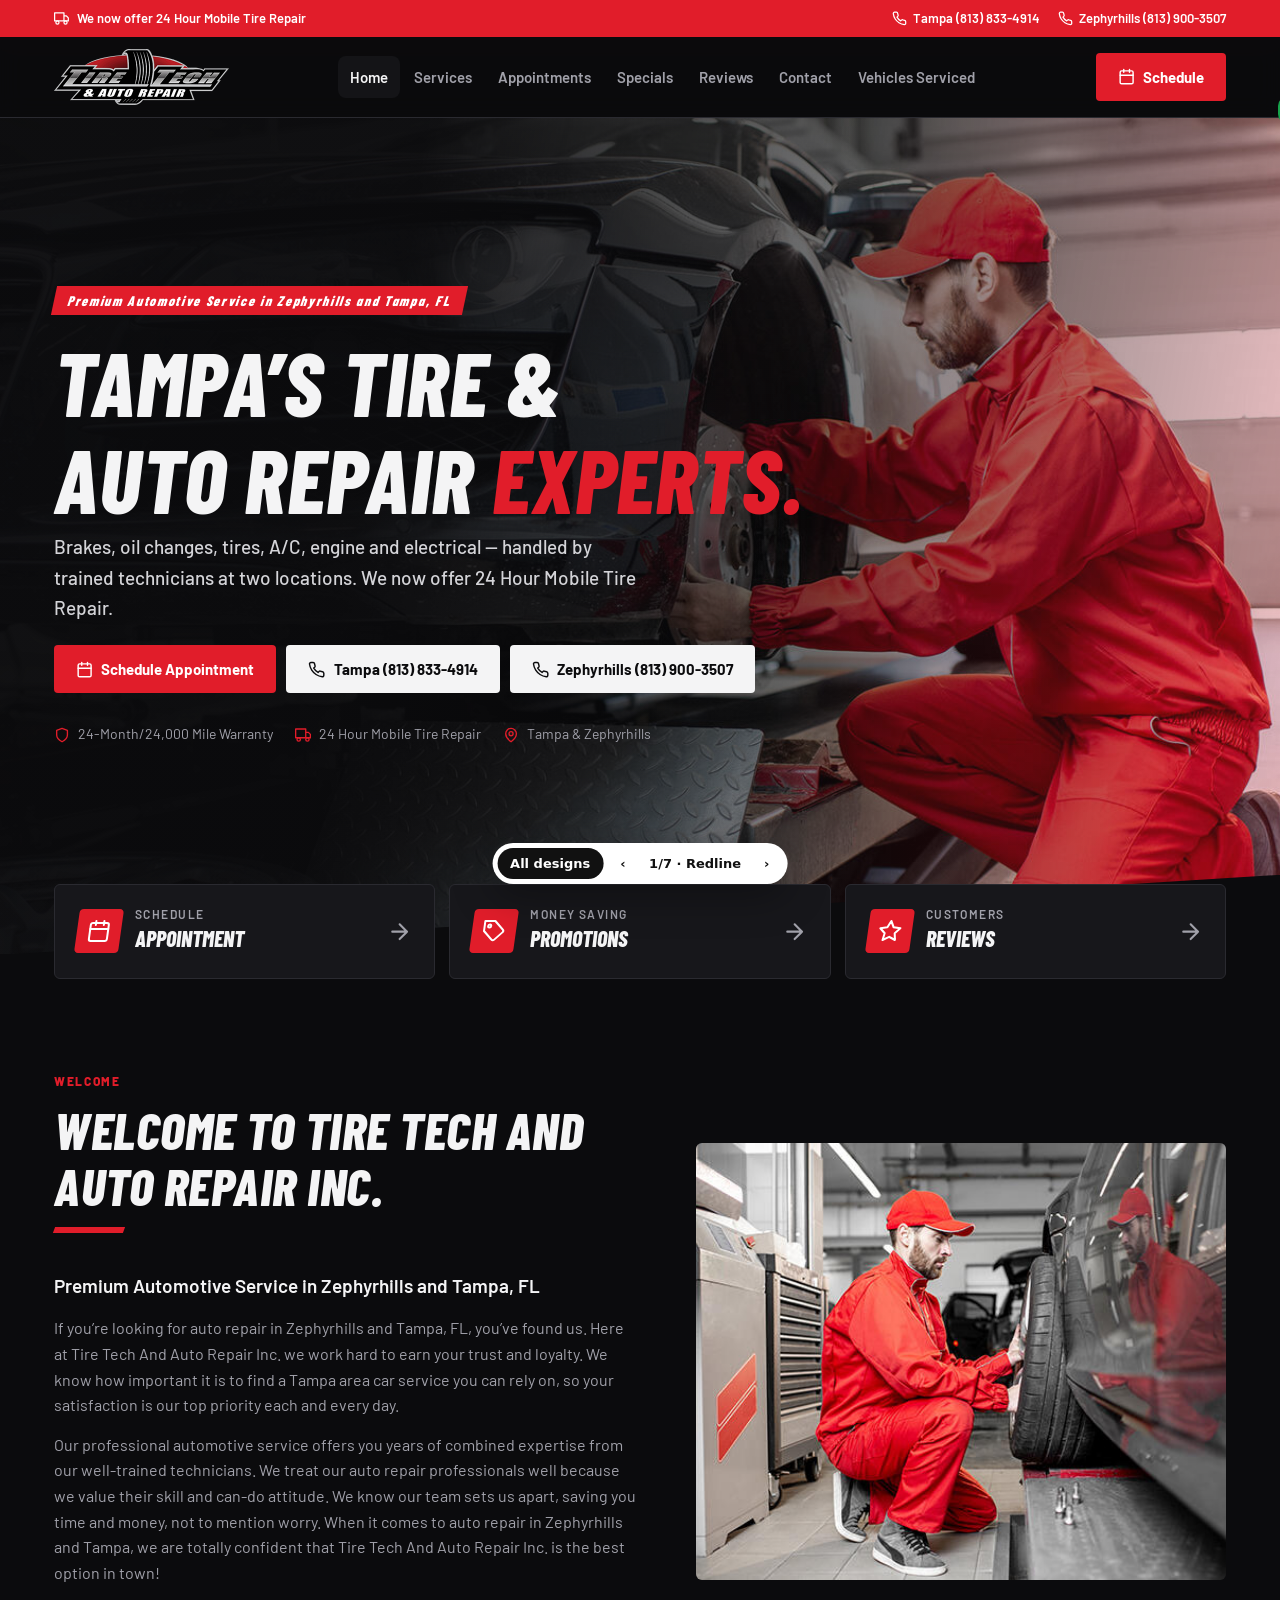
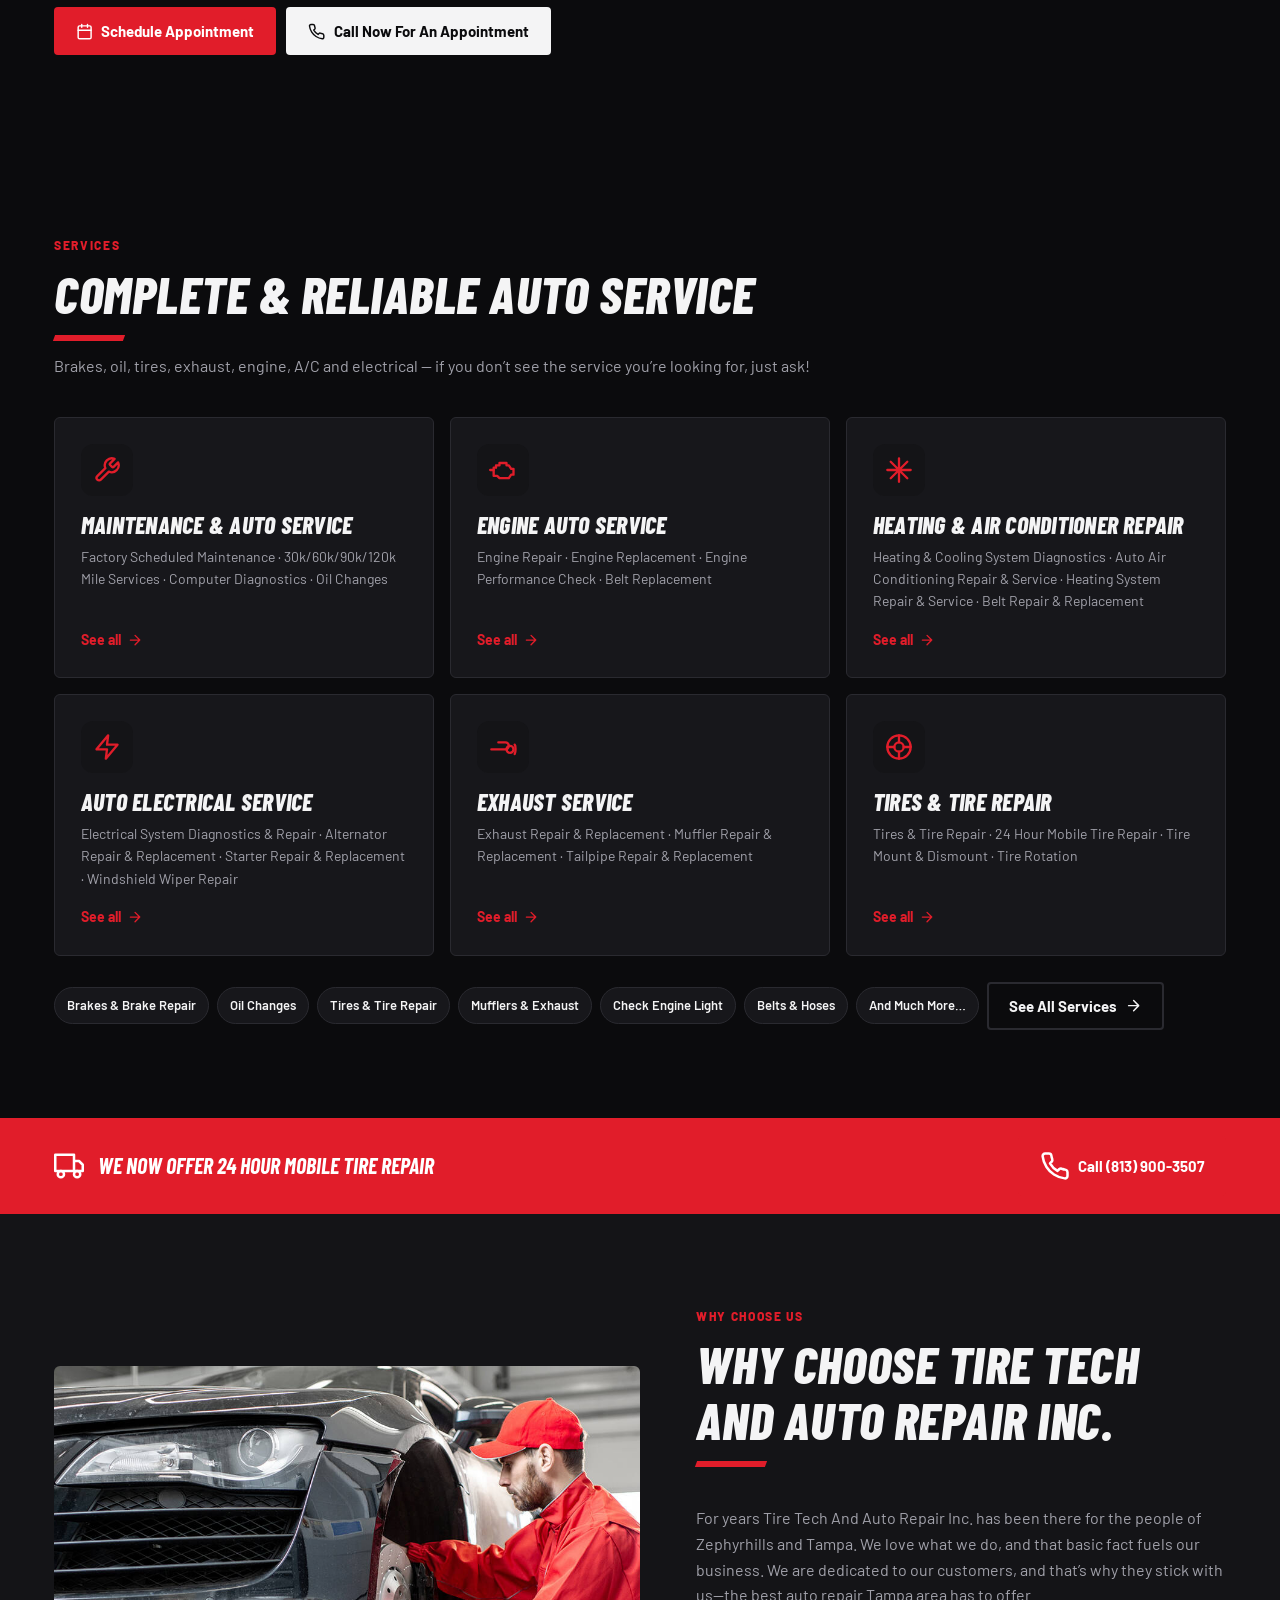
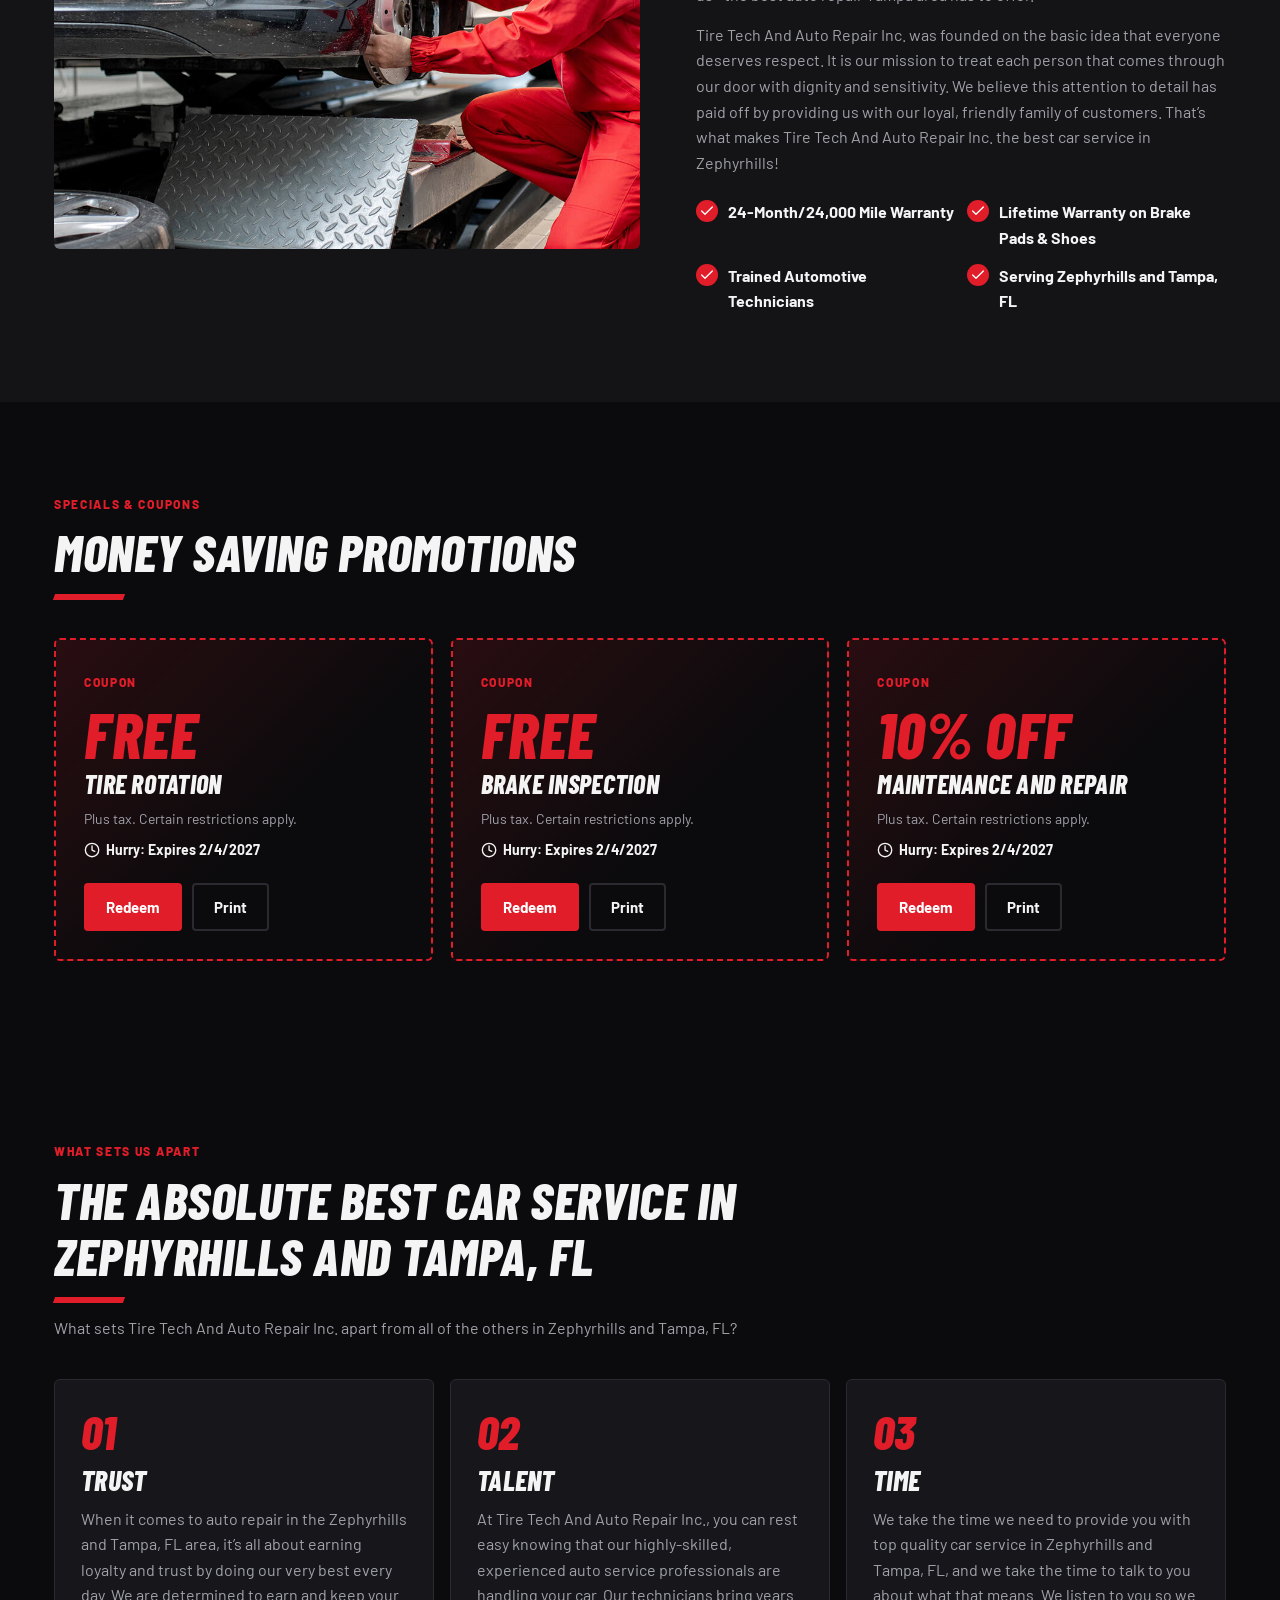
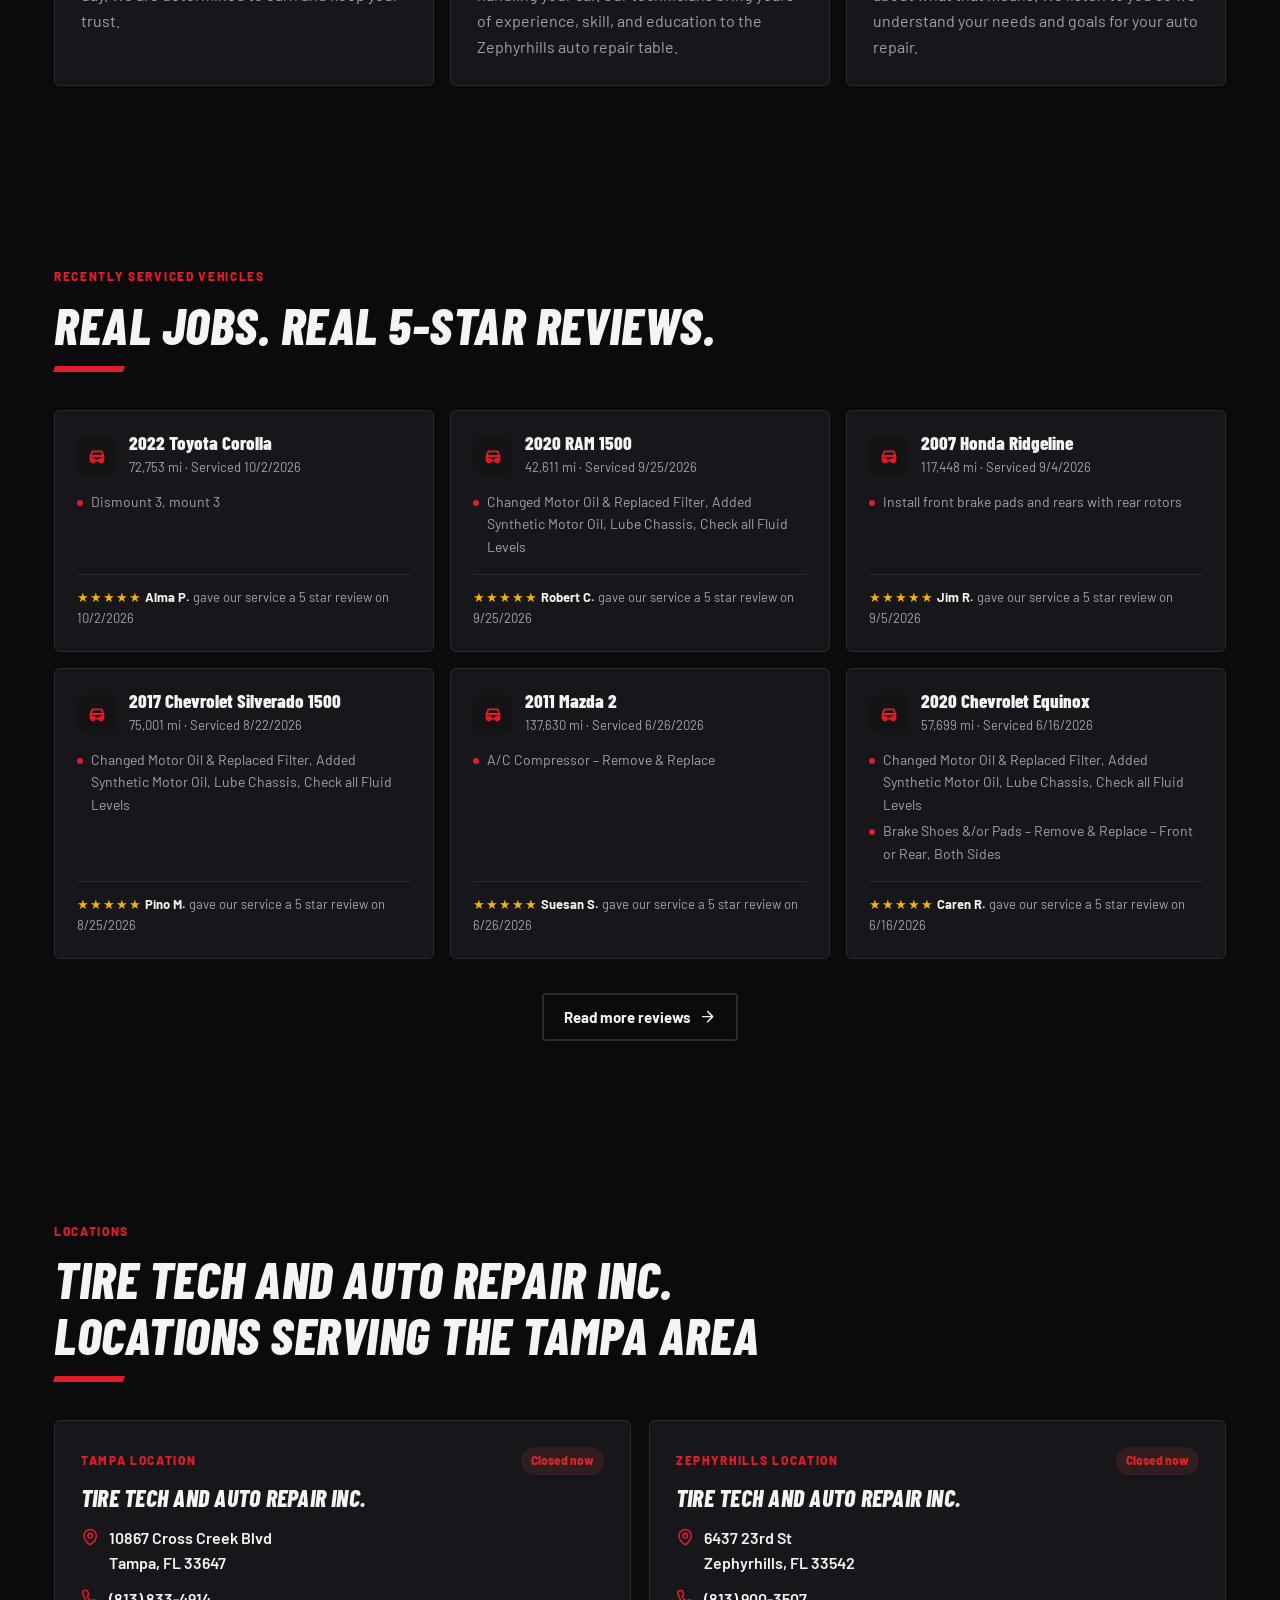
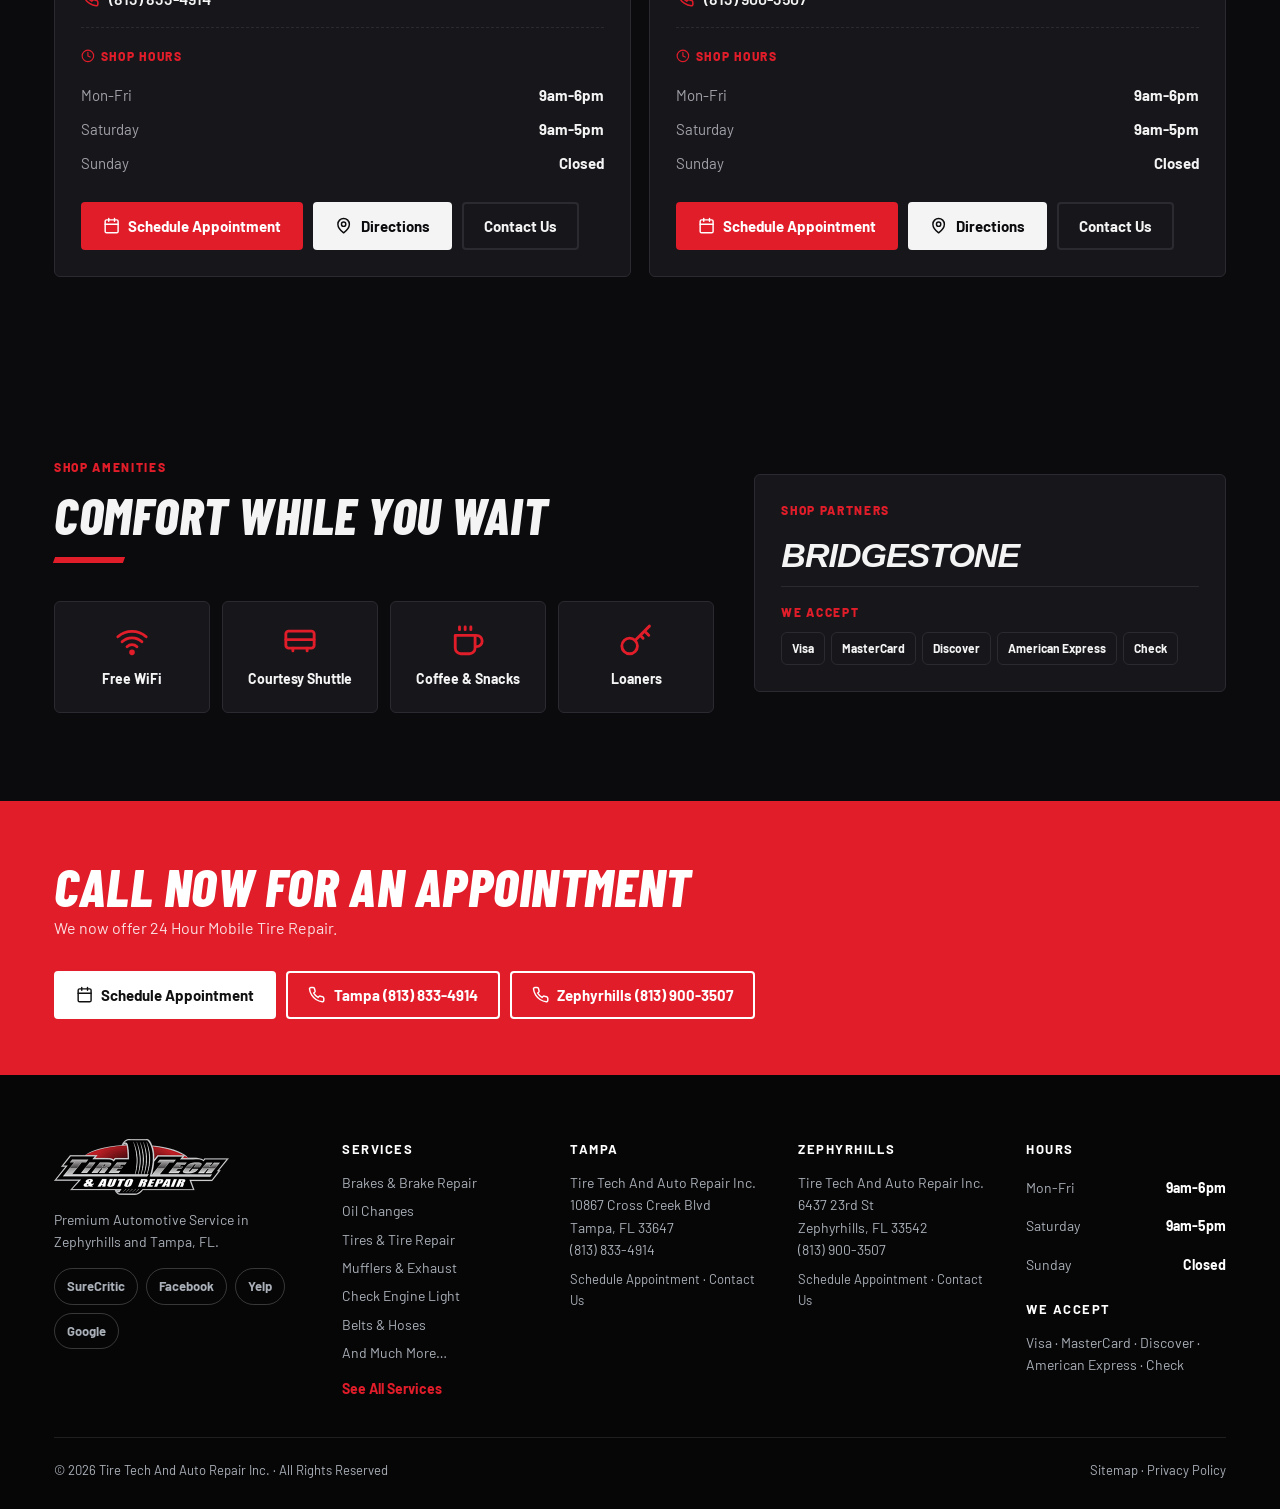
==== designs/1-redline.html @ c7bdb5bb "Tire Tech: 7 complete website designs built from the current site's content Scraped tiretechandautor" ====
<!DOCTYPE html>
<html lang="en"><head><meta charset="utf-8"><meta name="viewport" content="width=device-width,initial-scale=1">
<title>Tire Tech And Auto Repair Inc. | Auto Repair Tampa &amp; Zephyrhills, FL</title>
<meta name="description" content="Premium Automotive Service in Zephyrhills and Tampa, FL. Tires, brakes, oil changes, A/C, engine and electrical repair. 24 Hour Mobile Tire Repair. Call (813) 833-4914.">
<link rel="preconnect" href="https://fonts.googleapis.com"><link rel="preconnect" href="https://fonts.gstatic.com" crossorigin><link href="https://fonts.googleapis.com/css2?family=Barlow+Condensed:ital,wght@1,700;1,800;1,900&family=Barlow:wght@400;500;600;700&display=swap" rel="stylesheet"><style>:root{--hero-img:url([data-uri])}
*{box-sizing:border-box;margin:0;padding:0}
html{scroll-behavior:smooth;-webkit-text-size-adjust:100%}
body{background:var(--bg);color:var(--text);font-family:var(--fb);font-size:16px;line-height:1.6;-webkit-font-smoothing:antialiased;overflow-x:hidden}
img{max-width:100%;display:block}
a{color:inherit;text-decoration:none}
.i{width:1.15em;height:1.15em;flex:none;fill:none;stroke:currentColor;stroke-width:2;stroke-linecap:round;stroke-linejoin:round;vertical-align:-.2em}
h1,h2,h3,h4,.big,.num{font-family:var(--fh);font-weight:var(--hw,800);letter-spacing:var(--hls,0);text-transform:var(--htt,none);line-height:1.08;overflow-wrap:break-word}
.wrap{max-width:1220px;margin:0 auto;padding:0 24px}
section{padding:var(--sp,88px) 0}
p{color:var(--muted)}
p+p{margin-top:14px}
.kicker{display:inline-flex;align-items:center;gap:6px;font-size:12px;font-weight:800;letter-spacing:.14em;text-transform:uppercase;color:var(--accent)}
.lead{font-size:19px;color:var(--text);font-weight:600;margin:6px 0 14px}
.row{display:flex;gap:10px;flex-wrap:wrap;margin-top:22px}
.center{text-align:center;margin-top:34px}
.btn{display:inline-flex;align-items:center;justify-content:center;gap:8px;padding:13px 20px;border-radius:var(--br,10px);font:700 15px/1.2 var(--fb);border:2px solid transparent;cursor:pointer;transition:.18s;white-space:nowrap}
.btn-p{background:var(--accent);color:var(--on-accent,#fff)}
.btn-p:hover{filter:brightness(1.1);transform:translateY(-1px)}
.btn-s{background:var(--text);color:var(--bg)}
.btn-s:hover{opacity:.88}
.btn-g{background:transparent;border-color:var(--line);color:var(--text)}
.btn-g:hover{border-color:var(--accent);color:var(--accent)}
.card{background:var(--card);border:1px solid var(--line);border-radius:var(--r,16px);padding:26px;box-shadow:var(--shadow,none)}
.chip{display:inline-block;font-size:13px;font-weight:600;padding:7px 12px;border-radius:40px;background:var(--card);border:1px solid var(--line)}
.stars{color:var(--star,#f5b301);letter-spacing:1px}
.small{font-size:13px;margin-top:12px}
.small a{color:var(--accent);text-decoration:underline}

/* top bar + header */
.tb{background:var(--tb-bg,var(--accent));color:var(--tb-c,#fff);font-size:13px;font-weight:600}
.tb .wrap{display:flex;justify-content:space-between;gap:16px;padding-top:8px;padding-bottom:8px;flex-wrap:wrap}
.tb span{display:flex;align-items:center;gap:8px}
.tb-l{gap:18px!important}
.tb a{display:inline-flex;align-items:center;gap:6px}
.hd{position:sticky;top:0;z-index:60;background:var(--hd-bg,var(--bg));border-bottom:1px solid var(--line);backdrop-filter:blur(12px)}
.hd .wrap{display:flex;align-items:center;justify-content:space-between;gap:18px;height:var(--hd-h,80px)}
.logo img{height:var(--logo-h,56px);width:auto}
.nv{display:flex;align-items:center;gap:2px}
.nv a{padding:9px 12px;border-radius:8px;font-weight:600;font-size:15px;color:var(--muted)}
.nv a:hover,.nv a.on{color:var(--text);background:var(--nv-on,var(--bg2))}
.nv .nv-cta{display:none}
.hd-r{display:flex;align-items:center;gap:8px}
.burger{display:none;background:none;border:0;color:var(--text);font-size:26px;cursor:pointer;padding:6px}

/* pages */
.page{display:none}
.page.show{display:block;animation:pg .35s ease}
@keyframes pg{from{opacity:0;transform:translateY(8px)}to{opacity:1;transform:none}}
.phero{padding:64px 0 48px;background:var(--phero-bg,var(--bg2));border-bottom:1px solid var(--line)}
.phero h1{font-size:clamp(42px,6vw,72px);margin:8px 0 12px}
.phero p{max-width:760px;font-size:17px}
.crumbs{font-size:13px;color:var(--muted)}
.crumbs a:hover{color:var(--accent)}
.sh{max-width:780px;margin-bottom:38px}
.sh h2,.h2{font-size:clamp(32px,4.4vw,52px);margin:8px 0 12px}
.h2{margin-bottom:22px}

/* hero (default; themes override) */
.hero{position:relative;overflow:hidden}
.hero h1{font-size:clamp(46px,7vw,92px)}
.hero .lead{max-width:600px}
.hero-meta{display:flex;flex-wrap:wrap;gap:22px;margin-top:30px;font-size:14px;color:var(--muted)}
.hero-meta div{display:flex;align-items:center;gap:8px}
.hero-meta .i{color:var(--accent)}

/* tiles */
.tiles-wrap{position:relative;z-index:5}
.tiles{display:grid;grid-template-columns:repeat(3,1fr);gap:14px}
.tile{display:flex;align-items:center;gap:14px;padding:22px;border-radius:var(--r,16px);background:var(--card);border:1px solid var(--line);font-family:var(--fh);font-size:22px;font-weight:var(--hw,800);text-transform:var(--htt,none);transition:.2s;box-shadow:var(--shadow,none)}
.tile small{display:block;font:600 12px var(--fb);letter-spacing:.12em;text-transform:uppercase;color:var(--muted)}
.tile>.i:first-child{width:44px;height:44px;padding:10px;border-radius:12px;background:var(--accent);color:var(--on-accent,#fff)}
.tile .go{margin-left:auto;color:var(--muted);transition:.2s}
.tile:hover{border-color:var(--accent)}
.tile:hover .go{color:var(--accent);transform:translateX(4px)}

/* mobile tire band */
.mobile-tire{background:var(--mt-bg,var(--text));color:var(--mt-c,var(--bg))}
.mobile-tire .wrap{display:flex;align-items:center;gap:14px;padding-top:18px;padding-bottom:18px;flex-wrap:wrap}
.mobile-tire .i{width:30px;height:30px;color:var(--accent)}
.mobile-tire b{font-family:var(--fh);font-size:22px;text-transform:var(--htt,none);flex:1;min-width:220px}

/* splits */
.split{display:grid;grid-template-columns:1.05fr .95fr;gap:56px;align-items:center}
.split.top{align-items:start}
.split.rev>:first-child{order:0}
.media img{width:100%;border-radius:var(--r,16px);aspect-ratio:4/3.3;object-fit:cover;box-shadow:var(--shadow,none)}

/* services home */
.svc-grid{display:grid;grid-template-columns:repeat(3,1fr);gap:16px}
.svc{display:flex;flex-direction:column;transition:.2s}
.svc:hover{border-color:var(--accent);transform:translateY(-3px)}
.svc .ic,.svc-cat .ic{width:52px;height:52px;padding:12px;border-radius:12px;background:var(--ic-bg,var(--bg2));color:var(--accent);margin-bottom:16px}
.svc h3{font-size:24px;margin-bottom:8px}
.svc p{font-size:14px;flex:1}
.svc .more{display:flex;align-items:center;gap:6px;margin-top:16px;font-weight:700;font-size:14px;color:var(--accent)}
.quick{display:flex;flex-wrap:wrap;gap:8px;align-items:center;margin-top:26px}

/* locations */
.locs{display:grid;grid-template-columns:1fr 1fr;gap:18px}
.loc-h{display:flex;justify-content:space-between;align-items:center;gap:10px}
.loc h3{font-size:24px;margin:10px 0 14px}
.addr{display:flex;gap:10px;align-items:flex-start;color:var(--text);font-weight:600;margin:0 0 10px!important}
.addr .i{color:var(--accent);margin-top:3px}
.loc-hours{margin-top:16px;padding-top:16px;border-top:1px dashed var(--line)}
.hours{list-style:none;margin-top:8px}
.hours li{display:flex;justify-content:space-between;gap:12px;padding:5px 0;font-size:15px;color:var(--muted)}
.hours b{color:var(--text)}
.open-badge{font-size:12px;font-weight:800;padding:4px 10px;border-radius:20px}
.open-badge.is-open{background:rgba(34,197,94,.15);color:#16a34a}
.open-badge.is-closed{background:rgba(239,68,68,.12);color:#dc2626}
.map{margin-top:18px;border-radius:12px;overflow:hidden;border:1px solid var(--line);height:220px;background:var(--bg2)}
.map iframe{width:100%;height:100%;border:0}

/* amenities */
.amen-row{display:grid;grid-template-columns:1.4fr 1fr;gap:40px;align-items:center}
.amen{display:grid;grid-template-columns:repeat(4,1fr);gap:12px}
.am{display:flex;flex-direction:column;align-items:center;gap:10px;text-align:center;padding:22px 10px;border-radius:var(--r,16px);background:var(--card);border:1px solid var(--line);font-weight:700;font-size:14px}
.am .i{width:34px;height:34px;color:var(--accent)}
.partners{display:flex;flex-direction:column;gap:10px;padding:26px;border-radius:var(--r,16px);border:1px solid var(--line);background:var(--card)}
.partner{font:italic 900 34px/1 Arial Black,Arial,sans-serif;letter-spacing:-1px;color:var(--text);padding:8px 0 14px;border-bottom:1px solid var(--line);margin-bottom:6px}
.pay{display:flex;flex-wrap:wrap;gap:6px}
.pay span{font-size:12px;font-weight:700;padding:6px 10px;border-radius:6px;border:1px solid var(--line)}

/* why */
.ticks{list-style:none;display:grid;grid-template-columns:1fr 1fr;gap:12px;margin-top:24px}
.ticks li{display:flex;gap:10px;align-items:flex-start;font-weight:700}
.ticks .i{color:var(--on-accent,#fff);background:var(--accent);border-radius:50%;padding:3px;width:22px;height:22px;margin-top:1px}

/* ttt */
.ttt{display:grid;grid-template-columns:repeat(3,1fr);gap:16px}
.tt .num{display:block;font-size:48px;color:var(--accent);margin-bottom:8px}
.tt h3{font-size:28px;margin-bottom:10px}

/* jobs */
.jobs{display:grid;grid-template-columns:repeat(3,1fr);gap:16px}
.job{display:flex;flex-direction:column;gap:12px;padding:22px}
.job-h{display:flex;gap:12px;align-items:center}
.job-h .i{width:40px;height:40px;padding:9px;border-radius:10px;background:var(--ic-bg,var(--bg2));color:var(--accent)}
.job h4{font-size:19px;text-transform:none;letter-spacing:0}
.job small{color:var(--muted);font-size:13px}
.job-w{list-style:none;flex:1;font-size:14px;color:var(--muted)}
.job-w li{padding-left:14px;position:relative;margin-bottom:4px}
.job-w li:before{content:"";position:absolute;left:0;top:.65em;width:6px;height:6px;border-radius:50%;background:var(--accent)}
.job-r{font-size:13px;padding-top:12px;border-top:1px solid var(--line);margin:0!important}
.job-r b{color:var(--text)}

/* coupons */
.coupons{display:grid;grid-template-columns:repeat(3,1fr);gap:18px}
.coupon{border:2px dashed var(--accent);border-radius:var(--r,16px);padding:28px;background:var(--coupon-bg,var(--card));position:relative}
.coupon .big{font-size:clamp(46px,5vw,64px);color:var(--accent);margin:6px 0 2px}
.coupon h3{font-size:26px;margin-bottom:10px}
.coupon p{font-size:14px}
.exp{display:flex;align-items:center;gap:6px;font-weight:700;color:var(--text)!important;margin-top:8px!important}

/* cta */
.cta{background:var(--cta-bg,var(--accent));color:var(--cta-c,#fff);padding:56px 0}
.cta .wrap{display:flex;justify-content:space-between;align-items:center;gap:30px;flex-wrap:wrap}
.cta h2{font-size:clamp(32px,4.5vw,54px)}
.cta p{color:inherit;opacity:.85}
.cta .row{margin-top:0}
.cta .btn-p{background:var(--cta-btn,#fff);color:var(--cta-btn-c,#111)}
.cta .btn-s{background:transparent;color:inherit;border-color:currentColor}

/* services page */
.svc-jump{display:flex;flex-wrap:wrap;gap:8px;margin-bottom:28px}
.svc-jump a{display:inline-flex;align-items:center;gap:8px;padding:10px 14px;border-radius:40px;border:1px solid var(--line);background:var(--card);font-weight:700;font-size:14px}
.svc-jump a:hover{border-color:var(--accent);color:var(--accent)}
.svc-jump .i{color:var(--accent)}
.svc-cat{margin-bottom:18px;scroll-margin-top:110px}
.svc-cat-h{display:flex;align-items:center;gap:14px;margin-bottom:12px}
.svc-cat-h .ic{margin:0}
.svc-cat h3{font-size:32px}
.svc-items{list-style:none;display:grid;grid-template-columns:repeat(3,1fr);gap:8px 20px;margin-top:20px}
.svc-items li{display:flex;gap:8px;align-items:flex-start;font-weight:600;font-size:15px}
.svc-items .i{color:var(--accent);margin-top:3px}
.note{margin-top:24px}
.note h3{font-size:28px;margin-bottom:10px}

/* appointments */
.appt-grid{display:grid;grid-template-columns:1fr 340px;gap:24px;align-items:start}
.appt-side{display:grid;gap:14px;position:sticky;top:100px}
.mini-loc{display:flex;flex-direction:column;gap:4px;padding:20px}
.mini-loc a{display:flex;align-items:center;gap:8px;font-weight:800;color:var(--accent);margin-top:6px}
.fg{display:grid;grid-template-columns:1fr 1fr;gap:14px;margin:22px 0}
.fg .full{grid-column:1/-1}
label{display:flex;flex-direction:column;gap:6px;font-size:13px;font-weight:700;color:var(--text)}
label.chk{flex-direction:row;align-items:center;gap:10px;font-weight:600}
input,select,textarea{width:100%;padding:12px 14px;border-radius:var(--ir,10px);border:1.5px solid var(--line);background:var(--input-bg,var(--bg));color:var(--text);font:500 15px var(--fb)}
input[type=checkbox]{width:18px;height:18px;accent-color:var(--accent)}
input:focus,select:focus,textarea:focus{outline:none;border-color:var(--accent)}
.articles{display:grid;grid-template-columns:repeat(2,1fr);gap:22px 40px}
.articles article h3{font-size:24px;margin-bottom:10px;text-transform:none;letter-spacing:0}
.articles.two{margin-top:48px}
.tiplist{list-style:none;counter-reset:t;display:grid;gap:10px}
.tiplist li{counter-increment:t;display:flex;gap:14px;align-items:center;padding:16px 18px;border-radius:12px;background:var(--card);border:1px solid var(--line);font-weight:700}
.tiplist li:before{content:counter(t);flex:none;display:grid;place-items:center;width:32px;height:32px;border-radius:50%;background:var(--accent);color:var(--on-accent,#fff);font-weight:800}
.surecritic{display:flex;flex-direction:column;gap:12px}
.surecritic .stars{font-size:26px}
.social{display:flex;flex-wrap:wrap;gap:8px;margin-top:14px}
.social a{font-size:13px;font-weight:700;padding:7px 12px;border-radius:30px;border:1px solid var(--line)}
.social a:hover{border-color:var(--accent);color:var(--accent)}
.rev-page .jobs{margin-top:36px}

/* contact */
.contact-grid{display:grid;grid-template-columns:1fr 1fr;gap:22px;align-items:start}
.stack{display:grid;gap:18px}

/* vehicles */
.make-search{max-width:420px;margin-bottom:22px}
.makes{display:grid;grid-template-columns:repeat(4,1fr);gap:12px}
.make{padding:18px;display:flex;flex-direction:column;gap:4px}
.make b{font-family:var(--fh);font-size:22px;text-transform:var(--htt,none)}
.make small{color:var(--muted);font-size:13px}

/* footer */
.ft{background:var(--ft-bg,#0b0c0e);color:var(--ft-c,#aab0b8);padding:64px 0 28px;font-size:14px}
.ft p{color:inherit}
.ft-cols{display:grid;grid-template-columns:1.3fr 1fr 1fr 1fr 1fr;gap:28px;margin-bottom:36px}
.ft-logo{height:56px;width:auto;margin-bottom:14px}
.ft h5{color:var(--ft-h,#fff);font-size:13px;letter-spacing:.12em;text-transform:uppercase;margin-bottom:12px}
.ft h5.mt{margin-top:18px}
.ft ul{list-style:none}
.ft li{margin-bottom:6px}
.ft a:hover{color:var(--accent)}
.ft .hours li{color:inherit;font-size:14px}.ft .hours b{color:var(--ft-h,#fff)}
.ft .social a{border-color:rgba(255,255,255,.2)}
.ft-more{display:inline-block;margin-top:8px;font-weight:700;color:var(--accent)}
.ft-links{margin-top:8px!important;font-size:13px}
.ft-b{display:flex;justify-content:space-between;flex-wrap:wrap;gap:10px;padding-top:22px;border-top:1px solid rgba(255,255,255,.1);font-size:13px}

/* switcher + toast */
.ds-bar{position:fixed;left:50%;bottom:16px;transform:translateX(-50%);z-index:200;display:flex;align-items:center;gap:4px;background:#fff;color:#111;border-radius:40px;padding:5px;font:700 13px/1 system-ui,sans-serif;box-shadow:0 10px 40px rgba(0,0,0,.35);white-space:nowrap;max-width:calc(100vw - 24px)}
.ds-bar a{padding:9px 13px;border-radius:30px}
.ds-bar a:first-child{background:#111;color:#fff}
.ds-bar a:hover{background:#eee}.ds-bar a:first-child:hover{background:#333}
.ds-bar span{padding:0 6px;overflow:hidden;text-overflow:ellipsis}
.toast{position:fixed;top:96px;right:20px;z-index:220;background:#16a34a;color:#fff;font-weight:700;padding:14px 18px;border-radius:10px;transform:translateX(150%);transition:.3s;max-width:calc(100vw - 40px)}
.toast.show{transform:none}

@media(max-width:1080px){
  .nv{display:none;position:absolute;top:100%;left:0;right:0;flex-direction:column;align-items:stretch;gap:0;background:var(--bg);border-bottom:1px solid var(--line);padding:10px 16px 16px;box-shadow:0 20px 30px rgba(0,0,0,.2)}
  .nv.open{display:flex}
  .nv a{padding:13px 10px;font-size:16px}
  .nv .nv-cta{display:flex;margin-top:8px}
  .burger{display:block}
  .ft-cols{grid-template-columns:1fr 1fr 1fr}
}
@media(max-width:900px){
  .split,.amen-row,.appt-grid,.contact-grid,.locs{grid-template-columns:1fr}
  .split{gap:32px}
  .svc-grid,.jobs,.coupons,.ttt{grid-template-columns:1fr 1fr}
  .makes{grid-template-columns:repeat(3,1fr)}
  .svc-items{grid-template-columns:1fr 1fr}
  .appt-side{position:static}
  .articles{grid-template-columns:1fr}
}
@media(max-width:640px){
  section{padding:56px 0}
  .wrap{padding:0 16px}
  .tb-m{display:none!important}
  .tb .wrap{justify-content:center}
  .hd-r .btn span{display:none}
  .logo img{height:44px}
  .tiles,.svc-grid,.jobs,.coupons,.ttt,.svc-items,.fg,.ticks{grid-template-columns:1fr}
  .amen{grid-template-columns:1fr 1fr}
  .makes{grid-template-columns:1fr 1fr}
  .ft-cols{grid-template-columns:1fr}
  .row .btn{flex:1 1 auto}
  .ds-bar span{max-width:120px}
  body{padding-bottom:70px}
}
@media print{.hd,.tb,.ft,.ds-bar,.mobile-tire,.phero{display:none}.page{display:none!important}#p-specials{display:block!important}}

/* ===== Redline ===== */
:root{--bg:#0b0b0d;--bg2:#141417;--card:#17171b;--text:#f4f4f5;--muted:#a1a1aa;--line:#2a2a30;--accent:#e11d2a;--fh:'Barlow Condensed',sans-serif;--fb:Barlow,sans-serif;--hw:800;--htt:uppercase;--hls:.01em;--r:6px;--br:4px;--tb-bg:#e11d2a;--hd-bg:rgba(11,11,13,.92);--mt-bg:#e11d2a;--mt-c:#fff;--cta-bg:#e11d2a;--ft-bg:#060607}
    h1,h2,h3,.big,.num,.tile,.mobile-tire b,.make b{font-style:italic}
    .mobile-tire .i{color:#fff}
    .hero{min-height:640px;display:flex;align-items:center;background:linear-gradient(100deg,rgba(11,11,13,.97) 30%,rgba(11,11,13,.55) 62%,rgba(225,29,42,.25)),var(--hero-img) center/cover}
    .hero:after{content:"";position:absolute;left:0;right:0;bottom:-1px;height:80px;background:var(--bg);clip-path:polygon(0 100%,100% 0,100% 100%)}
    .hero .wrap{position:relative;z-index:2;padding-top:80px;padding-bottom:120px;width:100%}
    .hero h1 em{color:var(--accent);font-style:italic}
    .hero .lead{color:#d4d4d8;font-weight:500}
    .slash{display:inline-block;background:var(--accent);color:#fff;font:italic 800 14px Barlow Condensed;letter-spacing:.12em;padding:6px 14px;transform:skewX(-12deg);margin-bottom:18px}
    .tiles-wrap{margin-top:-70px}
    .tile>.i:first-child{border-radius:4px;transform:skewX(-8deg)}
    .phero{background:linear-gradient(100deg,#0b0b0d 40%,rgba(225,29,42,.35)),var(--hero-img) center/cover}
    .sh h2:after,.h2:after{content:"";display:block;width:70px;height:6px;background:var(--accent);margin-top:14px;transform:skewX(-20deg)}
    .coupon{background:linear-gradient(135deg,rgba(225,29,42,.14),transparent 60%)}
    .why{background:var(--bg2)}</style></head>
<body class="d-redline">

  <div class="tb"><div class="wrap">
    <span class="tb-m"><svg class="i " viewBox="0 0 24 24" aria-hidden="true"><path d="M1 3h15v13H1zM16 8h4l3 3v5h-7z"/><circle cx="5.5" cy="18.5" r="2.5"/><circle cx="18.5" cy="18.5" r="2.5"/></svg>We now offer 24 Hour Mobile Tire Repair</span>
    <span class="tb-l"><a href="tel:8138334914"><svg class="i " viewBox="0 0 24 24" aria-hidden="true"><path d="M22 16.9v3a2 2 0 0 1-2.2 2 19.8 19.8 0 0 1-8.6-3.1 19.5 19.5 0 0 1-6-6A19.8 19.8 0 0 1 2.1 4.2 2 2 0 0 1 4.1 2h3a2 2 0 0 1 2 1.7c.1 1 .4 1.9.7 2.8a2 2 0 0 1-.5 2.1L8 9.9a16 16 0 0 0 6 6l1.3-1.3a2 2 0 0 1 2.1-.4c.9.3 1.8.6 2.8.7a2 2 0 0 1 1.7 2z"/></svg>Tampa (813) 833-4914</a><a href="tel:8139003507"><svg class="i " viewBox="0 0 24 24" aria-hidden="true"><path d="M22 16.9v3a2 2 0 0 1-2.2 2 19.8 19.8 0 0 1-8.6-3.1 19.5 19.5 0 0 1-6-6A19.8 19.8 0 0 1 2.1 4.2 2 2 0 0 1 4.1 2h3a2 2 0 0 1 2 1.7c.1 1 .4 1.9.7 2.8a2 2 0 0 1-.5 2.1L8 9.9a16 16 0 0 0 6 6l1.3-1.3a2 2 0 0 1 2.1-.4c.9.3 1.8.6 2.8.7a2 2 0 0 1 1.7 2z"/></svg>Zephyrhills (813) 900-3507</a></span>
  </div></div>
  <header class="hd"><div class="wrap">
    <a class="logo" href="#home"><img src="[data-uri]" alt="Tire Tech & Auto Repair"></a>
    <nav class="nv" id="nv"><a href="#home" data-p="home">Home</a><a href="#services" data-p="services">Services</a><a href="#appointments" data-p="appointments">Appointments</a><a href="#specials" data-p="specials">Specials</a><a href="#reviews" data-p="reviews">Reviews</a><a href="#contact" data-p="contact">Contact</a><a href="#vehicles" data-p="vehicles">Vehicles Serviced</a><a class="btn btn-p nv-cta" href="#appointments">Book Now</a></nav>
    <div class="hd-r"><a class="btn btn-p" href="#appointments"><svg class="i " viewBox="0 0 24 24" aria-hidden="true"><rect x="3" y="4" width="18" height="18" rx="2"/><path d="M16 2v4M8 2v4M3 10h18"/></svg><span>Schedule</span></a><button class="burger" aria-label="Menu" onclick="document.getElementById('nv').classList.toggle('open')"><svg class="i " viewBox="0 0 24 24" aria-hidden="true"><path d="M3 6h18M3 12h18M3 18h18"/></svg></button></div>
  </div></header>
<main class="page" id="p-home"><section class="hero"><div class="wrap"><span class="slash">Premium Automotive Service in Zephyrhills and Tampa, FL</span>
      <h1>Tampa’s tire &amp;<br>auto repair <em>experts.</em></h1>
      <p class="lead">Brakes, oil changes, tires, A/C, engine and electrical — handled by trained technicians at two locations. We now offer 24 Hour Mobile Tire Repair.</p>
      <div class="row"><a class="btn btn-p" href="#appointments"><svg class="i " viewBox="0 0 24 24" aria-hidden="true"><rect x="3" y="4" width="18" height="18" rx="2"/><path d="M16 2v4M8 2v4M3 10h18"/></svg>Schedule Appointment</a><a class="btn btn-s" href="tel:8138334914"><svg class="i " viewBox="0 0 24 24" aria-hidden="true"><path d="M22 16.9v3a2 2 0 0 1-2.2 2 19.8 19.8 0 0 1-8.6-3.1 19.5 19.5 0 0 1-6-6A19.8 19.8 0 0 1 2.1 4.2 2 2 0 0 1 4.1 2h3a2 2 0 0 1 2 1.7c.1 1 .4 1.9.7 2.8a2 2 0 0 1-.5 2.1L8 9.9a16 16 0 0 0 6 6l1.3-1.3a2 2 0 0 1 2.1-.4c.9.3 1.8.6 2.8.7a2 2 0 0 1 1.7 2z"/></svg>Tampa (813) 833-4914</a><a class="btn btn-s" href="tel:8139003507"><svg class="i " viewBox="0 0 24 24" aria-hidden="true"><path d="M22 16.9v3a2 2 0 0 1-2.2 2 19.8 19.8 0 0 1-8.6-3.1 19.5 19.5 0 0 1-6-6A19.8 19.8 0 0 1 2.1 4.2 2 2 0 0 1 4.1 2h3a2 2 0 0 1 2 1.7c.1 1 .4 1.9.7 2.8a2 2 0 0 1-.5 2.1L8 9.9a16 16 0 0 0 6 6l1.3-1.3a2 2 0 0 1 2.1-.4c.9.3 1.8.6 2.8.7a2 2 0 0 1 1.7 2z"/></svg>Zephyrhills (813) 900-3507</a></div><div class="hero-meta"><div><svg class="i " viewBox="0 0 24 24" aria-hidden="true"><path d="M12 22s8-4 8-10V5l-8-3-8 3v7c0 6 8 10 8 10z"/></svg>24-Month/24,000 Mile Warranty</div><div><svg class="i " viewBox="0 0 24 24" aria-hidden="true"><path d="M1 3h15v13H1zM16 8h4l3 3v5h-7z"/><circle cx="5.5" cy="18.5" r="2.5"/><circle cx="18.5" cy="18.5" r="2.5"/></svg>24 Hour Mobile Tire Repair</div><div><svg class="i " viewBox="0 0 24 24" aria-hidden="true"><path d="M20 10c0 6-8 12-8 12s-8-6-8-12a8 8 0 0 1 16 0z"/><circle cx="12" cy="10" r="3"/></svg>Tampa & Zephyrhills</div></div></div></section><div class="wrap tiles-wrap">
  <div class="tiles">
    <a class="tile" href="#appointments"><svg class="i " viewBox="0 0 24 24" aria-hidden="true"><rect x="3" y="4" width="18" height="18" rx="2"/><path d="M16 2v4M8 2v4M3 10h18"/></svg><span><small>Schedule</small>Appointment</span><svg class="i go" viewBox="0 0 24 24" aria-hidden="true"><path d="M5 12h14M12 5l7 7-7 7"/></svg></a>
    <a class="tile" href="#specials"><svg class="i " viewBox="0 0 24 24" aria-hidden="true"><path d="M20.6 13.4 13.4 20.6a2 2 0 0 1-2.8 0L2 12V2h10l8.6 8.6a2 2 0 0 1 0 2.8z"/><circle cx="7" cy="7" r="1.5"/></svg><span><small>Money Saving</small>Promotions</span><svg class="i go" viewBox="0 0 24 24" aria-hidden="true"><path d="M5 12h14M12 5l7 7-7 7"/></svg></a>
    <a class="tile" href="#reviews"><svg class="i " viewBox="0 0 24 24" aria-hidden="true"><path d="m12 2 3.1 6.3 6.9 1-5 4.9 1.2 6.8L12 17.8 5.8 21l1.2-6.8-5-4.9 6.9-1z"/></svg><span><small>Customers</small>Reviews</span><svg class="i go" viewBox="0 0 24 24" aria-hidden="true"><path d="M5 12h14M12 5l7 7-7 7"/></svg></a>
  </div></div><section class="welcome"><div class="wrap">
    <div class="split">
      <div><div class="sh"><span class="kicker">Welcome</span><h2>Welcome to Tire Tech And Auto Repair Inc.</h2></div><p class="lead">Premium Automotive Service in Zephyrhills and Tampa, FL</p><p>If you’re looking for auto repair in Zephyrhills and Tampa, FL, you’ve found us. Here at Tire Tech And Auto Repair Inc. we work hard to earn your trust and loyalty. We know how important it is to find a Tampa area car service you can rely on, so your satisfaction is our top priority each and every day.</p><p>Our professional automotive service offers you years of combined expertise from our well-trained technicians. We treat our auto repair professionals well because we value their skill and can-do attitude. We know our team sets us apart, saving you time and money, not to mention worry. When it comes to auto repair in Zephyrhills and Tampa, we are totally confident that Tire Tech And Auto Repair Inc. is the best option in town!</p>
        <div class="row"><a class="btn btn-p" href="#appointments"><svg class="i " viewBox="0 0 24 24" aria-hidden="true"><rect x="3" y="4" width="18" height="18" rx="2"/><path d="M16 2v4M8 2v4M3 10h18"/></svg>Schedule Appointment</a><a class="btn btn-s" href="tel:8139003507"><svg class="i " viewBox="0 0 24 24" aria-hidden="true"><path d="M22 16.9v3a2 2 0 0 1-2.2 2 19.8 19.8 0 0 1-8.6-3.1 19.5 19.5 0 0 1-6-6A19.8 19.8 0 0 1 2.1 4.2 2 2 0 0 1 4.1 2h3a2 2 0 0 1 2 1.7c.1 1 .4 1.9.7 2.8a2 2 0 0 1-.5 2.1L8 9.9a16 16 0 0 0 6 6l1.3-1.3a2 2 0 0 1 2.1-.4c.9.3 1.8.6 2.8.7a2 2 0 0 1 1.7 2z"/></svg>Call Now For An Appointment</a></div></div>
      <div class="media"><img src="[data-uri]" alt="Tire Tech technician mounting a tire"></div>
    </div></div></section><section class="svc-home"><div class="wrap">
    <div class="sh"><span class="kicker">Services</span><h2>Complete & Reliable Auto Service</h2><p>Brakes, oil, tires, exhaust, engine, A/C and electrical — if you don’t see the service you’re looking for, just ask!</p></div>
    <div class="svc-grid"><a class="svc card" href="#services"><svg class="i ic" viewBox="0 0 24 24" aria-hidden="true"><path d="M14.7 6.3a1 1 0 0 0 0 1.4l1.6 1.6a1 1 0 0 0 1.4 0l3.8-3.8a6 6 0 0 1-7.9 7.9l-6.9 6.9a2.1 2.1 0 0 1-3-3l6.9-6.9a6 6 0 0 1 7.9-7.9z"/></svg><h3>Maintenance & Auto Service</h3><p>Factory Scheduled Maintenance · 30k/60k/90k/120k Mile Services · Computer Diagnostics · Oil Changes</p><span class="more">See all <svg class="i " viewBox="0 0 24 24" aria-hidden="true"><path d="M5 12h14M12 5l7 7-7 7"/></svg></span></a><a class="svc card" href="#services"><svg class="i ic" viewBox="0 0 24 24" aria-hidden="true"><path d="M4 10h2V8h3V6h6v2h2l2 3h2v5h-2l-2 3H9l-2-2H4z"/><path d="M1 12h3"/></svg><h3>Engine Auto Service</h3><p>Engine Repair · Engine Replacement · Engine Performance Check · Belt Replacement</p><span class="more">See all <svg class="i " viewBox="0 0 24 24" aria-hidden="true"><path d="M5 12h14M12 5l7 7-7 7"/></svg></span></a><a class="svc card" href="#services"><svg class="i ic" viewBox="0 0 24 24" aria-hidden="true"><path d="M12 2v20M4.9 4.9l14.2 14.2M2 12h20M4.9 19.1 19.1 4.9"/></svg><h3>Heating & Air Conditioner Repair</h3><p>Heating & Cooling System Diagnostics · Auto Air Conditioning Repair & Service · Heating System Repair & Service · Belt Repair & Replacement</p><span class="more">See all <svg class="i " viewBox="0 0 24 24" aria-hidden="true"><path d="M5 12h14M12 5l7 7-7 7"/></svg></span></a><a class="svc card" href="#services"><svg class="i ic" viewBox="0 0 24 24" aria-hidden="true"><path d="M13 2 3 14h9l-1 8 10-12h-9z"/></svg><h3>Auto Electrical Service</h3><p>Electrical System Diagnostics & Repair · Alternator Repair & Replacement · Starter Repair & Replacement · Windshield Wiper Repair</p><span class="more">See all <svg class="i " viewBox="0 0 24 24" aria-hidden="true"><path d="M5 12h14M12 5l7 7-7 7"/></svg></span></a><a class="svc card" href="#services"><svg class="i ic" viewBox="0 0 24 24" aria-hidden="true"><path d="M2 14h12a3 3 0 0 0 0-6H8"/><circle cx="18" cy="14" r="3"/><path d="M22 10c1 1 1 6 0 8"/></svg><h3>Exhaust Service</h3><p>Exhaust Repair & Replacement · Muffler Repair & Replacement · Tailpipe Repair & Replacement</p><span class="more">See all <svg class="i " viewBox="0 0 24 24" aria-hidden="true"><path d="M5 12h14M12 5l7 7-7 7"/></svg></span></a><a class="svc card" href="#services"><svg class="i ic" viewBox="0 0 24 24" aria-hidden="true"><circle cx="12" cy="12" r="10"/><circle cx="12" cy="12" r="4"/><path d="M12 2v6M12 16v6M2 12h6M16 12h6"/></svg><h3>Tires & Tire Repair</h3><p>Tires & Tire Repair · 24 Hour Mobile Tire Repair · Tire Mount & Dismount · Tire Rotation</p><span class="more">See all <svg class="i " viewBox="0 0 24 24" aria-hidden="true"><path d="M5 12h14M12 5l7 7-7 7"/></svg></span></a></div>
    <div class="quick"><span class="chip">Brakes & Brake Repair</span><span class="chip">Oil Changes</span><span class="chip">Tires & Tire Repair</span><span class="chip">Mufflers & Exhaust</span><span class="chip">Check Engine Light</span><span class="chip">Belts & Hoses</span><span class="chip">And Much More…</span><a class="btn btn-g" href="#services">See All Services <svg class="i " viewBox="0 0 24 24" aria-hidden="true"><path d="M5 12h14M12 5l7 7-7 7"/></svg></a></div></div></section><div class="mobile-tire"><div class="wrap"><svg class="i " viewBox="0 0 24 24" aria-hidden="true"><path d="M1 3h15v13H1zM16 8h4l3 3v5h-7z"/><circle cx="5.5" cy="18.5" r="2.5"/><circle cx="18.5" cy="18.5" r="2.5"/></svg><b>We now offer 24 Hour Mobile Tire Repair</b><a class="btn btn-p" href="tel:8139003507"><svg class="i " viewBox="0 0 24 24" aria-hidden="true"><path d="M22 16.9v3a2 2 0 0 1-2.2 2 19.8 19.8 0 0 1-8.6-3.1 19.5 19.5 0 0 1-6-6A19.8 19.8 0 0 1 2.1 4.2 2 2 0 0 1 4.1 2h3a2 2 0 0 1 2 1.7c.1 1 .4 1.9.7 2.8a2 2 0 0 1-.5 2.1L8 9.9a16 16 0 0 0 6 6l1.3-1.3a2 2 0 0 1 2.1-.4c.9.3 1.8.6 2.8.7a2 2 0 0 1 1.7 2z"/></svg>Call (813) 900-3507</a></div></div><section class="why"><div class="wrap">
    <div class="split rev">
      <div class="media"><img src="[data-uri]" alt="Technician servicing brakes on a lifted car"></div>
      <div><div class="sh"><span class="kicker">Why Choose Us</span><h2>Why Choose Tire Tech And Auto Repair Inc.</h2></div><p>For years Tire Tech And Auto Repair Inc. has been there for the people of Zephyrhills and Tampa. We love what we do, and that basic fact fuels our business. We are dedicated to our customers, and that’s why they stick with us—the best auto repair Tampa area has to offer.</p><p>Tire Tech And Auto Repair Inc. was founded on the basic idea that everyone deserves respect. It is our mission to treat each person that comes through our door with dignity and sensitivity. We believe this attention to detail has paid off by providing us with our loyal, friendly family of customers. That’s what makes Tire Tech And Auto Repair Inc. the best car service in Zephyrhills!</p>
        <ul class="ticks"><li><svg class="i " viewBox="0 0 24 24" aria-hidden="true"><path d="M20 6 9 17l-5-5"/></svg>24-Month/24,000 Mile Warranty</li><li><svg class="i " viewBox="0 0 24 24" aria-hidden="true"><path d="M20 6 9 17l-5-5"/></svg>Lifetime Warranty on Brake Pads & Shoes</li><li><svg class="i " viewBox="0 0 24 24" aria-hidden="true"><path d="M20 6 9 17l-5-5"/></svg>Trained Automotive Technicians</li><li><svg class="i " viewBox="0 0 24 24" aria-hidden="true"><path d="M20 6 9 17l-5-5"/></svg>Serving Zephyrhills and Tampa, FL</li></ul></div>
    </div></div></section><section class="spec-home"><div class="wrap"><div class="sh"><span class="kicker">Specials & Coupons</span><h2>Money Saving Promotions</h2></div><div class="coupons">
  <div class="coupon"><span class="kicker">Coupon</span><div class="big">FREE</div><h3>Tire Rotation</h3><p>Plus tax. Certain restrictions apply.</p><p class="exp"><svg class="i " viewBox="0 0 24 24" aria-hidden="true"><circle cx="12" cy="12" r="10"/><path d="M12 6v6l4 2"/></svg>Hurry: Expires 2/4/2027</p>
  <div class="row"><a class="btn btn-p" href="#appointments">Redeem</a><button class="btn btn-g" onclick="window.print()">Print</button></div></div>
  <div class="coupon"><span class="kicker">Coupon</span><div class="big">FREE</div><h3>Brake Inspection</h3><p>Plus tax. Certain restrictions apply.</p><p class="exp"><svg class="i " viewBox="0 0 24 24" aria-hidden="true"><circle cx="12" cy="12" r="10"/><path d="M12 6v6l4 2"/></svg>Hurry: Expires 2/4/2027</p>
  <div class="row"><a class="btn btn-p" href="#appointments">Redeem</a><button class="btn btn-g" onclick="window.print()">Print</button></div></div>
  <div class="coupon"><span class="kicker">Coupon</span><div class="big">10% OFF</div><h3>Maintenance and Repair</h3><p>Plus tax. Certain restrictions apply.</p><p class="exp"><svg class="i " viewBox="0 0 24 24" aria-hidden="true"><circle cx="12" cy="12" r="10"/><path d="M12 6v6l4 2"/></svg>Hurry: Expires 2/4/2027</p>
  <div class="row"><a class="btn btn-p" href="#appointments">Redeem</a><button class="btn btn-g" onclick="window.print()">Print</button></div></div></div></div></section><section class="ttt-sec"><div class="wrap"><div class="sh"><span class="kicker">What sets us apart</span><h2>The Absolute Best Car Service in Zephyrhills and Tampa, FL</h2><p>What sets Tire Tech And Auto Repair Inc. apart from all of the others in Zephyrhills and Tampa, FL?</p></div><div class="ttt"><div class="tt card"><span class="num">01</span><h3>Trust</h3><p>When it comes to auto repair in the Zephyrhills and Tampa, FL area, it’s all about earning loyalty and trust by doing our very best every day. We are determined to earn and keep your trust.</p></div><div class="tt card"><span class="num">02</span><h3>Talent</h3><p>At Tire Tech And Auto Repair Inc., you can rest easy knowing that our highly-skilled, experienced auto service professionals are handling your car. Our technicians bring years of experience, skill, and education to the Zephyrhills auto repair table.</p></div><div class="tt card"><span class="num">03</span><h3>Time</h3><p>We take the time we need to provide you with top quality car service in Zephyrhills and Tampa, FL, and we take the time to talk to you about what that means. We listen to you so we understand your needs and goals for your auto repair.</p></div></div></div></section><section class="recent-sec"><div class="wrap"><div class="sh"><span class="kicker">Recently Serviced Vehicles</span><h2>Real jobs. Real 5-star reviews.</h2></div><div class="jobs">
  <article class="job card">
    <div class="job-h"><svg class="i " viewBox="0 0 24 24" aria-hidden="true"><path d="M5 17h14v-5l-2-5H7l-2 5z"/><circle cx="7.5" cy="17" r="2"/><circle cx="16.5" cy="17" r="2"/><path d="M5 12h14"/></svg><div><h4>2022 Toyota Corolla</h4><small>72,753 mi · Serviced 10/2/2026</small></div></div>
    <ul class="job-w"><li>Dismount 3, mount 3</li></ul>
    <p class="job-r"><span class="stars" aria-label="5 stars">★★★★★</span> <b>Alma P.</b> gave our service a 5 star review on 10/2/2026</p>
  </article>
  <article class="job card">
    <div class="job-h"><svg class="i " viewBox="0 0 24 24" aria-hidden="true"><path d="M5 17h14v-5l-2-5H7l-2 5z"/><circle cx="7.5" cy="17" r="2"/><circle cx="16.5" cy="17" r="2"/><path d="M5 12h14"/></svg><div><h4>2020 RAM 1500</h4><small>42,611 mi · Serviced 9/25/2026</small></div></div>
    <ul class="job-w"><li>Changed Motor Oil & Replaced Filter, Added Synthetic Motor Oil, Lube Chassis, Check all Fluid Levels</li></ul>
    <p class="job-r"><span class="stars" aria-label="5 stars">★★★★★</span> <b>Robert C.</b> gave our service a 5 star review on 9/25/2026</p>
  </article>
  <article class="job card">
    <div class="job-h"><svg class="i " viewBox="0 0 24 24" aria-hidden="true"><path d="M5 17h14v-5l-2-5H7l-2 5z"/><circle cx="7.5" cy="17" r="2"/><circle cx="16.5" cy="17" r="2"/><path d="M5 12h14"/></svg><div><h4>2007 Honda Ridgeline</h4><small>117,448 mi · Serviced 9/4/2026</small></div></div>
    <ul class="job-w"><li>Install front brake pads and rears with rear rotors</li></ul>
    <p class="job-r"><span class="stars" aria-label="5 stars">★★★★★</span> <b>Jim R.</b> gave our service a 5 star review on 9/5/2026</p>
  </article>
  <article class="job card">
    <div class="job-h"><svg class="i " viewBox="0 0 24 24" aria-hidden="true"><path d="M5 17h14v-5l-2-5H7l-2 5z"/><circle cx="7.5" cy="17" r="2"/><circle cx="16.5" cy="17" r="2"/><path d="M5 12h14"/></svg><div><h4>2017 Chevrolet Silverado 1500</h4><small>75,001 mi · Serviced 8/22/2026</small></div></div>
    <ul class="job-w"><li>Changed Motor Oil & Replaced Filter, Added Synthetic Motor Oil, Lube Chassis, Check all Fluid Levels</li></ul>
    <p class="job-r"><span class="stars" aria-label="5 stars">★★★★★</span> <b>Pino M.</b> gave our service a 5 star review on 8/25/2026</p>
  </article>
  <article class="job card">
    <div class="job-h"><svg class="i " viewBox="0 0 24 24" aria-hidden="true"><path d="M5 17h14v-5l-2-5H7l-2 5z"/><circle cx="7.5" cy="17" r="2"/><circle cx="16.5" cy="17" r="2"/><path d="M5 12h14"/></svg><div><h4>2011 Mazda 2</h4><small>137,630 mi · Serviced 6/26/2026</small></div></div>
    <ul class="job-w"><li>A/C Compressor – Remove & Replace</li></ul>
    <p class="job-r"><span class="stars" aria-label="5 stars">★★★★★</span> <b>Suesan S.</b> gave our service a 5 star review on 6/26/2026</p>
  </article>
  <article class="job card">
    <div class="job-h"><svg class="i " viewBox="0 0 24 24" aria-hidden="true"><path d="M5 17h14v-5l-2-5H7l-2 5z"/><circle cx="7.5" cy="17" r="2"/><circle cx="16.5" cy="17" r="2"/><path d="M5 12h14"/></svg><div><h4>2020 Chevrolet Equinox</h4><small>57,699 mi · Serviced 6/16/2026</small></div></div>
    <ul class="job-w"><li>Changed Motor Oil & Replaced Filter, Added Synthetic Motor Oil, Lube Chassis, Check all Fluid Levels</li><li>Brake Shoes &/or Pads – Remove & Replace – Front or Rear, Both Sides</li></ul>
    <p class="job-r"><span class="stars" aria-label="5 stars">★★★★★</span> <b>Caren R.</b> gave our service a 5 star review on 6/16/2026</p>
  </article></div><div class="center"><a class="btn btn-g" href="#reviews">Read more reviews <svg class="i " viewBox="0 0 24 24" aria-hidden="true"><path d="M5 12h14M12 5l7 7-7 7"/></svg></a></div></div></section><section class="locs-sec"><div class="wrap"><div class="sh"><span class="kicker">Locations</span><h2>Tire Tech and Auto Repair Inc. Locations Serving the Tampa Area</h2></div><div class="locs">
  <div class="loc card">
    <div class="loc-h"><span class="kicker">Tampa Location</span><span class="open-badge" data-open></span></div>
    <h3>Tire Tech And Auto Repair Inc.</h3>
    <p class="addr"><svg class="i " viewBox="0 0 24 24" aria-hidden="true"><path d="M20 10c0 6-8 12-8 12s-8-6-8-12a8 8 0 0 1 16 0z"/><circle cx="12" cy="10" r="3"/></svg><span>10867 Cross Creek Blvd<br>Tampa, FL 33647</span></p>
    <p class="addr"><svg class="i " viewBox="0 0 24 24" aria-hidden="true"><path d="M22 16.9v3a2 2 0 0 1-2.2 2 19.8 19.8 0 0 1-8.6-3.1 19.5 19.5 0 0 1-6-6A19.8 19.8 0 0 1 2.1 4.2 2 2 0 0 1 4.1 2h3a2 2 0 0 1 2 1.7c.1 1 .4 1.9.7 2.8a2 2 0 0 1-.5 2.1L8 9.9a16 16 0 0 0 6 6l1.3-1.3a2 2 0 0 1 2.1-.4c.9.3 1.8.6 2.8.7a2 2 0 0 1 1.7 2z"/></svg><a href="tel:8138334914">(813) 833-4914</a></p>
    <div class="loc-hours"><span class="kicker"><svg class="i " viewBox="0 0 24 24" aria-hidden="true"><circle cx="12" cy="12" r="10"/><path d="M12 6v6l4 2"/></svg>Shop Hours</span><ul class="hours"><li><span>Mon-Fri</span><b>9am-6pm</b></li><li><span>Saturday</span><b>9am-5pm</b></li><li><span>Sunday</span><b>Closed</b></li></ul></div>
    
    <div class="row"><a class="btn btn-p" href="#appointments"><svg class="i " viewBox="0 0 24 24" aria-hidden="true"><rect x="3" y="4" width="18" height="18" rx="2"/><path d="M16 2v4M8 2v4M3 10h18"/></svg>Schedule Appointment</a><a class="btn btn-s" href="https://www.google.com/maps/search/?api=1&query=Tire+Tech+and+Auto+Repair+10867+Cross+Creek+Blvd+Tampa+FL+33647" target="_blank" rel="noopener"><svg class="i " viewBox="0 0 24 24" aria-hidden="true"><path d="M20 10c0 6-8 12-8 12s-8-6-8-12a8 8 0 0 1 16 0z"/><circle cx="12" cy="10" r="3"/></svg>Directions</a><a class="btn btn-g" href="#contact">Contact Us</a></div>
  </div>
  <div class="loc card">
    <div class="loc-h"><span class="kicker">Zephyrhills Location</span><span class="open-badge" data-open></span></div>
    <h3>Tire Tech And Auto Repair Inc.</h3>
    <p class="addr"><svg class="i " viewBox="0 0 24 24" aria-hidden="true"><path d="M20 10c0 6-8 12-8 12s-8-6-8-12a8 8 0 0 1 16 0z"/><circle cx="12" cy="10" r="3"/></svg><span>6437 23rd St<br>Zephyrhills, FL 33542</span></p>
    <p class="addr"><svg class="i " viewBox="0 0 24 24" aria-hidden="true"><path d="M22 16.9v3a2 2 0 0 1-2.2 2 19.8 19.8 0 0 1-8.6-3.1 19.5 19.5 0 0 1-6-6A19.8 19.8 0 0 1 2.1 4.2 2 2 0 0 1 4.1 2h3a2 2 0 0 1 2 1.7c.1 1 .4 1.9.7 2.8a2 2 0 0 1-.5 2.1L8 9.9a16 16 0 0 0 6 6l1.3-1.3a2 2 0 0 1 2.1-.4c.9.3 1.8.6 2.8.7a2 2 0 0 1 1.7 2z"/></svg><a href="tel:8139003507">(813) 900-3507</a></p>
    <div class="loc-hours"><span class="kicker"><svg class="i " viewBox="0 0 24 24" aria-hidden="true"><circle cx="12" cy="12" r="10"/><path d="M12 6v6l4 2"/></svg>Shop Hours</span><ul class="hours"><li><span>Mon-Fri</span><b>9am-6pm</b></li><li><span>Saturday</span><b>9am-5pm</b></li><li><span>Sunday</span><b>Closed</b></li></ul></div>
    
    <div class="row"><a class="btn btn-p" href="#appointments"><svg class="i " viewBox="0 0 24 24" aria-hidden="true"><rect x="3" y="4" width="18" height="18" rx="2"/><path d="M16 2v4M8 2v4M3 10h18"/></svg>Schedule Appointment</a><a class="btn btn-s" href="https://www.google.com/maps/search/?api=1&query=Tire+Tech+and+Auto+Repair+6437+23rd+St+Zephyrhills+FL+33542" target="_blank" rel="noopener"><svg class="i " viewBox="0 0 24 24" aria-hidden="true"><path d="M20 10c0 6-8 12-8 12s-8-6-8-12a8 8 0 0 1 16 0z"/><circle cx="12" cy="10" r="3"/></svg>Directions</a><a class="btn btn-g" href="#contact">Contact Us</a></div>
  </div></div></div></section><section class="amen-sec"><div class="wrap">
    <div class="amen-row">
      <div><div class="sh"><span class="kicker">Shop Amenities</span><h2>Comfort while you wait</h2></div><div class="amen"><div class="am"><svg class="i " viewBox="0 0 24 24" aria-hidden="true"><path d="M5 12.6a10 10 0 0 1 14 0M8.5 16a5 5 0 0 1 7 0M2 9a15 15 0 0 1 20 0"/><circle cx="12" cy="20" r="1"/></svg><span>Free WiFi</span></div><div class="am"><svg class="i " viewBox="0 0 24 24" aria-hidden="true"><rect x="2" y="5" width="20" height="12" rx="2"/><path d="M2 11h20M7 17v2M17 17v2"/></svg><span>Courtesy Shuttle</span></div><div class="am"><svg class="i " viewBox="0 0 24 24" aria-hidden="true"><path d="M17 8h1a4 4 0 0 1 0 8h-1M3 8h14v9a4 4 0 0 1-4 4H7a4 4 0 0 1-4-4z"/><path d="M6 2v2M10 2v2M14 2v2"/></svg><span>Coffee & Snacks</span></div><div class="am"><svg class="i " viewBox="0 0 24 24" aria-hidden="true"><circle cx="7.5" cy="15.5" r="5.5"/><path d="m11.5 11.5 10-10M18 5l3 3M15 8l2 2"/></svg><span>Loaners</span></div></div></div>
      <div class="partners"><span class="kicker">Shop Partners</span><div class="partner">BRIDGESTONE</div><span class="kicker">We accept</span><div class="pay"><span>Visa</span><span>MasterCard</span><span>Discover</span><span>American Express</span><span>Check</span></div></div>
    </div></div></section><section class="cta"><div class="wrap"><div><h2>Call Now For An Appointment</h2><p>We now offer 24 Hour Mobile Tire Repair.</p></div><div class="row"><a class="btn btn-p" href="#appointments"><svg class="i " viewBox="0 0 24 24" aria-hidden="true"><rect x="3" y="4" width="18" height="18" rx="2"/><path d="M16 2v4M8 2v4M3 10h18"/></svg>Schedule Appointment</a><a class="btn btn-s" href="tel:8138334914"><svg class="i " viewBox="0 0 24 24" aria-hidden="true"><path d="M22 16.9v3a2 2 0 0 1-2.2 2 19.8 19.8 0 0 1-8.6-3.1 19.5 19.5 0 0 1-6-6A19.8 19.8 0 0 1 2.1 4.2 2 2 0 0 1 4.1 2h3a2 2 0 0 1 2 1.7c.1 1 .4 1.9.7 2.8a2 2 0 0 1-.5 2.1L8 9.9a16 16 0 0 0 6 6l1.3-1.3a2 2 0 0 1 2.1-.4c.9.3 1.8.6 2.8.7a2 2 0 0 1 1.7 2z"/></svg>Tampa (813) 833-4914</a><a class="btn btn-s" href="tel:8139003507"><svg class="i " viewBox="0 0 24 24" aria-hidden="true"><path d="M22 16.9v3a2 2 0 0 1-2.2 2 19.8 19.8 0 0 1-8.6-3.1 19.5 19.5 0 0 1-6-6A19.8 19.8 0 0 1 2.1 4.2 2 2 0 0 1 4.1 2h3a2 2 0 0 1 2 1.7c.1 1 .4 1.9.7 2.8a2 2 0 0 1-.5 2.1L8 9.9a16 16 0 0 0 6 6l1.3-1.3a2 2 0 0 1 2.1-.4c.9.3 1.8.6 2.8.7a2 2 0 0 1 1.7 2z"/></svg>Zephyrhills (813) 900-3507</a></div></div></section></main>
<main class="page" id="p-services"><div class="phero"><div class="wrap"><div class="crumbs"><a href="#home">Home</a> / Services</div><h1>Services</h1><p>At Tire Tech And Auto Repair Inc., you and your confidence are the most important piece of the puzzle. We provide a wide range of automotive repair services for your convenience. And remember, we want to keep you in our loyal customer family. If you don’t see the service you’re looking for, just ask!</p></div></div>
    <div class="mobile-tire"><div class="wrap"><svg class="i " viewBox="0 0 24 24" aria-hidden="true"><path d="M1 3h15v13H1zM16 8h4l3 3v5h-7z"/><circle cx="5.5" cy="18.5" r="2.5"/><circle cx="18.5" cy="18.5" r="2.5"/></svg><b>We now offer 24 Hour Mobile Tire Repair</b><a class="btn btn-p" href="tel:8139003507"><svg class="i " viewBox="0 0 24 24" aria-hidden="true"><path d="M22 16.9v3a2 2 0 0 1-2.2 2 19.8 19.8 0 0 1-8.6-3.1 19.5 19.5 0 0 1-6-6A19.8 19.8 0 0 1 2.1 4.2 2 2 0 0 1 4.1 2h3a2 2 0 0 1 2 1.7c.1 1 .4 1.9.7 2.8a2 2 0 0 1-.5 2.1L8 9.9a16 16 0 0 0 6 6l1.3-1.3a2 2 0 0 1 2.1-.4c.9.3 1.8.6 2.8.7a2 2 0 0 1 1.7 2z"/></svg>Call (813) 900-3507</a></div></div>
    <section class="svc-page"><div class="wrap"><h2 class="h2">Complete & Reliable Automotive Service & Repair</h2>
      <nav class="svc-jump"><a href="#services" data-jump="svc-0"><svg class="i " viewBox="0 0 24 24" aria-hidden="true"><path d="M14.7 6.3a1 1 0 0 0 0 1.4l1.6 1.6a1 1 0 0 0 1.4 0l3.8-3.8a6 6 0 0 1-7.9 7.9l-6.9 6.9a2.1 2.1 0 0 1-3-3l6.9-6.9a6 6 0 0 1 7.9-7.9z"/></svg>Maintenance & Auto Service</a><a href="#services" data-jump="svc-1"><svg class="i " viewBox="0 0 24 24" aria-hidden="true"><path d="M4 10h2V8h3V6h6v2h2l2 3h2v5h-2l-2 3H9l-2-2H4z"/><path d="M1 12h3"/></svg>Engine Auto Service</a><a href="#services" data-jump="svc-2"><svg class="i " viewBox="0 0 24 24" aria-hidden="true"><path d="M12 2v20M4.9 4.9l14.2 14.2M2 12h20M4.9 19.1 19.1 4.9"/></svg>Heating & Air Conditioner Repair</a><a href="#services" data-jump="svc-3"><svg class="i " viewBox="0 0 24 24" aria-hidden="true"><path d="M13 2 3 14h9l-1 8 10-12h-9z"/></svg>Auto Electrical Service</a><a href="#services" data-jump="svc-4"><svg class="i " viewBox="0 0 24 24" aria-hidden="true"><path d="M2 14h12a3 3 0 0 0 0-6H8"/><circle cx="18" cy="14" r="3"/><path d="M22 10c1 1 1 6 0 8"/></svg>Exhaust Service</a><a href="#services" data-jump="svc-5"><svg class="i " viewBox="0 0 24 24" aria-hidden="true"><circle cx="12" cy="12" r="10"/><circle cx="12" cy="12" r="4"/><path d="M12 2v6M12 16v6M2 12h6M16 12h6"/></svg>Tires & Tire Repair</a></nav>
      <article class="svc-cat card" id="svc-0"><div class="svc-cat-h"><svg class="i ic" viewBox="0 0 24 24" aria-hidden="true"><path d="M14.7 6.3a1 1 0 0 0 0 1.4l1.6 1.6a1 1 0 0 0 1.4 0l3.8-3.8a6 6 0 0 1-7.9 7.9l-6.9 6.9a2.1 2.1 0 0 1-3-3l6.9-6.9a6 6 0 0 1 7.9-7.9z"/></svg><h3>Maintenance & Auto Service</h3></div><p>It’s a fact: regular, quality maintenance extends the life of your vehicle. It also gives you the peace of mind you need. Whether you’re looking for the basics like factory scheduled maintenance or 30k/60k/90k/120k mile services, or something more specific like computer diagnostics or safety and emissions inspections, we’ve got you covered. Brake repair, shocks, struts, suspension and steering are all part of our standard maintenance auto service. When it comes to maintenance and auto service in Zephyrhills and Tampa, we want to be your number one choice.</p><ul class="svc-items"><li><svg class="i " viewBox="0 0 24 24" aria-hidden="true"><path d="M20 6 9 17l-5-5"/></svg>Factory Scheduled Maintenance</li><li><svg class="i " viewBox="0 0 24 24" aria-hidden="true"><path d="M20 6 9 17l-5-5"/></svg>30k/60k/90k/120k Mile Services</li><li><svg class="i " viewBox="0 0 24 24" aria-hidden="true"><path d="M20 6 9 17l-5-5"/></svg>Computer Diagnostics</li><li><svg class="i " viewBox="0 0 24 24" aria-hidden="true"><path d="M20 6 9 17l-5-5"/></svg>Oil Changes</li><li><svg class="i " viewBox="0 0 24 24" aria-hidden="true"><path d="M20 6 9 17l-5-5"/></svg>Tune Ups</li><li><svg class="i " viewBox="0 0 24 24" aria-hidden="true"><path d="M20 6 9 17l-5-5"/></svg>Filter Replacements</li><li><svg class="i " viewBox="0 0 24 24" aria-hidden="true"><path d="M20 6 9 17l-5-5"/></svg>Safety & Emissions Inspections</li><li><svg class="i " viewBox="0 0 24 24" aria-hidden="true"><path d="M20 6 9 17l-5-5"/></svg>Windshield Wiper Blades</li><li><svg class="i " viewBox="0 0 24 24" aria-hidden="true"><path d="M20 6 9 17l-5-5"/></svg>Fluid Services</li><li><svg class="i " viewBox="0 0 24 24" aria-hidden="true"><path d="M20 6 9 17l-5-5"/></svg>Trip Inspections</li><li><svg class="i " viewBox="0 0 24 24" aria-hidden="true"><path d="M20 6 9 17l-5-5"/></svg>Maintenance Inspections</li><li><svg class="i " viewBox="0 0 24 24" aria-hidden="true"><path d="M20 6 9 17l-5-5"/></svg>Check Engine Light Diagnostics & Repair</li><li><svg class="i " viewBox="0 0 24 24" aria-hidden="true"><path d="M20 6 9 17l-5-5"/></svg>Brake Service</li><li><svg class="i " viewBox="0 0 24 24" aria-hidden="true"><path d="M20 6 9 17l-5-5"/></svg>Shocks & Struts Repair</li><li><svg class="i " viewBox="0 0 24 24" aria-hidden="true"><path d="M20 6 9 17l-5-5"/></svg>Chassis & Suspension Repair</li><li><svg class="i " viewBox="0 0 24 24" aria-hidden="true"><path d="M20 6 9 17l-5-5"/></svg>Suspension & Steering Repair</li></ul><div class="row"><a class="btn btn-p" href="#appointments"><svg class="i " viewBox="0 0 24 24" aria-hidden="true"><rect x="3" y="4" width="18" height="18" rx="2"/><path d="M16 2v4M8 2v4M3 10h18"/></svg>Book Maintenance & Auto Service</a></div></article><article class="svc-cat card" id="svc-1"><div class="svc-cat-h"><svg class="i ic" viewBox="0 0 24 24" aria-hidden="true"><path d="M4 10h2V8h3V6h6v2h2l2 3h2v5h-2l-2 3H9l-2-2H4z"/><path d="M1 12h3"/></svg><h3>Engine Auto Service</h3></div><p>When that check engine light comes on, it’s hard not to feel annoyed or even worried. We know how you feel, and we are here to help! At Tire Tech And Auto Repair Inc. we offer a thorough engine performance check, as well as engine repair and engine replacement services. We do our best to save you money and time with Zephyrhills and Tampa automotive repair services like drivability diagnostics and fuel injection repair and service. Our skilled professionals got into this business because they love vehicles: they want your car to be running like new and our engine auto services will make it happen.</p><ul class="svc-items"><li><svg class="i " viewBox="0 0 24 24" aria-hidden="true"><path d="M20 6 9 17l-5-5"/></svg>Engine Repair</li><li><svg class="i " viewBox="0 0 24 24" aria-hidden="true"><path d="M20 6 9 17l-5-5"/></svg>Engine Replacement</li><li><svg class="i " viewBox="0 0 24 24" aria-hidden="true"><path d="M20 6 9 17l-5-5"/></svg>Engine Performance Check</li><li><svg class="i " viewBox="0 0 24 24" aria-hidden="true"><path d="M20 6 9 17l-5-5"/></svg>Belt Replacement</li><li><svg class="i " viewBox="0 0 24 24" aria-hidden="true"><path d="M20 6 9 17l-5-5"/></svg>Hose Replacement</li><li><svg class="i " viewBox="0 0 24 24" aria-hidden="true"><path d="M20 6 9 17l-5-5"/></svg>Cooling System Repair</li><li><svg class="i " viewBox="0 0 24 24" aria-hidden="true"><path d="M20 6 9 17l-5-5"/></svg>Radiator Repair & Replacement</li><li><svg class="i " viewBox="0 0 24 24" aria-hidden="true"><path d="M20 6 9 17l-5-5"/></svg>Water Pump Repair & Replacement</li><li><svg class="i " viewBox="0 0 24 24" aria-hidden="true"><path d="M20 6 9 17l-5-5"/></svg>Drivability Diagnostics & Repair</li><li><svg class="i " viewBox="0 0 24 24" aria-hidden="true"><path d="M20 6 9 17l-5-5"/></svg>Fuel Injection Repair & Service</li><li><svg class="i " viewBox="0 0 24 24" aria-hidden="true"><path d="M20 6 9 17l-5-5"/></svg>Fuel System Repair & Maintenance</li><li><svg class="i " viewBox="0 0 24 24" aria-hidden="true"><path d="M20 6 9 17l-5-5"/></svg>Ignition System Repair & Maintenance</li></ul><div class="row"><a class="btn btn-p" href="#appointments"><svg class="i " viewBox="0 0 24 24" aria-hidden="true"><rect x="3" y="4" width="18" height="18" rx="2"/><path d="M16 2v4M8 2v4M3 10h18"/></svg>Book Engine Auto Service</a></div></article><article class="svc-cat card" id="svc-2"><div class="svc-cat-h"><svg class="i ic" viewBox="0 0 24 24" aria-hidden="true"><path d="M12 2v20M4.9 4.9l14.2 14.2M2 12h20M4.9 19.1 19.1 4.9"/></svg><h3>Heating & Air Conditioner Repair</h3></div><p>For the best cooling and heating auto repair service in Zephyrhills and Tampa, trust Tire Tech And Auto Repair Inc. We offer a full range of heating and cooling system diagnostics, as well as heating system and air conditioning repair and service. Our trained technicians are also masters of belt, compressor, and evaporator repair and replacement.</p><ul class="svc-items"><li><svg class="i " viewBox="0 0 24 24" aria-hidden="true"><path d="M20 6 9 17l-5-5"/></svg>Heating & Cooling System Diagnostics</li><li><svg class="i " viewBox="0 0 24 24" aria-hidden="true"><path d="M20 6 9 17l-5-5"/></svg>Auto Air Conditioning Repair & Service</li><li><svg class="i " viewBox="0 0 24 24" aria-hidden="true"><path d="M20 6 9 17l-5-5"/></svg>Heating System Repair & Service</li><li><svg class="i " viewBox="0 0 24 24" aria-hidden="true"><path d="M20 6 9 17l-5-5"/></svg>Belt Repair & Replacement</li><li><svg class="i " viewBox="0 0 24 24" aria-hidden="true"><path d="M20 6 9 17l-5-5"/></svg>Compressor Repair & Replacement</li></ul><div class="row"><a class="btn btn-p" href="#appointments"><svg class="i " viewBox="0 0 24 24" aria-hidden="true"><rect x="3" y="4" width="18" height="18" rx="2"/><path d="M16 2v4M8 2v4M3 10h18"/></svg>Book Heating & Air Conditioner Repair</a></div></article><article class="svc-cat card" id="svc-3"><div class="svc-cat-h"><svg class="i ic" viewBox="0 0 24 24" aria-hidden="true"><path d="M13 2 3 14h9l-1 8 10-12h-9z"/></svg><h3>Auto Electrical Service</h3></div><p>Tire Tech And Auto Repair Inc. provides the best electrical auto service in Zephyrhills and Tampa, hands down. Whether you’ve lost the “power” in your power steering or your vehicle is ready for power lock repair, we want to be your top choice. From alternators to windows and everything in between, trust Tire Tech And Auto Repair Inc. to provide your Zephyrhills and Tampa automotive repair services.</p><ul class="svc-items"><li><svg class="i " viewBox="0 0 24 24" aria-hidden="true"><path d="M20 6 9 17l-5-5"/></svg>Electrical System Diagnostics & Repair</li><li><svg class="i " viewBox="0 0 24 24" aria-hidden="true"><path d="M20 6 9 17l-5-5"/></svg>Alternator Repair & Replacement</li><li><svg class="i " viewBox="0 0 24 24" aria-hidden="true"><path d="M20 6 9 17l-5-5"/></svg>Starter Repair & Replacement</li><li><svg class="i " viewBox="0 0 24 24" aria-hidden="true"><path d="M20 6 9 17l-5-5"/></svg>Windshield Wiper Repair</li><li><svg class="i " viewBox="0 0 24 24" aria-hidden="true"><path d="M20 6 9 17l-5-5"/></svg>Power Lock Repair</li><li><svg class="i " viewBox="0 0 24 24" aria-hidden="true"><path d="M20 6 9 17l-5-5"/></svg>Power Antenna Repair</li><li><svg class="i " viewBox="0 0 24 24" aria-hidden="true"><path d="M20 6 9 17l-5-5"/></svg>Power Steering Repair</li><li><svg class="i " viewBox="0 0 24 24" aria-hidden="true"><path d="M20 6 9 17l-5-5"/></svg>Power Window Repair</li><li><svg class="i " viewBox="0 0 24 24" aria-hidden="true"><path d="M20 6 9 17l-5-5"/></svg>Power Accessory Repair</li><li><svg class="i " viewBox="0 0 24 24" aria-hidden="true"><path d="M20 6 9 17l-5-5"/></svg>Light Repair & Bulb Replacements</li></ul><div class="row"><a class="btn btn-p" href="#appointments"><svg class="i " viewBox="0 0 24 24" aria-hidden="true"><rect x="3" y="4" width="18" height="18" rx="2"/><path d="M16 2v4M8 2v4M3 10h18"/></svg>Book Auto Electrical Service</a></div></article><article class="svc-cat card" id="svc-4"><div class="svc-cat-h"><svg class="i ic" viewBox="0 0 24 24" aria-hidden="true"><path d="M2 14h12a3 3 0 0 0 0-6H8"/><circle cx="18" cy="14" r="3"/><path d="M22 10c1 1 1 6 0 8"/></svg><h3>Exhaust Service</h3></div><p>If you’re concerned about passing emissions or you already know your exhaust system isn’t what it should be, visit Tire Tech And Auto Repair Inc. in Zephyrhills and Tampa. We offer exhaust repair and replacement, muffler repair and replacement, and tailpipe repair and replacement.</p><ul class="svc-items"><li><svg class="i " viewBox="0 0 24 24" aria-hidden="true"><path d="M20 6 9 17l-5-5"/></svg>Exhaust Repair & Replacement</li><li><svg class="i " viewBox="0 0 24 24" aria-hidden="true"><path d="M20 6 9 17l-5-5"/></svg>Muffler Repair & Replacement</li><li><svg class="i " viewBox="0 0 24 24" aria-hidden="true"><path d="M20 6 9 17l-5-5"/></svg>Tailpipe Repair & Replacement</li></ul><div class="row"><a class="btn btn-p" href="#appointments"><svg class="i " viewBox="0 0 24 24" aria-hidden="true"><rect x="3" y="4" width="18" height="18" rx="2"/><path d="M16 2v4M8 2v4M3 10h18"/></svg>Book Exhaust Service</a></div></article><article class="svc-cat card" id="svc-5"><div class="svc-cat-h"><svg class="i ic" viewBox="0 0 24 24" aria-hidden="true"><circle cx="12" cy="12" r="10"/><circle cx="12" cy="12" r="4"/><path d="M12 2v6M12 16v6M2 12h6M16 12h6"/></svg><h3>Tires & Tire Repair</h3></div><p>Tire sales, mounting, rotation and repair — plus our new 24 Hour Mobile Tire Repair service. Proud Bridgestone partner.</p><ul class="svc-items"><li><svg class="i " viewBox="0 0 24 24" aria-hidden="true"><path d="M20 6 9 17l-5-5"/></svg>Tires & Tire Repair</li><li><svg class="i " viewBox="0 0 24 24" aria-hidden="true"><path d="M20 6 9 17l-5-5"/></svg>24 Hour Mobile Tire Repair</li><li><svg class="i " viewBox="0 0 24 24" aria-hidden="true"><path d="M20 6 9 17l-5-5"/></svg>Tire Mount & Dismount</li><li><svg class="i " viewBox="0 0 24 24" aria-hidden="true"><path d="M20 6 9 17l-5-5"/></svg>Tire Rotation</li><li><svg class="i " viewBox="0 0 24 24" aria-hidden="true"><path d="M20 6 9 17l-5-5"/></svg>Alignment</li></ul><div class="row"><a class="btn btn-p" href="#appointments"><svg class="i " viewBox="0 0 24 24" aria-hidden="true"><rect x="3" y="4" width="18" height="18" rx="2"/><path d="M16 2v4M8 2v4M3 10h18"/></svg>Book Tires & Tire Repair</a></div></article>
      <div class="note card"><h3>Complete Auto Service in Zephyrhills and Tampa</h3><p>Don’t see your vehicle’s issue here yet? Don’t worry. Our experienced technicians can definitely handle your vehicle’s problem. Contact us via phone, email or in person for more information about the kinds of auto service in Zephyrhills that we offer. Contact us today!</p><div class="row"><a class="btn btn-p" href="#appointments"><svg class="i " viewBox="0 0 24 24" aria-hidden="true"><rect x="3" y="4" width="18" height="18" rx="2"/><path d="M16 2v4M8 2v4M3 10h18"/></svg>Schedule Appointment</a><a class="btn btn-g" href="#contact">Contact Us</a></div></div></div></section></main>
<main class="page" id="p-appointments"><div class="phero"><div class="wrap"><div class="crumbs"><a href="#home">Home</a> / Appointments</div><h1>Appointments</h1><p>Request an appointment or an honest, up-front estimate.</p></div></div>
    <section class="appt"><div class="wrap"><div class="appt-grid">
      <div class="card appt-form"><h2 class="h2">Request Appointment</h2><p>Once we receive your Appointment Request for automotive services, we will contact you to confirm or arrange a time that will work for both you and our shop. Let us know if you are seeking a quote only. Please call if you would like drop-off instructions or will require transportation assistance. Thank you!</p>
        <form onsubmit="event.preventDefault();toast('Request sent — we will call to confirm your time.');this.reset()">
          <div class="fg"><label>Location<select required><option>Tampa — 10867 Cross Creek Blvd</option><option>Zephyrhills — 6437 23rd St</option></select></label>
          <label>Service<select><option>Brakes & Brake Repair</option><option>Oil Changes</option><option>Tires & Tire Repair</option><option>Mufflers & Exhaust</option><option>Check Engine Light</option><option>Belts & Hoses</option><option>24 Hour Mobile Tire Repair</option><option>Estimate / Quote only</option><option>Other</option></select></label>
          <label>First name<input required></label><label>Last name<input required></label>
          <label>Phone<input type="tel" required></label><label>Email<input type="email"></label>
          <label>Year / Make / Model<input placeholder="e.g. 2020 Chevrolet Equinox"></label><label>Preferred date<input type="date"></label>
          <label class="full">What’s going on with your vehicle?<textarea rows="3" placeholder="Tell us anything you’ve seen, heard or felt that is different."></textarea></label>
          <label class="full chk"><input type="checkbox"> I need drop-off instructions or transportation assistance (courtesy shuttle / loaner)</label></div>
          <button class="btn btn-p"><svg class="i " viewBox="0 0 24 24" aria-hidden="true"><rect x="3" y="4" width="18" height="18" rx="2"/><path d="M16 2v4M8 2v4M3 10h18"/></svg>Request Appointment</button>
          <p class="small">Prefer the current booking system? <a href="https://www.mitchell1crm.com/CrmUtilities/AppointmentRequest.aspx?c=EAAAAC%2FsqCdVuQlQ9js95hGrnOWjsJi2jjkWJUDY4Owh5Ne3wK8hk84tgDipoJ%2F1ZIbQwQ%3D%3D&t=2ef7f8ed-fcf4-48b7-a39d-e878f06d3f2a" target="_blank" rel="noopener">Open the Mitchell1 appointment request</a>.</p>
        </form></div>
      <aside class="appt-side"><div class="card mini-loc"><span class="kicker">Tampa Location</span><b>10867 Cross Creek Blvd</b><span>Tampa, FL 33647</span><a href="tel:8138334914"><svg class="i " viewBox="0 0 24 24" aria-hidden="true"><path d="M22 16.9v3a2 2 0 0 1-2.2 2 19.8 19.8 0 0 1-8.6-3.1 19.5 19.5 0 0 1-6-6A19.8 19.8 0 0 1 2.1 4.2 2 2 0 0 1 4.1 2h3a2 2 0 0 1 2 1.7c.1 1 .4 1.9.7 2.8a2 2 0 0 1-.5 2.1L8 9.9a16 16 0 0 0 6 6l1.3-1.3a2 2 0 0 1 2.1-.4c.9.3 1.8.6 2.8.7a2 2 0 0 1 1.7 2z"/></svg>(813) 833-4914</a></div><div class="card mini-loc"><span class="kicker">Zephyrhills Location</span><b>6437 23rd St</b><span>Zephyrhills, FL 33542</span><a href="tel:8139003507"><svg class="i " viewBox="0 0 24 24" aria-hidden="true"><path d="M22 16.9v3a2 2 0 0 1-2.2 2 19.8 19.8 0 0 1-8.6-3.1 19.5 19.5 0 0 1-6-6A19.8 19.8 0 0 1 2.1 4.2 2 2 0 0 1 4.1 2h3a2 2 0 0 1 2 1.7c.1 1 .4 1.9.7 2.8a2 2 0 0 1-.5 2.1L8 9.9a16 16 0 0 0 6 6l1.3-1.3a2 2 0 0 1 2.1-.4c.9.3 1.8.6 2.8.7a2 2 0 0 1 1.7 2z"/></svg>(813) 900-3507</a></div><div class="card mini-loc"><span class="kicker">Hours</span><ul class="hours"><li><span>Mon-Fri</span><b>9am-6pm</b></li><li><span>Saturday</span><b>9am-5pm</b></li><li><span>Sunday</span><b>Closed</b></li></ul></div></aside>
    </div></div></section>
    <section class="estimates"><div class="wrap"><div class="articles"><article><h3>Auto Repair Estimates in Zephyrhills and Tampa</h3><p>At Tire Tech And Auto Repair Inc. we are always willing to do a thorough assessment of your vehicle. In fact, we love the chance to provide customers with estimates because it allows us to show them how much money we can save them! For an honest, up-front auto repair estimate, trust Tire Tech And Auto Repair Inc.</p></article><article><h3>Eliminate the guesswork with car repair estimates</h3><p>No one likes to agree to a repair on something as essential as a vehicle without knowing what’s coming. At Tire Tech And Auto Repair Inc. we want you to feel absolutely comfortable and confident leaving your car with us. That’s why we hope you’ll stop in for an auto repair estimate whenever you’re concerned about your vehicle’s maintenance or repair needs.</p></article><article><h3>Talking to an automotive professional about your auto repair estimate</h3><p>We want to talk to you about your vehicle, and we definitely want to listen to what you have to say. After all, you’re the expert when it comes to what seems wrong with your car. When you come in for your auto repair estimate, be sure to tell us about anything you have observed—seen, heard, or felt—that is different. It’s okay if you’re not sure what’s wrong; just tell us what doesn’t seem right. If you get a chance, jot down some notes before you come in. What is your car doing (or not doing)? How is it handling? Are there any new noises you’ve been hearing? How is your vehicle’s performance—is it braking well and speeding up like it should? How do road conditions, weather conditions, and other factors affect your car? Have you done any recent maintenance? Have you missed any routine maintenance? You can expect a thorough inspection from us, and the more information you have for us, the better. In fact, you can save diagnostic time pretty effectively by giving us all of the details!</p></article><article><h3>Auto repair estimates that you can trust</h3><p>Many consumers worry about bringing their vehicle in for repair. Will the mechanic listen to me? Will I be able to explain what’s going on in a way that makes sense? Will my vehicle get the full attention of the technician? Will they spend the time they should? The good news is this: we are even more worried about this problem than you are! Lack of confidence in our profession as a whole hurts our business and our family team of professionals. You can trust the auto repair estimate you get from us. We stake our reputations on our conduct each day! We are here to give you a square deal on car repair estimates.</p></article><article><h3>Contact Us Today for an Auto Repair Estimate</h3><p>We are ready to get to the heart of any problems with your vehicle’s performance. Stop by for a thorough auto repair estimate that includes a detailed inspection, and cost and timeframe details. We offer some of the best rates in the business. We take pride in our auto repair estimates in Zephyrhills and Tampa, so stop by and find out why! Schedule an appointment today so we can earn your trust and your business.</p></article></div></div></section></main>
<main class="page" id="p-specials"><div class="phero"><div class="wrap"><div class="crumbs"><a href="#home">Home</a> / Specials & Coupons</div><h1>Specials & Coupons</h1><p>Your Tire Tech And Auto Repair Inc. team in Zephyrhills and Tampa is always working to save you money. We do this by setting reasonable rates and managing our time well every day. But we also try to feature great money saving specials! Check back each month for a new way to keep your auto repair costs low.</p></div></div>
    <section class="spec-page"><div class="wrap"><h2 class="h2">Keep car repair costs down with Tire Tech And Auto Repair Inc.</h2><div class="coupons">
  <div class="coupon"><span class="kicker">Coupon</span><div class="big">FREE</div><h3>Tire Rotation</h3><p>Plus tax. Certain restrictions apply.</p><p class="exp"><svg class="i " viewBox="0 0 24 24" aria-hidden="true"><circle cx="12" cy="12" r="10"/><path d="M12 6v6l4 2"/></svg>Hurry: Expires 2/4/2027</p>
  <div class="row"><a class="btn btn-p" href="#appointments">Redeem</a><button class="btn btn-g" onclick="window.print()">Print</button></div></div>
  <div class="coupon"><span class="kicker">Coupon</span><div class="big">FREE</div><h3>Brake Inspection</h3><p>Plus tax. Certain restrictions apply.</p><p class="exp"><svg class="i " viewBox="0 0 24 24" aria-hidden="true"><circle cx="12" cy="12" r="10"/><path d="M12 6v6l4 2"/></svg>Hurry: Expires 2/4/2027</p>
  <div class="row"><a class="btn btn-p" href="#appointments">Redeem</a><button class="btn btn-g" onclick="window.print()">Print</button></div></div>
  <div class="coupon"><span class="kicker">Coupon</span><div class="big">10% OFF</div><h3>Maintenance and Repair</h3><p>Plus tax. Certain restrictions apply.</p><p class="exp"><svg class="i " viewBox="0 0 24 24" aria-hidden="true"><circle cx="12" cy="12" r="10"/><path d="M12 6v6l4 2"/></svg>Hurry: Expires 2/4/2027</p>
  <div class="row"><a class="btn btn-p" href="#appointments">Redeem</a><button class="btn btn-g" onclick="window.print()">Print</button></div></div></div></div></section>
    <section class="tips"><div class="wrap"><div class="split top"><div><h2 class="h2">Expert Advice on How You Can Reduce Auto Repair Costs</h2><p>At Tire Tech And Auto Repair Inc., we strive to keep our customers loyal and happy—and that means keeping them out of the shop as much as possible! How can you keep the cost of car repairs down? Here is our expert advice:</p></div><ol class="tiplist"><li>Always do your factory recommended maintenance</li><li>Don’t put off repairs which could lead to additional, more expensive repairs</li><li>Ask our service professionals for advice and for service options</li><li>Check on things like tire pressure and inflate immediately as needed</li><li>Combine errands and avoid extra trips you don’t need to take</li></ol></div>
      <div class="articles two"><article><h3>Stay ahead of the auto repair cost game with Tire Tech And Auto Repair Inc. in Zephyrhills and Tampa</h3><p>The “Specials” section here at Tire Tech And Auto Repair Inc. is designed to do more than advertise our great deals. It also provides you with the information you can use as you maintain and repair your vehicle for a longer, healthier life. Have questions about our specials? Reach out to get the answers you need from a friendly member of our auto repair team.</p></article><article><h3>About auto repair cost specials at Tire Tech And Auto Repair Inc.</h3><p>At Tire Tech And Auto Repair Inc. we work hard to help your car repair costs stay low, and we are dedicated to your savings. To save more on car repair prices, check here every month for our auto service specials and coupons we offer. Whether you need a basic oil change or your check engine light is on, it’s very likely that watching our “specials” page can benefit you. To learn more about our variety of services, our specials and coupons, or just to find out more, give us a call at (813) 900-3507. We can’t wait to show you just how easy, fast, and affordable keeping your vehicle in top shape can be!</p></article></div></div></section></main>
<main class="page" id="p-reviews"><div class="phero"><div class="wrap"><div class="crumbs"><a href="#home">Home</a> / Reviews</div><h1>Reviews</h1><p>Car service you can trust</p></div></div>
    <section class="rev-page"><div class="wrap"><div class="split top"><div><h2 class="h2">Our Customer Reviews</h2><p>At Tire Tech And Auto Repair Inc. we provide each of our customers with reliable, trustworthy car service. We know that each time we work on your car our reputation in the community is on the line, and we act accordingly. This is why we have such loyal, enthusiastic customers! Let our auto repair professionals show you that you can trust Tire Tech And Auto Repair Inc.</p></div><div class="card surecritic"><span class="kicker">Verified reviews</span><span class="stars" aria-label="5 stars">★★★★★</span><p>Every review on this page comes from a real repair order through SureCritic.</p><a class="btn btn-p" href="https://www.surecritic.com/reviews/tire-tech-and-auto-repair-inc" target="_blank" rel="noopener">Read more reviews at SureCritic</a><div class="social"><a href="https://www.surecritic.com/reviews/tire-tech-and-auto-repair-inc" target="_blank" rel="noopener">SureCritic</a><a href="https://www.facebook.com/p/Tire-Tech-and-Auto-Repair-Inc-100046578552882/" target="_blank" rel="noopener">Facebook</a><a href="https://www.yelp.com/biz/tire-tech-and-auto-repairs-zephyrhills" target="_blank" rel="noopener">Yelp</a><a href="https://maps.app.goo.gl/hqytsVZQ9KGuPEk16" target="_blank" rel="noopener">Google</a></div></div></div>
      <div class="jobs">
  <article class="job card">
    <div class="job-h"><svg class="i " viewBox="0 0 24 24" aria-hidden="true"><path d="M5 17h14v-5l-2-5H7l-2 5z"/><circle cx="7.5" cy="17" r="2"/><circle cx="16.5" cy="17" r="2"/><path d="M5 12h14"/></svg><div><h4>2022 Toyota Corolla</h4><small>72,753 mi · Serviced 10/2/2026</small></div></div>
    <ul class="job-w"><li>Dismount 3, mount 3</li></ul>
    <p class="job-r"><span class="stars" aria-label="5 stars">★★★★★</span> <b>Alma P.</b> gave our service a 5 star review on 10/2/2026</p>
  </article>
  <article class="job card">
    <div class="job-h"><svg class="i " viewBox="0 0 24 24" aria-hidden="true"><path d="M5 17h14v-5l-2-5H7l-2 5z"/><circle cx="7.5" cy="17" r="2"/><circle cx="16.5" cy="17" r="2"/><path d="M5 12h14"/></svg><div><h4>2020 RAM 1500</h4><small>42,611 mi · Serviced 9/25/2026</small></div></div>
    <ul class="job-w"><li>Changed Motor Oil & Replaced Filter, Added Synthetic Motor Oil, Lube Chassis, Check all Fluid Levels</li></ul>
    <p class="job-r"><span class="stars" aria-label="5 stars">★★★★★</span> <b>Robert C.</b> gave our service a 5 star review on 9/25/2026</p>
  </article>
  <article class="job card">
    <div class="job-h"><svg class="i " viewBox="0 0 24 24" aria-hidden="true"><path d="M5 17h14v-5l-2-5H7l-2 5z"/><circle cx="7.5" cy="17" r="2"/><circle cx="16.5" cy="17" r="2"/><path d="M5 12h14"/></svg><div><h4>2007 Honda Ridgeline</h4><small>117,448 mi · Serviced 9/4/2026</small></div></div>
    <ul class="job-w"><li>Install front brake pads and rears with rear rotors</li></ul>
    <p class="job-r"><span class="stars" aria-label="5 stars">★★★★★</span> <b>Jim R.</b> gave our service a 5 star review on 9/5/2026</p>
  </article>
  <article class="job card">
    <div class="job-h"><svg class="i " viewBox="0 0 24 24" aria-hidden="true"><path d="M5 17h14v-5l-2-5H7l-2 5z"/><circle cx="7.5" cy="17" r="2"/><circle cx="16.5" cy="17" r="2"/><path d="M5 12h14"/></svg><div><h4>2017 Chevrolet Silverado 1500</h4><small>75,001 mi · Serviced 8/22/2026</small></div></div>
    <ul class="job-w"><li>Changed Motor Oil & Replaced Filter, Added Synthetic Motor Oil, Lube Chassis, Check all Fluid Levels</li></ul>
    <p class="job-r"><span class="stars" aria-label="5 stars">★★★★★</span> <b>Pino M.</b> gave our service a 5 star review on 8/25/2026</p>
  </article>
  <article class="job card">
    <div class="job-h"><svg class="i " viewBox="0 0 24 24" aria-hidden="true"><path d="M5 17h14v-5l-2-5H7l-2 5z"/><circle cx="7.5" cy="17" r="2"/><circle cx="16.5" cy="17" r="2"/><path d="M5 12h14"/></svg><div><h4>2011 Mazda 2</h4><small>137,630 mi · Serviced 6/26/2026</small></div></div>
    <ul class="job-w"><li>A/C Compressor – Remove & Replace</li></ul>
    <p class="job-r"><span class="stars" aria-label="5 stars">★★★★★</span> <b>Suesan S.</b> gave our service a 5 star review on 6/26/2026</p>
  </article>
  <article class="job card">
    <div class="job-h"><svg class="i " viewBox="0 0 24 24" aria-hidden="true"><path d="M5 17h14v-5l-2-5H7l-2 5z"/><circle cx="7.5" cy="17" r="2"/><circle cx="16.5" cy="17" r="2"/><path d="M5 12h14"/></svg><div><h4>2020 Chevrolet Equinox</h4><small>57,699 mi · Serviced 6/16/2026</small></div></div>
    <ul class="job-w"><li>Changed Motor Oil & Replaced Filter, Added Synthetic Motor Oil, Lube Chassis, Check all Fluid Levels</li><li>Brake Shoes &/or Pads – Remove & Replace – Front or Rear, Both Sides</li></ul>
    <p class="job-r"><span class="stars" aria-label="5 stars">★★★★★</span> <b>Caren R.</b> gave our service a 5 star review on 6/16/2026</p>
  </article>
  <article class="job card">
    <div class="job-h"><svg class="i " viewBox="0 0 24 24" aria-hidden="true"><path d="M5 17h14v-5l-2-5H7l-2 5z"/><circle cx="7.5" cy="17" r="2"/><circle cx="16.5" cy="17" r="2"/><path d="M5 12h14"/></svg><div><h4>2013 Toyota Corolla</h4><small>164,271 mi · Serviced 5/16/2026</small></div></div>
    <ul class="job-w"><li>Engine or Transmission Mount – Remove & Replace</li><li>Shock &/or Strut Assembly – Both Sides</li><li>Alignment</li></ul>
    <p class="job-r"><span class="stars" aria-label="5 stars">★★★★★</span> <b>Moore S.</b> gave our service a 5 star review on 5/20/2026</p>
  </article>
  <article class="job card">
    <div class="job-h"><svg class="i " viewBox="0 0 24 24" aria-hidden="true"><path d="M5 17h14v-5l-2-5H7l-2 5z"/><circle cx="7.5" cy="17" r="2"/><circle cx="16.5" cy="17" r="2"/><path d="M5 12h14"/></svg><div><h4>2017 Chevrolet Silverado 1500</h4><small>70,118 mi · Serviced 2/11/2026</small></div></div>
    <ul class="job-w"><li>Changed Motor Oil & Replaced Filter, Added Synthetic Motor Oil, Lube Chassis, Check all Fluid Levels</li></ul>
    <p class="job-r"><span class="stars" aria-label="5 stars">★★★★★</span> <b>Willard Dean P.</b> gave our service a 5 star review on 2/14/2026</p>
  </article>
  <article class="job card">
    <div class="job-h"><svg class="i " viewBox="0 0 24 24" aria-hidden="true"><path d="M5 17h14v-5l-2-5H7l-2 5z"/><circle cx="7.5" cy="17" r="2"/><circle cx="16.5" cy="17" r="2"/><path d="M5 12h14"/></svg><div><h4>2014 Ford Focus</h4><small>39,760 mi · Serviced 12/9/2025</small></div></div>
    <ul class="job-w"><li>Changed Motor Oil & Replaced Filter, Added Synthetic Motor Oil, Lube Chassis, Check all Fluid Levels</li></ul>
    <p class="job-r"><span class="stars" aria-label="5 stars">★★★★★</span> <b>Linda Lou T.</b> gave our service a 5 star review on 12/9/2025</p>
  </article>
  <article class="job card">
    <div class="job-h"><svg class="i " viewBox="0 0 24 24" aria-hidden="true"><path d="M5 17h14v-5l-2-5H7l-2 5z"/><circle cx="7.5" cy="17" r="2"/><circle cx="16.5" cy="17" r="2"/><path d="M5 12h14"/></svg><div><h4>2016 Honda Odyssey</h4><small>236,843 mi · Serviced 11/10/2025</small></div></div>
    <ul class="job-w"><li>Swap out ignition coils 1-2 over to 4-5, replace 4-5 and run diagnostic</li></ul>
    <p class="job-r"><span class="stars" aria-label="5 stars">★★★★★</span> <b>Jerri H.</b> gave our service a 5 star review on 11/11/2025</p>
  </article>
  <article class="job card">
    <div class="job-h"><svg class="i " viewBox="0 0 24 24" aria-hidden="true"><path d="M5 17h14v-5l-2-5H7l-2 5z"/><circle cx="7.5" cy="17" r="2"/><circle cx="16.5" cy="17" r="2"/><path d="M5 12h14"/></svg><div><h4>2017 Ford Fiesta</h4><small>82,969 mi · Serviced 10/18/2025</small></div></div>
    <ul class="job-w"><li>Engine Assembly (Complete) – Remove & Replace – 1.6L Eng, Turbocharger</li></ul>
    <p class="job-r"><span class="stars" aria-label="5 stars">★★★★★</span> <b>Randolph David M.</b> gave our service a 5 star review on 10/19/2025</p>
  </article>
  <article class="job card">
    <div class="job-h"><svg class="i " viewBox="0 0 24 24" aria-hidden="true"><path d="M5 17h14v-5l-2-5H7l-2 5z"/><circle cx="7.5" cy="17" r="2"/><circle cx="16.5" cy="17" r="2"/><path d="M5 12h14"/></svg><div><h4>2010 Acura MDX</h4><small>110,744 mi · Serviced 8/22/2024</small></div></div>
    <ul class="job-w"><li>Install brake rotors and brake pads</li><li>Install two new tires</li></ul>
    <p class="job-r"><span class="stars" aria-label="5 stars">★★★★★</span> <b>Terrell M.</b> gave our service a 5 star review on 9/6/2024</p>
  </article></div></div></section>
    <section class="rrr-sec"><div class="wrap"><div class="sh"><span class="kicker">Our promise</span><h2>The 3Rs of Auto Repair</h2><p>Great auto repair provides you with the three Rs: reliability, responsiveness, and the right prices. Here’s how we do it:</p></div><div class="ttt"><div class="tt card"><span class="num">R1</span><h3>Reliability</h3><p>Our team of skilled auto repair professionals gives you reliable service. You can count on us to keep your vehicle running great. Our goal is to keep you coming back to us year after year, and each time you do, we work as hard as we can to make your experience a pleasant one.</p></div><div class="tt card"><span class="num">R2</span><h3>Responsiveness</h3><p>When you talk, we listen. Too many consumers feel that car service shops are dishonest. Only by responding to your questions in a patient, thorough way can you feel totally at home with our work.</p></div><div class="tt card"><span class="num">R3</span><h3>Right prices</h3><p>Your vehicle is one of your most important investments. When your vehicle doesn’t work, your livelihood and personal life can be hurt. Our trained team will take care of your vehicle like it’s our own.</p></div></div>
      <div class="note card"><h3>Customer loyalty is our number one priority</h3><p>The purpose of our business is to repair vehicles quickly, skillfully and honestly. We are here to help you make informed choices that work for your budget by providing expert advice. We are grateful for your business and we do everything we can to keep it. Our customers trust us to keep them on the road; come see why.</p><p>See what members of our family of customers say about our services above and make an appointment today!</p><a class="btn btn-p" href="#appointments"><svg class="i " viewBox="0 0 24 24" aria-hidden="true"><rect x="3" y="4" width="18" height="18" rx="2"/><path d="M16 2v4M8 2v4M3 10h18"/></svg>Make an appointment today</a></div></div></section></main>
<main class="page" id="p-contact"><div class="phero"><div class="wrap"><div class="crumbs"><a href="#home">Home</a> / Contact</div><h1>Contact</h1><p>Customer satisfaction is our number one priority. We’d love to hear from you with your questions or comments.</p></div></div>
    <section class="contact"><div class="wrap"><div class="contact-grid">
      <div class="card"><h2 class="h2">We want to be your preferred auto repair provider</h2><p>Customer satisfaction is our number one priority. We’d love to hear from you with your questions or comments.</p>
        <form onsubmit="event.preventDefault();toast('Thanks! Your message was sent.');this.reset()"><div class="fg">
        <label>First name *<input required></label><label>Last name *<input required></label>
        <label class="full">Email *<input type="email" required></label><label class="full">Subject *<input required></label>
        <label class="full">Message *<textarea rows="5" required></textarea></label></div>
        <button class="btn btn-p"><svg class="i " viewBox="0 0 24 24" aria-hidden="true"><rect x="2" y="4" width="20" height="16" rx="2"/><path d="m22 6-10 7L2 6"/></svg>Send Message</button></form></div>
      <div class="stack">
  <div class="loc card">
    <div class="loc-h"><span class="kicker">Tampa Location</span><span class="open-badge" data-open></span></div>
    <h3>Tire Tech And Auto Repair Inc.</h3>
    <p class="addr"><svg class="i " viewBox="0 0 24 24" aria-hidden="true"><path d="M20 10c0 6-8 12-8 12s-8-6-8-12a8 8 0 0 1 16 0z"/><circle cx="12" cy="10" r="3"/></svg><span>10867 Cross Creek Blvd<br>Tampa, FL 33647</span></p>
    <p class="addr"><svg class="i " viewBox="0 0 24 24" aria-hidden="true"><path d="M22 16.9v3a2 2 0 0 1-2.2 2 19.8 19.8 0 0 1-8.6-3.1 19.5 19.5 0 0 1-6-6A19.8 19.8 0 0 1 2.1 4.2 2 2 0 0 1 4.1 2h3a2 2 0 0 1 2 1.7c.1 1 .4 1.9.7 2.8a2 2 0 0 1-.5 2.1L8 9.9a16 16 0 0 0 6 6l1.3-1.3a2 2 0 0 1 2.1-.4c.9.3 1.8.6 2.8.7a2 2 0 0 1 1.7 2z"/></svg><a href="tel:8138334914">(813) 833-4914</a></p>
    <div class="loc-hours"><span class="kicker"><svg class="i " viewBox="0 0 24 24" aria-hidden="true"><circle cx="12" cy="12" r="10"/><path d="M12 6v6l4 2"/></svg>Shop Hours</span><ul class="hours"><li><span>Mon-Fri</span><b>9am-6pm</b></li><li><span>Saturday</span><b>9am-5pm</b></li><li><span>Sunday</span><b>Closed</b></li></ul></div>
    <div class="map"><iframe loading="lazy" title="Map of Tampa location" src="https://maps.google.com/maps?q=10867%20Cross%20Creek%20Blvd%2C%20Tampa%2C%20FL%2033647&z=14&output=embed"></iframe></div>
    <div class="row"><a class="btn btn-p" href="#appointments"><svg class="i " viewBox="0 0 24 24" aria-hidden="true"><rect x="3" y="4" width="18" height="18" rx="2"/><path d="M16 2v4M8 2v4M3 10h18"/></svg>Schedule Appointment</a><a class="btn btn-s" href="https://www.google.com/maps/search/?api=1&query=Tire+Tech+and+Auto+Repair+10867+Cross+Creek+Blvd+Tampa+FL+33647" target="_blank" rel="noopener"><svg class="i " viewBox="0 0 24 24" aria-hidden="true"><path d="M20 10c0 6-8 12-8 12s-8-6-8-12a8 8 0 0 1 16 0z"/><circle cx="12" cy="10" r="3"/></svg>Directions</a><a class="btn btn-g" href="#contact">Contact Us</a></div>
  </div>
  <div class="loc card">
    <div class="loc-h"><span class="kicker">Zephyrhills Location</span><span class="open-badge" data-open></span></div>
    <h3>Tire Tech And Auto Repair Inc.</h3>
    <p class="addr"><svg class="i " viewBox="0 0 24 24" aria-hidden="true"><path d="M20 10c0 6-8 12-8 12s-8-6-8-12a8 8 0 0 1 16 0z"/><circle cx="12" cy="10" r="3"/></svg><span>6437 23rd St<br>Zephyrhills, FL 33542</span></p>
    <p class="addr"><svg class="i " viewBox="0 0 24 24" aria-hidden="true"><path d="M22 16.9v3a2 2 0 0 1-2.2 2 19.8 19.8 0 0 1-8.6-3.1 19.5 19.5 0 0 1-6-6A19.8 19.8 0 0 1 2.1 4.2 2 2 0 0 1 4.1 2h3a2 2 0 0 1 2 1.7c.1 1 .4 1.9.7 2.8a2 2 0 0 1-.5 2.1L8 9.9a16 16 0 0 0 6 6l1.3-1.3a2 2 0 0 1 2.1-.4c.9.3 1.8.6 2.8.7a2 2 0 0 1 1.7 2z"/></svg><a href="tel:8139003507">(813) 900-3507</a></p>
    <div class="loc-hours"><span class="kicker"><svg class="i " viewBox="0 0 24 24" aria-hidden="true"><circle cx="12" cy="12" r="10"/><path d="M12 6v6l4 2"/></svg>Shop Hours</span><ul class="hours"><li><span>Mon-Fri</span><b>9am-6pm</b></li><li><span>Saturday</span><b>9am-5pm</b></li><li><span>Sunday</span><b>Closed</b></li></ul></div>
    <div class="map"><iframe loading="lazy" title="Map of Zephyrhills location" src="https://maps.google.com/maps?q=6437%2023rd%20St%2C%20Zephyrhills%2C%20FL%2033542&z=14&output=embed"></iframe></div>
    <div class="row"><a class="btn btn-p" href="#appointments"><svg class="i " viewBox="0 0 24 24" aria-hidden="true"><rect x="3" y="4" width="18" height="18" rx="2"/><path d="M16 2v4M8 2v4M3 10h18"/></svg>Schedule Appointment</a><a class="btn btn-s" href="https://www.google.com/maps/search/?api=1&query=Tire+Tech+and+Auto+Repair+6437+23rd+St+Zephyrhills+FL+33542" target="_blank" rel="noopener"><svg class="i " viewBox="0 0 24 24" aria-hidden="true"><path d="M20 10c0 6-8 12-8 12s-8-6-8-12a8 8 0 0 1 16 0z"/><circle cx="12" cy="10" r="3"/></svg>Directions</a><a class="btn btn-g" href="#contact">Contact Us</a></div>
  </div></div></div>
      <div class="articles two"><article><h3>Contact us today for professional auto repair</h3><p>If you have any questions, please give us a call or send us a message. We are eager to show you how much expertise we have to offer! And remember, for vehicle emergencies or just to schedule a normal appointment, call or make an appointment here.</p></article><article><h3>Local Auto Repair with Friendly Service</h3><p>We know that you need excellent quality repairs and that you want friendly service. Our staff of highly trained service advisors and technicians is here to help. We have a real love for our profession and our community, so come see how our local auto repair shops can resolve your questions and meet your auto repair and service needs. We are committed to ensuring that your experience with us is fast, affordable, and pleasant.</p></article></div></div></section></main>
<main class="page" id="p-vehicles"><div class="phero"><div class="wrap"><div class="crumbs"><a href="#home">Home</a> / Vehicles Serviced</div><h1>Vehicles Serviced</h1><p>We service and repair all makes and models — domestic, Asian and European, cars and trucks.</p></div></div>
    <section class="makes-sec"><div class="wrap"><input class="make-search" placeholder="Search your make…" oninput="filterMakes(this.value)"><div class="makes"><div class="make card" data-m="acura"><b>Acura</b><small>We service and repair all Acura vehicles</small></div><div class="make card" data-m="alfa romeo"><b>Alfa Romeo</b><small>We service and repair all Alfa Romeo vehicles</small></div><div class="make card" data-m="american motors"><b>American Motors</b><small>We service and repair all American Motors vehicles</small></div><div class="make card" data-m="audi"><b>Audi</b><small>We service and repair all Audi vehicles</small></div><div class="make card" data-m="austin"><b>Austin</b><small>We service and repair all Austin vehicles</small></div><div class="make card" data-m="bmw"><b>BMW</b><small>We service and repair all BMW vehicles</small></div><div class="make card" data-m="buick"><b>Buick</b><small>We service and repair all Buick vehicles</small></div><div class="make card" data-m="cadillac"><b>Cadillac</b><small>We service and repair all Cadillac vehicles</small></div><div class="make card" data-m="chevrolet"><b>Chevrolet</b><small>We service and repair all Chevrolet vehicles</small></div><div class="make card" data-m="chrysler"><b>Chrysler</b><small>We service and repair all Chrysler vehicles</small></div><div class="make card" data-m="daewoo"><b>Daewoo</b><small>We service and repair all Daewoo vehicles</small></div><div class="make card" data-m="daihatsu"><b>Daihatsu</b><small>We service and repair all Daihatsu vehicles</small></div><div class="make card" data-m="dodge"><b>Dodge</b><small>We service and repair all Dodge vehicles</small></div><div class="make card" data-m="eagle"><b>Eagle</b><small>We service and repair all Eagle vehicles</small></div><div class="make card" data-m="fiat"><b>Fiat</b><small>We service and repair all Fiat vehicles</small></div><div class="make card" data-m="ford"><b>Ford</b><small>We service and repair all Ford vehicles</small></div><div class="make card" data-m="geo"><b>Geo</b><small>We service and repair all Geo vehicles</small></div><div class="make card" data-m="gmc"><b>GMC</b><small>We service and repair all GMC vehicles</small></div><div class="make card" data-m="honda"><b>Honda</b><small>We service and repair all Honda vehicles</small></div><div class="make card" data-m="hummer"><b>Hummer</b><small>We service and repair all Hummer vehicles</small></div><div class="make card" data-m="hyundai"><b>Hyundai</b><small>We service and repair all Hyundai vehicles</small></div><div class="make card" data-m="infiniti"><b>Infiniti</b><small>We service and repair all Infiniti vehicles</small></div><div class="make card" data-m="international"><b>International</b><small>We service and repair all International vehicles</small></div><div class="make card" data-m="isuzu"><b>Isuzu</b><small>We service and repair all Isuzu vehicles</small></div><div class="make card" data-m="jaguar"><b>Jaguar</b><small>We service and repair all Jaguar vehicles</small></div><div class="make card" data-m="jeep"><b>Jeep</b><small>We service and repair all Jeep vehicles</small></div><div class="make card" data-m="kia"><b>Kia</b><small>We service and repair all Kia vehicles</small></div><div class="make card" data-m="land rover"><b>Land Rover</b><small>We service and repair all Land Rover vehicles</small></div><div class="make card" data-m="lexus"><b>Lexus</b><small>We service and repair all Lexus vehicles</small></div><div class="make card" data-m="lincoln"><b>Lincoln</b><small>We service and repair all Lincoln vehicles</small></div><div class="make card" data-m="mazda"><b>Mazda</b><small>We service and repair all Mazda vehicles</small></div><div class="make card" data-m="mercedes-benz"><b>Mercedes-Benz</b><small>We service and repair all Mercedes-Benz vehicles</small></div><div class="make card" data-m="mercury"><b>Mercury</b><small>We service and repair all Mercury vehicles</small></div><div class="make card" data-m="merkur"><b>Merkur</b><small>We service and repair all Merkur vehicles</small></div><div class="make card" data-m="mg"><b>MG</b><small>We service and repair all MG vehicles</small></div><div class="make card" data-m="mini"><b>MINI</b><small>We service and repair all MINI vehicles</small></div><div class="make card" data-m="mitsubishi"><b>Mitsubishi</b><small>We service and repair all Mitsubishi vehicles</small></div><div class="make card" data-m="nissan"><b>Nissan</b><small>We service and repair all Nissan vehicles</small></div><div class="make card" data-m="oldsmobile"><b>Oldsmobile</b><small>We service and repair all Oldsmobile vehicles</small></div><div class="make card" data-m="plymouth"><b>Plymouth</b><small>We service and repair all Plymouth vehicles</small></div><div class="make card" data-m="pontiac"><b>Pontiac</b><small>We service and repair all Pontiac vehicles</small></div><div class="make card" data-m="porsche"><b>Porsche</b><small>We service and repair all Porsche vehicles</small></div><div class="make card" data-m="ram"><b>RAM</b><small>We service and repair all RAM vehicles</small></div><div class="make card" data-m="renault"><b>Renault</b><small>We service and repair all Renault vehicles</small></div><div class="make card" data-m="saab"><b>Saab</b><small>We service and repair all Saab vehicles</small></div><div class="make card" data-m="saturn"><b>Saturn</b><small>We service and repair all Saturn vehicles</small></div><div class="make card" data-m="smart"><b>Smart</b><small>We service and repair all Smart vehicles</small></div><div class="make card" data-m="subaru"><b>Subaru</b><small>We service and repair all Subaru vehicles</small></div><div class="make card" data-m="suzuki"><b>Suzuki</b><small>We service and repair all Suzuki vehicles</small></div><div class="make card" data-m="toyota"><b>Toyota</b><small>We service and repair all Toyota vehicles</small></div><div class="make card" data-m="volkswagen"><b>Volkswagen</b><small>We service and repair all Volkswagen vehicles</small></div><div class="make card" data-m="volvo"><b>Volvo</b><small>We service and repair all Volvo vehicles</small></div></div></div></section>
    <section class="recent-sec"><div class="wrap"><div class="sh"><span class="kicker">Recently Serviced Vehicles</span><h2>Recent work from our bays</h2></div><div class="jobs">
  <article class="job card">
    <div class="job-h"><svg class="i " viewBox="0 0 24 24" aria-hidden="true"><path d="M5 17h14v-5l-2-5H7l-2 5z"/><circle cx="7.5" cy="17" r="2"/><circle cx="16.5" cy="17" r="2"/><path d="M5 12h14"/></svg><div><h4>2022 Toyota Corolla</h4><small>72,753 mi · Serviced 10/2/2026</small></div></div>
    <ul class="job-w"><li>Dismount 3, mount 3</li></ul>
    <p class="job-r"><span class="stars" aria-label="5 stars">★★★★★</span> <b>Alma P.</b> gave our service a 5 star review on 10/2/2026</p>
  </article>
  <article class="job card">
    <div class="job-h"><svg class="i " viewBox="0 0 24 24" aria-hidden="true"><path d="M5 17h14v-5l-2-5H7l-2 5z"/><circle cx="7.5" cy="17" r="2"/><circle cx="16.5" cy="17" r="2"/><path d="M5 12h14"/></svg><div><h4>2020 RAM 1500</h4><small>42,611 mi · Serviced 9/25/2026</small></div></div>
    <ul class="job-w"><li>Changed Motor Oil & Replaced Filter, Added Synthetic Motor Oil, Lube Chassis, Check all Fluid Levels</li></ul>
    <p class="job-r"><span class="stars" aria-label="5 stars">★★★★★</span> <b>Robert C.</b> gave our service a 5 star review on 9/25/2026</p>
  </article>
  <article class="job card">
    <div class="job-h"><svg class="i " viewBox="0 0 24 24" aria-hidden="true"><path d="M5 17h14v-5l-2-5H7l-2 5z"/><circle cx="7.5" cy="17" r="2"/><circle cx="16.5" cy="17" r="2"/><path d="M5 12h14"/></svg><div><h4>2007 Honda Ridgeline</h4><small>117,448 mi · Serviced 9/4/2026</small></div></div>
    <ul class="job-w"><li>Install front brake pads and rears with rear rotors</li></ul>
    <p class="job-r"><span class="stars" aria-label="5 stars">★★★★★</span> <b>Jim R.</b> gave our service a 5 star review on 9/5/2026</p>
  </article>
  <article class="job card">
    <div class="job-h"><svg class="i " viewBox="0 0 24 24" aria-hidden="true"><path d="M5 17h14v-5l-2-5H7l-2 5z"/><circle cx="7.5" cy="17" r="2"/><circle cx="16.5" cy="17" r="2"/><path d="M5 12h14"/></svg><div><h4>2017 Chevrolet Silverado 1500</h4><small>75,001 mi · Serviced 8/22/2026</small></div></div>
    <ul class="job-w"><li>Changed Motor Oil & Replaced Filter, Added Synthetic Motor Oil, Lube Chassis, Check all Fluid Levels</li></ul>
    <p class="job-r"><span class="stars" aria-label="5 stars">★★★★★</span> <b>Pino M.</b> gave our service a 5 star review on 8/25/2026</p>
  </article>
  <article class="job card">
    <div class="job-h"><svg class="i " viewBox="0 0 24 24" aria-hidden="true"><path d="M5 17h14v-5l-2-5H7l-2 5z"/><circle cx="7.5" cy="17" r="2"/><circle cx="16.5" cy="17" r="2"/><path d="M5 12h14"/></svg><div><h4>2011 Mazda 2</h4><small>137,630 mi · Serviced 6/26/2026</small></div></div>
    <ul class="job-w"><li>A/C Compressor – Remove & Replace</li></ul>
    <p class="job-r"><span class="stars" aria-label="5 stars">★★★★★</span> <b>Suesan S.</b> gave our service a 5 star review on 6/26/2026</p>
  </article>
  <article class="job card">
    <div class="job-h"><svg class="i " viewBox="0 0 24 24" aria-hidden="true"><path d="M5 17h14v-5l-2-5H7l-2 5z"/><circle cx="7.5" cy="17" r="2"/><circle cx="16.5" cy="17" r="2"/><path d="M5 12h14"/></svg><div><h4>2020 Chevrolet Equinox</h4><small>57,699 mi · Serviced 6/16/2026</small></div></div>
    <ul class="job-w"><li>Changed Motor Oil & Replaced Filter, Added Synthetic Motor Oil, Lube Chassis, Check all Fluid Levels</li><li>Brake Shoes &/or Pads – Remove & Replace – Front or Rear, Both Sides</li></ul>
    <p class="job-r"><span class="stars" aria-label="5 stars">★★★★★</span> <b>Caren R.</b> gave our service a 5 star review on 6/16/2026</p>
  </article>
  <article class="job card">
    <div class="job-h"><svg class="i " viewBox="0 0 24 24" aria-hidden="true"><path d="M5 17h14v-5l-2-5H7l-2 5z"/><circle cx="7.5" cy="17" r="2"/><circle cx="16.5" cy="17" r="2"/><path d="M5 12h14"/></svg><div><h4>2013 Toyota Corolla</h4><small>164,271 mi · Serviced 5/16/2026</small></div></div>
    <ul class="job-w"><li>Engine or Transmission Mount – Remove & Replace</li><li>Shock &/or Strut Assembly – Both Sides</li><li>Alignment</li></ul>
    <p class="job-r"><span class="stars" aria-label="5 stars">★★★★★</span> <b>Moore S.</b> gave our service a 5 star review on 5/20/2026</p>
  </article>
  <article class="job card">
    <div class="job-h"><svg class="i " viewBox="0 0 24 24" aria-hidden="true"><path d="M5 17h14v-5l-2-5H7l-2 5z"/><circle cx="7.5" cy="17" r="2"/><circle cx="16.5" cy="17" r="2"/><path d="M5 12h14"/></svg><div><h4>2017 Chevrolet Silverado 1500</h4><small>70,118 mi · Serviced 2/11/2026</small></div></div>
    <ul class="job-w"><li>Changed Motor Oil & Replaced Filter, Added Synthetic Motor Oil, Lube Chassis, Check all Fluid Levels</li></ul>
    <p class="job-r"><span class="stars" aria-label="5 stars">★★★★★</span> <b>Willard Dean P.</b> gave our service a 5 star review on 2/14/2026</p>
  </article>
  <article class="job card">
    <div class="job-h"><svg class="i " viewBox="0 0 24 24" aria-hidden="true"><path d="M5 17h14v-5l-2-5H7l-2 5z"/><circle cx="7.5" cy="17" r="2"/><circle cx="16.5" cy="17" r="2"/><path d="M5 12h14"/></svg><div><h4>2014 Ford Focus</h4><small>39,760 mi · Serviced 12/9/2025</small></div></div>
    <ul class="job-w"><li>Changed Motor Oil & Replaced Filter, Added Synthetic Motor Oil, Lube Chassis, Check all Fluid Levels</li></ul>
    <p class="job-r"><span class="stars" aria-label="5 stars">★★★★★</span> <b>Linda Lou T.</b> gave our service a 5 star review on 12/9/2025</p>
  </article>
  <article class="job card">
    <div class="job-h"><svg class="i " viewBox="0 0 24 24" aria-hidden="true"><path d="M5 17h14v-5l-2-5H7l-2 5z"/><circle cx="7.5" cy="17" r="2"/><circle cx="16.5" cy="17" r="2"/><path d="M5 12h14"/></svg><div><h4>2016 Honda Odyssey</h4><small>236,843 mi · Serviced 11/10/2025</small></div></div>
    <ul class="job-w"><li>Swap out ignition coils 1-2 over to 4-5, replace 4-5 and run diagnostic</li></ul>
    <p class="job-r"><span class="stars" aria-label="5 stars">★★★★★</span> <b>Jerri H.</b> gave our service a 5 star review on 11/11/2025</p>
  </article>
  <article class="job card">
    <div class="job-h"><svg class="i " viewBox="0 0 24 24" aria-hidden="true"><path d="M5 17h14v-5l-2-5H7l-2 5z"/><circle cx="7.5" cy="17" r="2"/><circle cx="16.5" cy="17" r="2"/><path d="M5 12h14"/></svg><div><h4>2017 Ford Fiesta</h4><small>82,969 mi · Serviced 10/18/2025</small></div></div>
    <ul class="job-w"><li>Engine Assembly (Complete) – Remove & Replace – 1.6L Eng, Turbocharger</li></ul>
    <p class="job-r"><span class="stars" aria-label="5 stars">★★★★★</span> <b>Randolph David M.</b> gave our service a 5 star review on 10/19/2025</p>
  </article>
  <article class="job card">
    <div class="job-h"><svg class="i " viewBox="0 0 24 24" aria-hidden="true"><path d="M5 17h14v-5l-2-5H7l-2 5z"/><circle cx="7.5" cy="17" r="2"/><circle cx="16.5" cy="17" r="2"/><path d="M5 12h14"/></svg><div><h4>2010 Acura MDX</h4><small>110,744 mi · Serviced 8/22/2024</small></div></div>
    <ul class="job-w"><li>Install brake rotors and brake pads</li><li>Install two new tires</li></ul>
    <p class="job-r"><span class="stars" aria-label="5 stars">★★★★★</span> <b>Terrell M.</b> gave our service a 5 star review on 9/6/2024</p>
  </article></div></div></section></main>

  <footer class="ft"><div class="wrap">
    <div class="ft-cols">
      <div><img class="ft-logo" src="[data-uri]" alt="Tire Tech & Auto Repair"><p>Premium Automotive Service in Zephyrhills and Tampa, FL.</p><div class="social"><a href="https://www.surecritic.com/reviews/tire-tech-and-auto-repair-inc" target="_blank" rel="noopener">SureCritic</a><a href="https://www.facebook.com/p/Tire-Tech-and-Auto-Repair-Inc-100046578552882/" target="_blank" rel="noopener">Facebook</a><a href="https://www.yelp.com/biz/tire-tech-and-auto-repairs-zephyrhills" target="_blank" rel="noopener">Yelp</a><a href="https://maps.app.goo.gl/hqytsVZQ9KGuPEk16" target="_blank" rel="noopener">Google</a></div></div>
      <div><h5>Services</h5><ul><li><a href="#services">Brakes & Brake Repair</a></li><li><a href="#services">Oil Changes</a></li><li><a href="#services">Tires & Tire Repair</a></li><li><a href="#services">Mufflers & Exhaust</a></li><li><a href="#services">Check Engine Light</a></li><li><a href="#services">Belts & Hoses</a></li><li><a href="#services">And Much More…</a></li></ul><a href="#services" class="ft-more">See All Services</a></div>
      <div><h5>Tampa</h5><p>Tire Tech And Auto Repair Inc.<br>10867 Cross Creek Blvd<br>Tampa, FL 33647<br><a href="tel:8138334914">(813) 833-4914</a></p><p class="ft-links"><a href="#appointments">Schedule Appointment</a> · <a href="#contact">Contact Us</a></p></div><div><h5>Zephyrhills</h5><p>Tire Tech And Auto Repair Inc.<br>6437 23rd St<br>Zephyrhills, FL 33542<br><a href="tel:8139003507">(813) 900-3507</a></p><p class="ft-links"><a href="#appointments">Schedule Appointment</a> · <a href="#contact">Contact Us</a></p></div>
      <div><h5>Hours</h5><ul class="hours"><li><span>Mon-Fri</span><b>9am-6pm</b></li><li><span>Saturday</span><b>9am-5pm</b></li><li><span>Sunday</span><b>Closed</b></li></ul><h5 class="mt">We accept</h5><p>Visa · MasterCard · Discover · American Express · Check</p></div>
    </div>
    <div class="ft-b"><span>© 2026 Tire Tech And Auto Repair Inc. · All Rights Reserved</span><span><a href="#home">Sitemap</a> · <a href="#contact">Privacy Policy</a></span></div>
  </div></footer>


  <div class="ds-bar"><a href="../index.html" title="All designs">All designs</a>
  <a href="7-quickbook.html" aria-label="Previous design">‹</a>
  <span>1/7 · Redline</span>
  <a href="2-showroom.html" aria-label="Next design">›</a></div>
<div class="toast" id="toast"></div>

<script>
function route(){const p=(location.hash||'#home').slice(1);const id=document.getElementById('p-'+p)?p:'home';
 document.querySelectorAll('.page').forEach(x=>x.classList.toggle('show',x.id==='p-'+id));
 document.querySelectorAll('[data-p]').forEach(a=>a.classList.toggle('on',a.dataset.p===id));
 document.getElementById('nv').classList.remove('open');window.scrollTo(0,0);}
addEventListener('hashchange',route);route();
document.addEventListener('click',e=>{const j=e.target.closest('[data-jump]');if(j){e.preventDefault();document.getElementById(j.dataset.jump).scrollIntoView({behavior:'smooth',block:'start'})}});
function toast(m){const t=document.getElementById('toast');t.textContent=m;t.classList.add('show');setTimeout(()=>t.classList.remove('show'),3000)}
function filterMakes(v){v=v.toLowerCase();document.querySelectorAll('.make').forEach(m=>m.style.display=m.dataset.m.includes(v)?'':'none')}
(function(){try{const now=new Date(new Date().toLocaleString('en-US',{timeZone:'America/New_York'}));const d=now.getDay(),h=now.getHours()+now.getMinutes()/60;
 const open=(d>=1&&d<=5&&h>=9&&h<18)||(d===6&&h>=9&&h<17);
 document.querySelectorAll('[data-open]').forEach(e=>{e.textContent=open?'Open now':'Closed now';e.classList.add(open?'is-open':'is-closed')});}catch(e){}})();
</script>
</body></html>
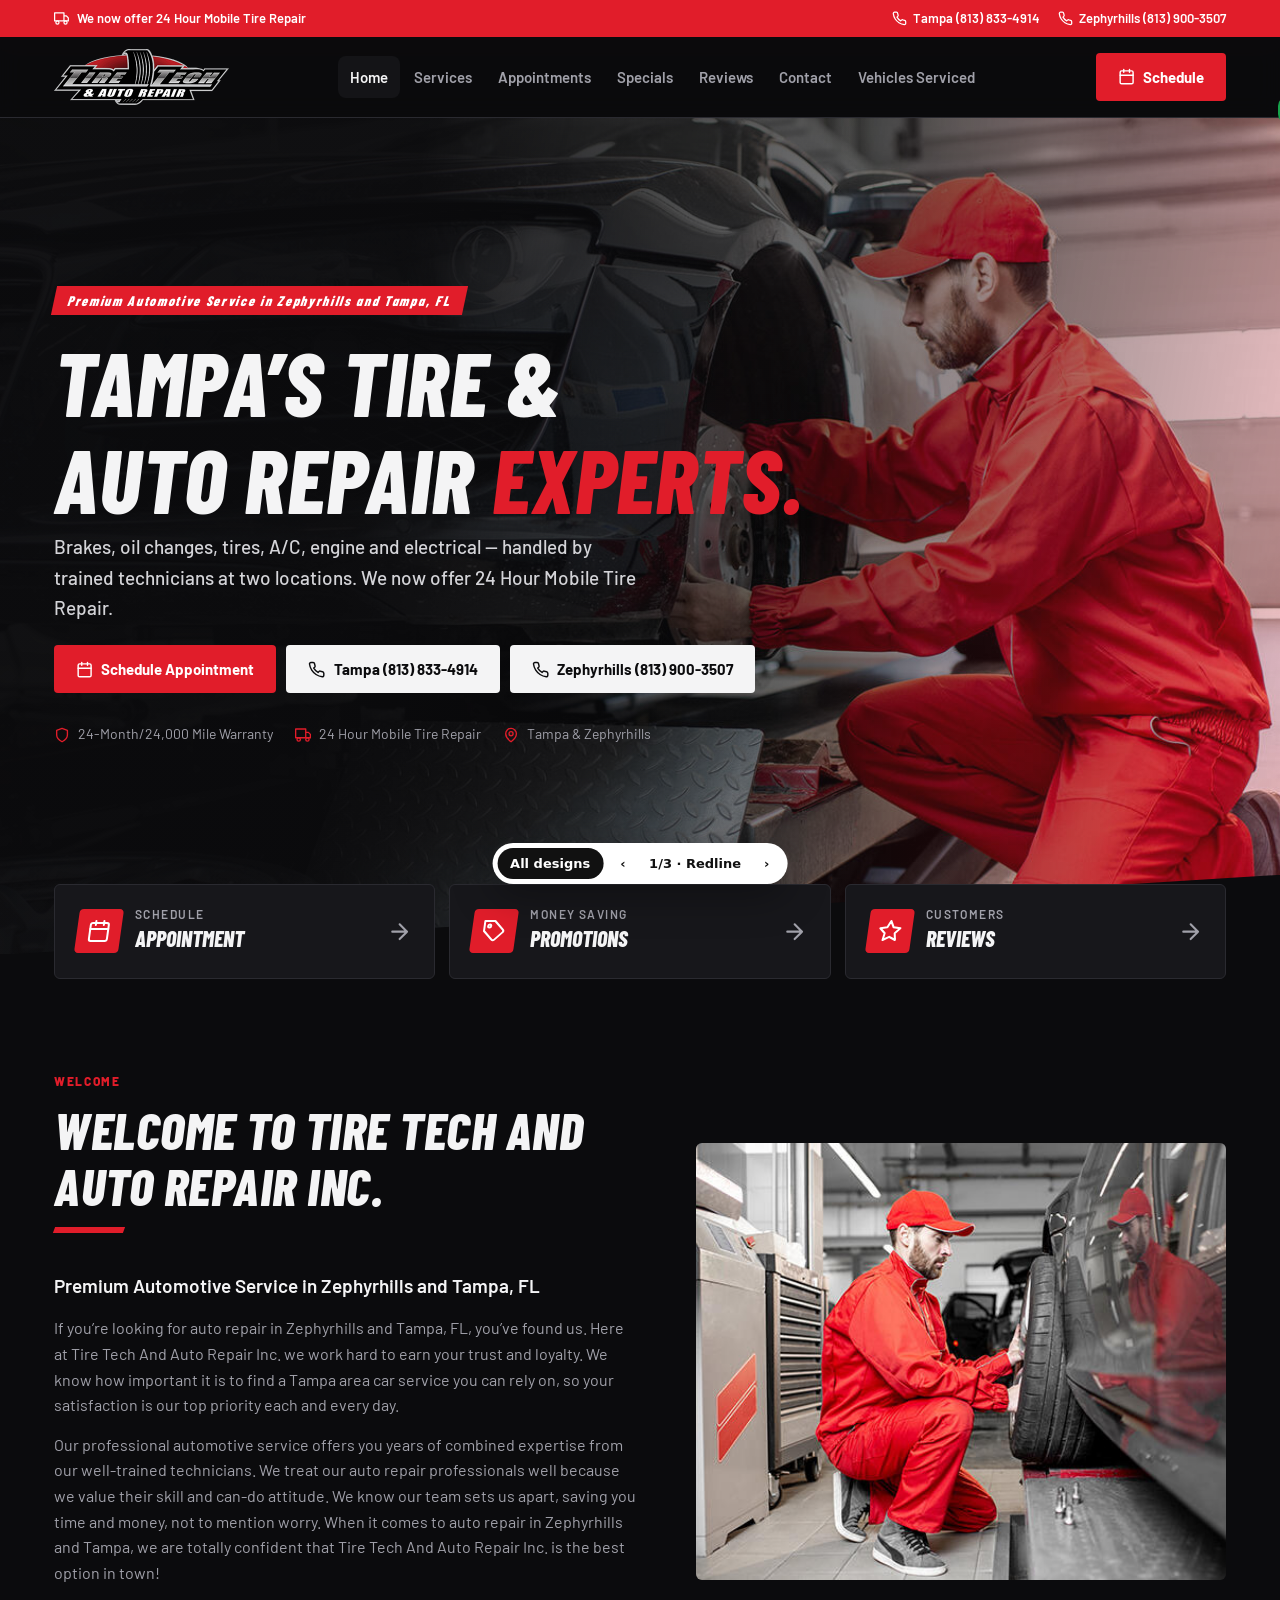
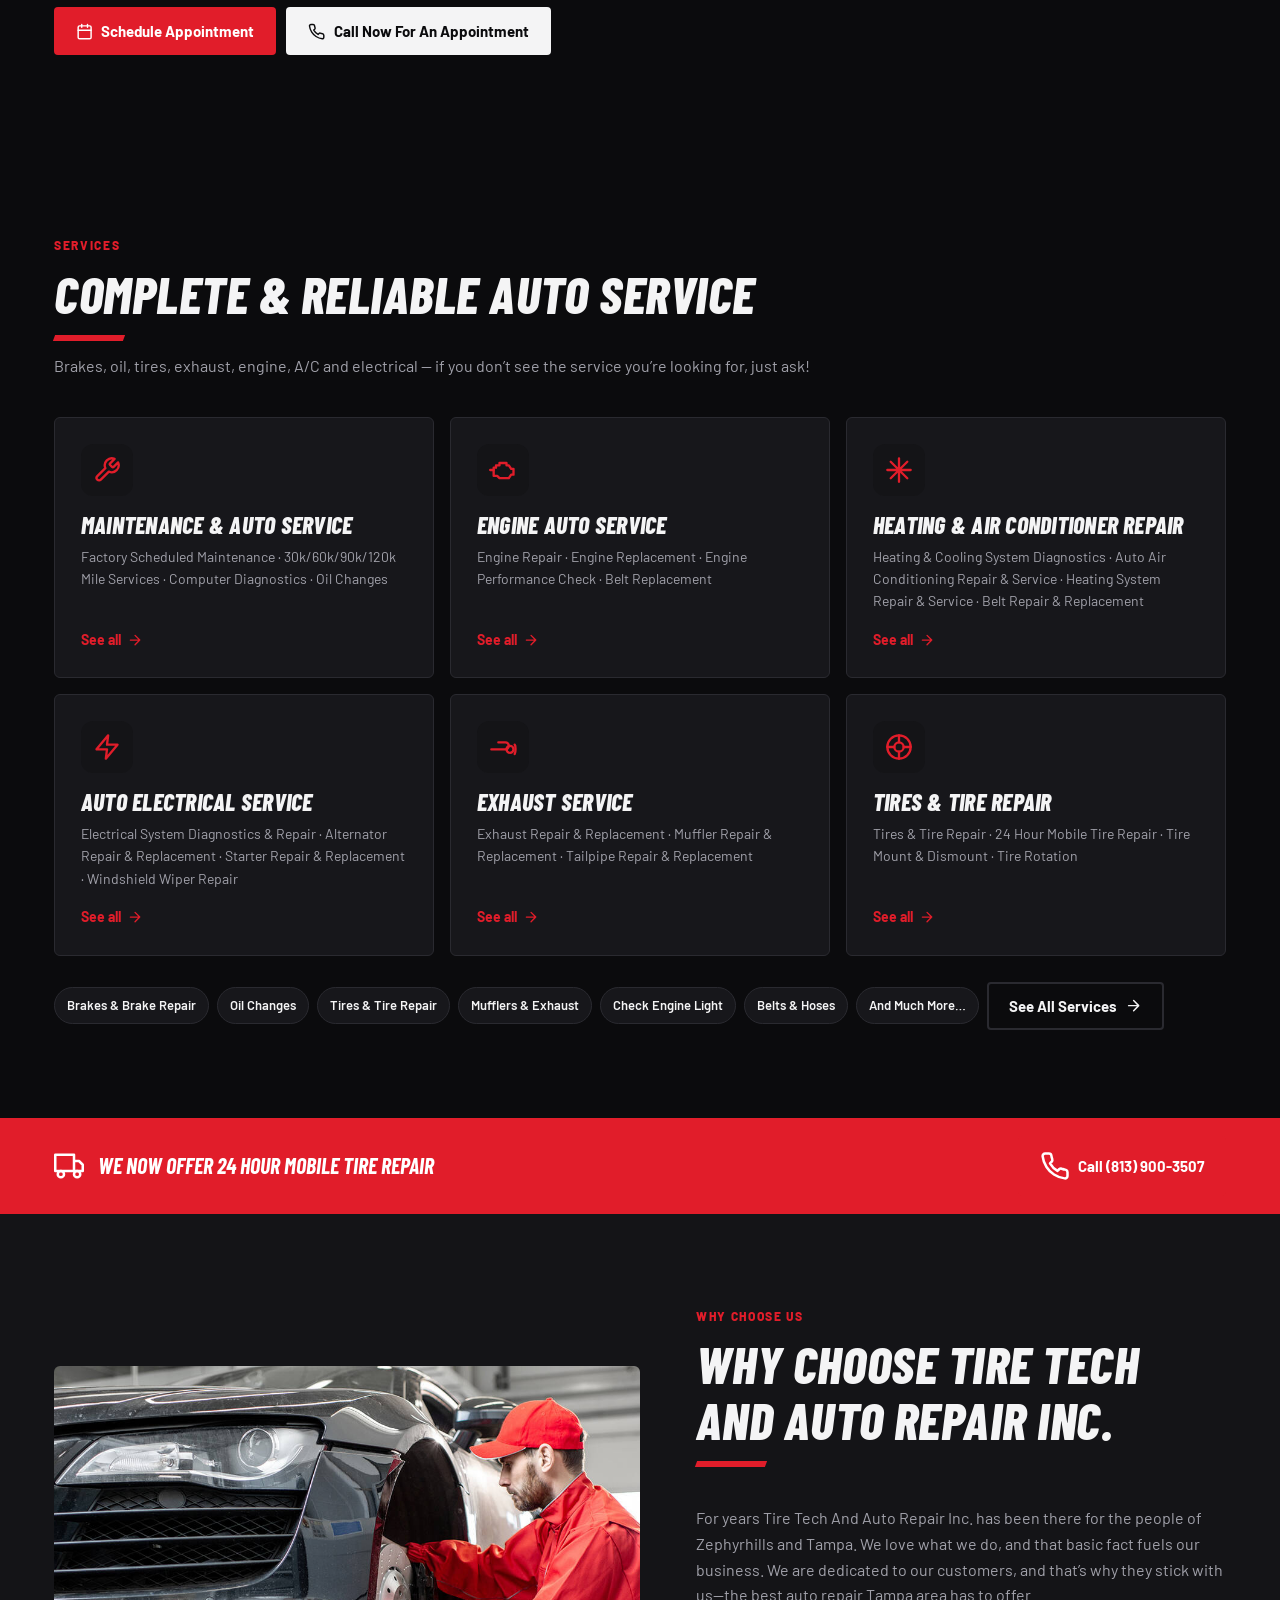
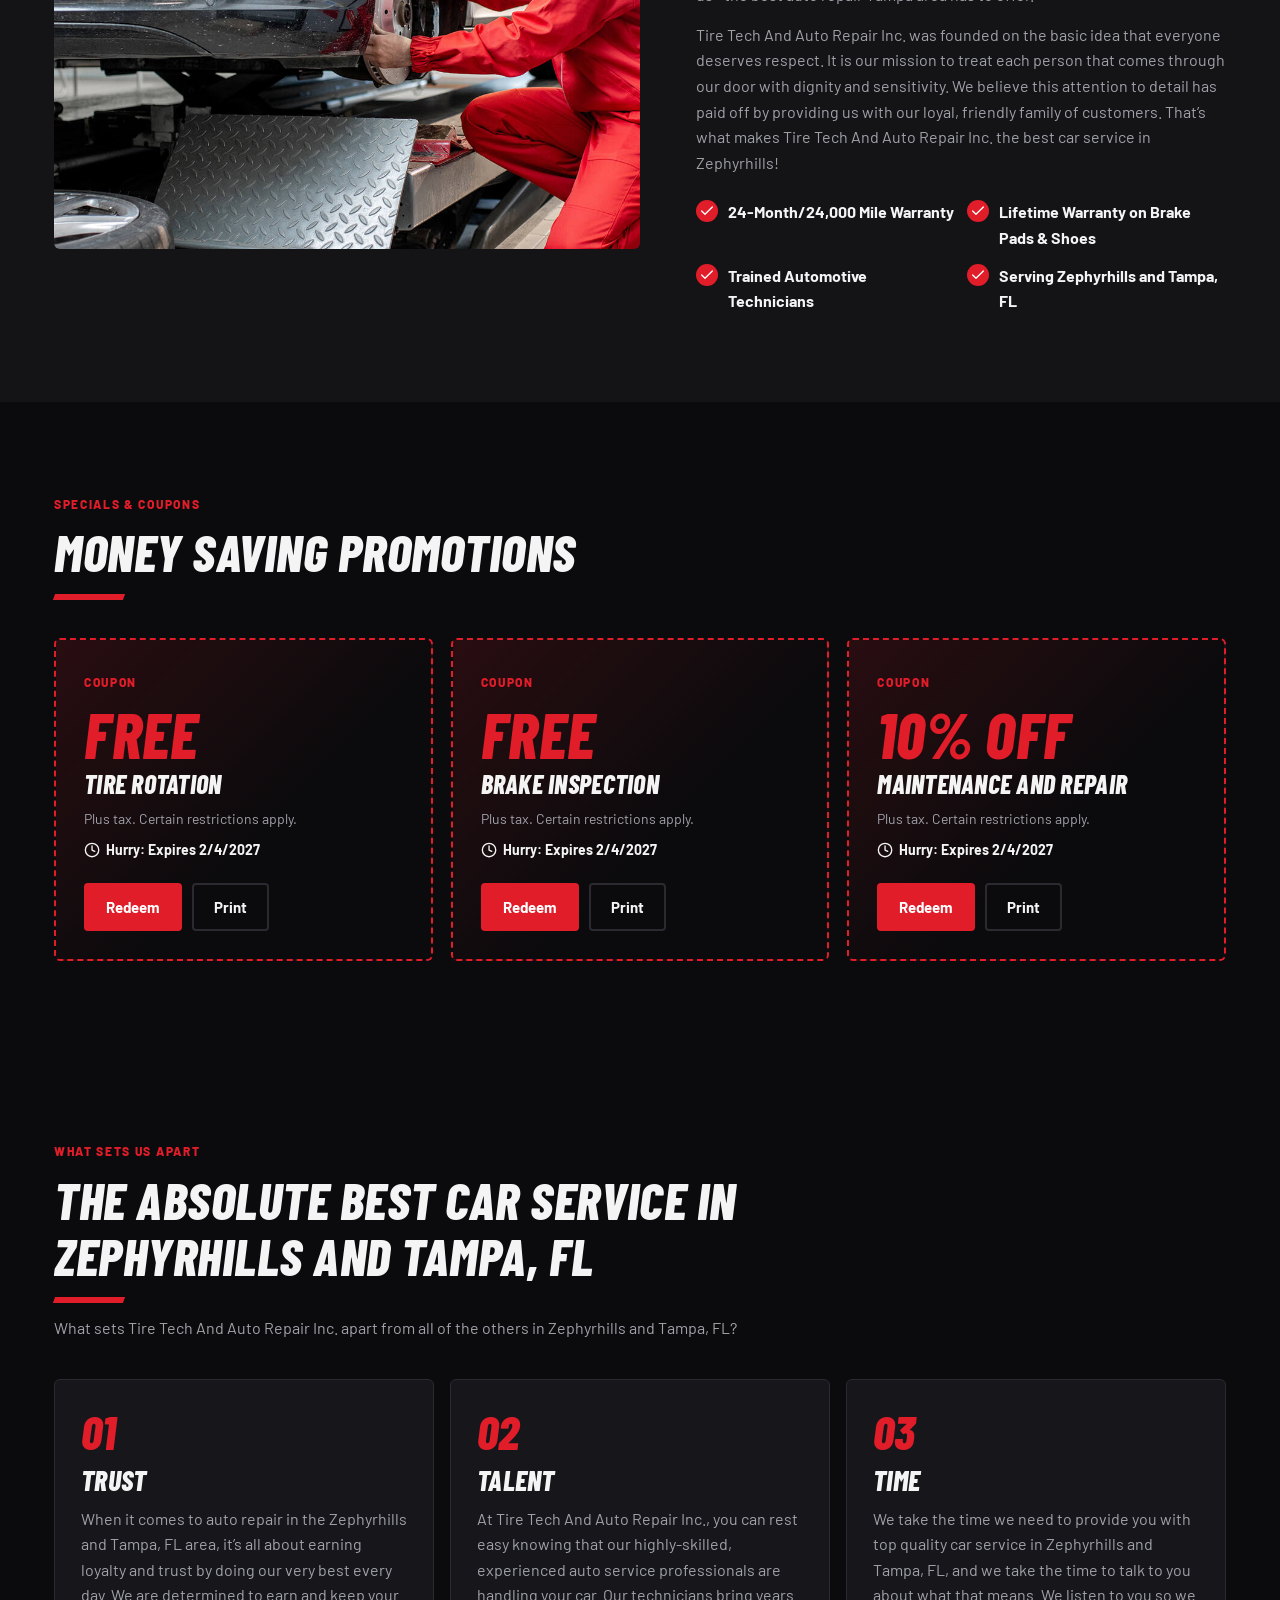
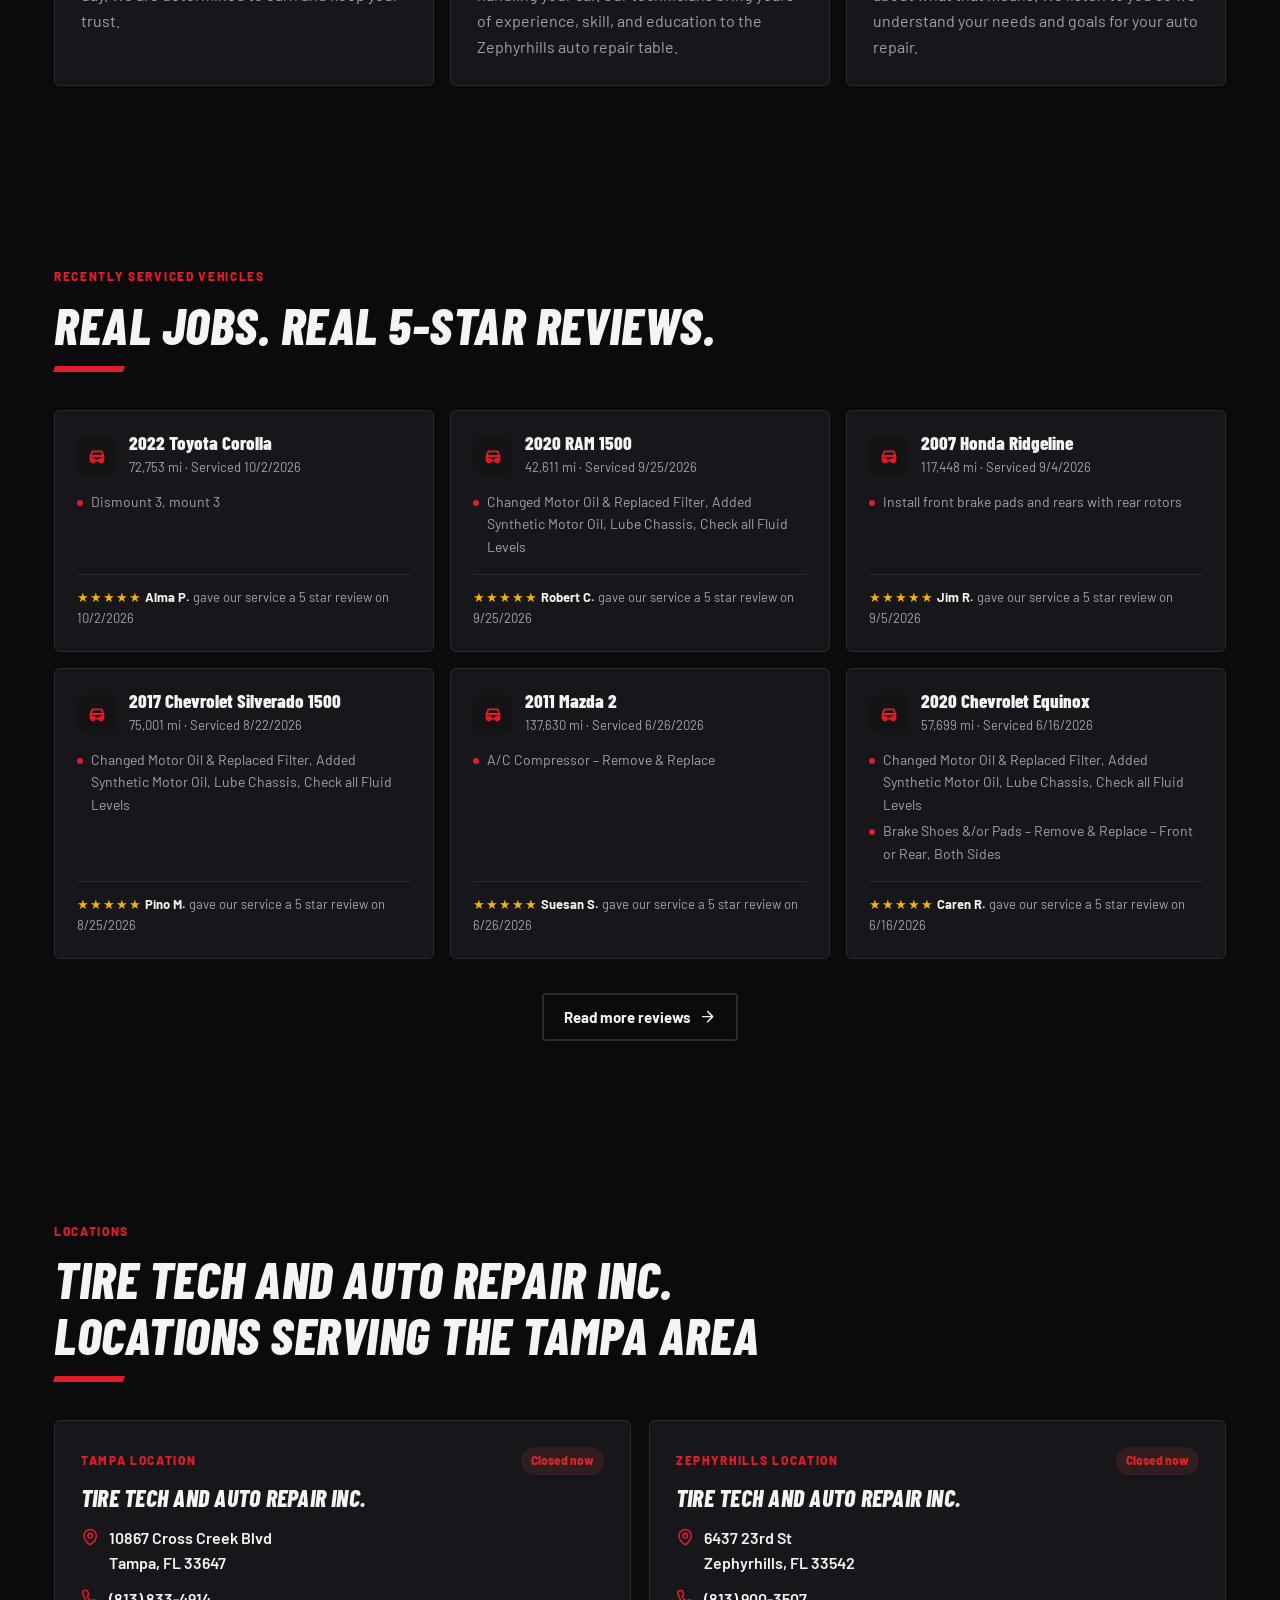
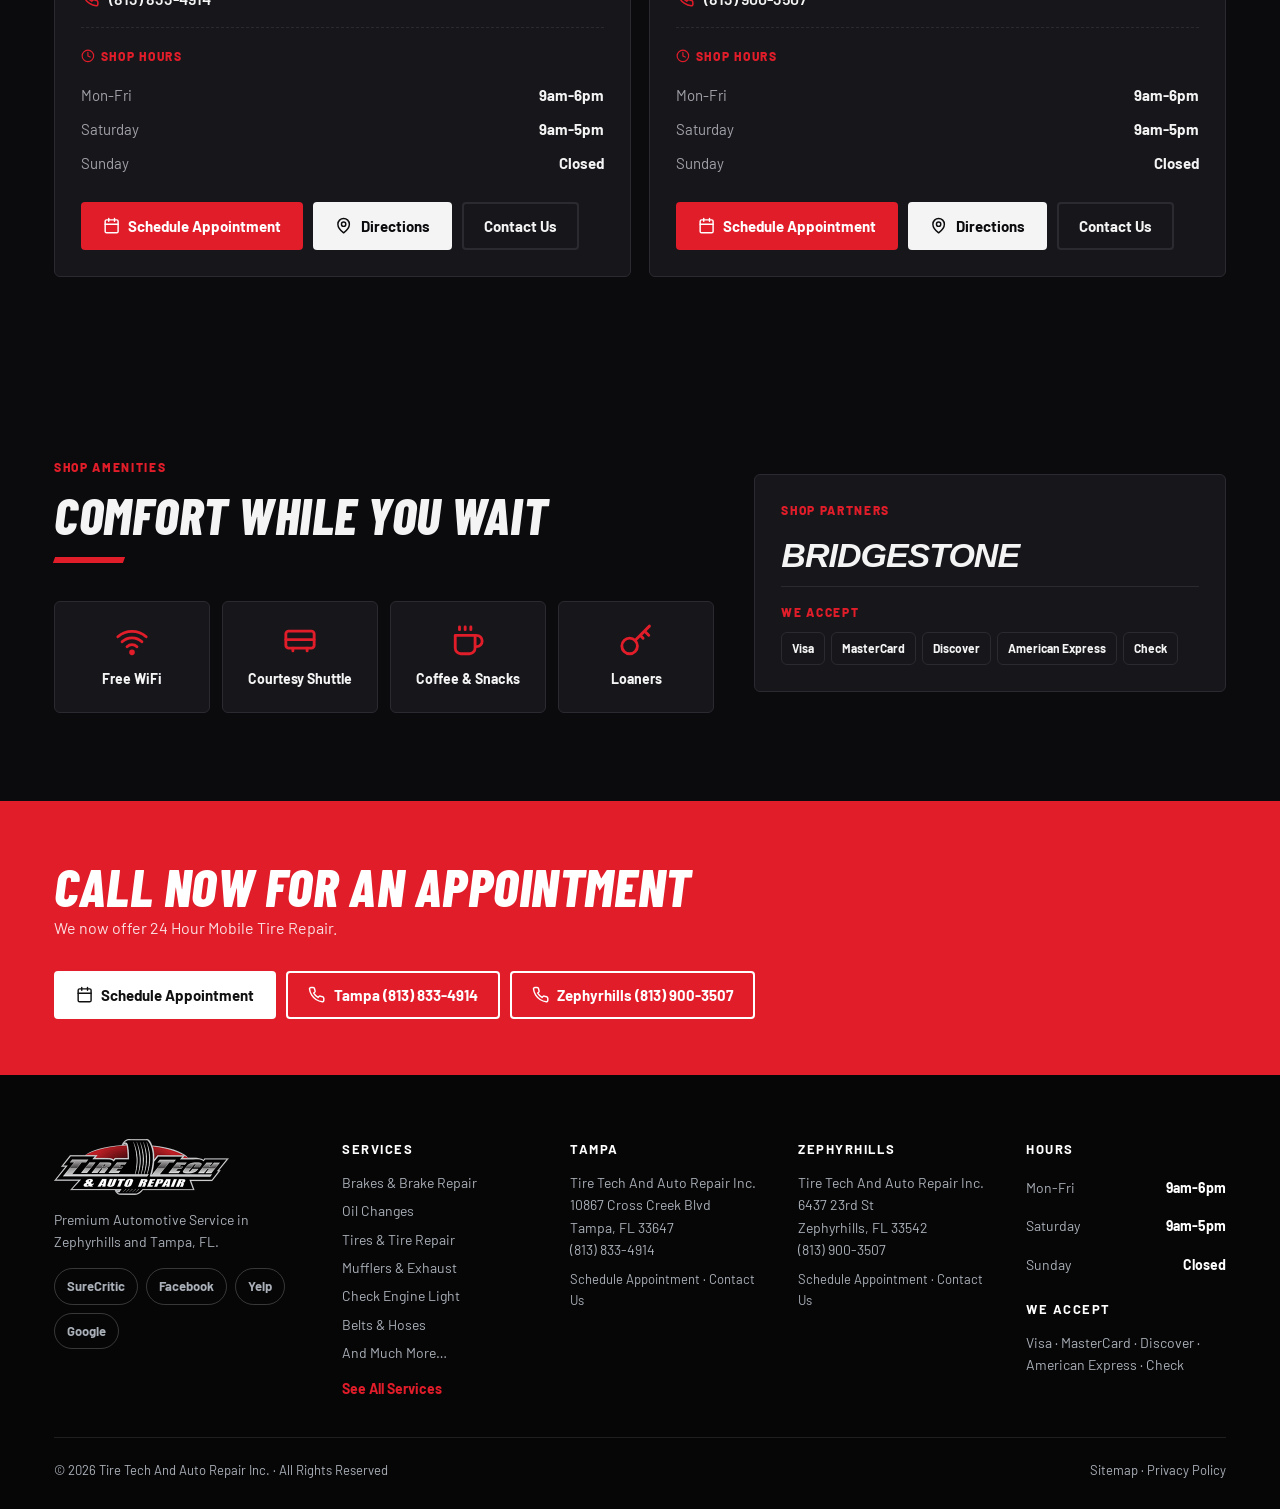
==== commit 4c98b85c: "Narrow to 3 finalist designs: Redline, Showroom, Quick Book Co-Authored-By: Claude Opus 5.5 <noreply" ====
--- a/designs/1-redline.html
+++ b/designs/1-redline.html
@@ -115,6 +115,10 @@
 .open-badge.is-closed{background:rgba(239,68,68,.12);color:#dc2626}
 .map{margin-top:18px;border-radius:12px;overflow:hidden;border:1px solid var(--line);height:220px;background:var(--bg2)}
 .map iframe{width:100%;height:100%;border:0}
+.map-link{display:flex;align-items:center;gap:14px;height:auto;padding:18px;color:var(--text);background:var(--bg2)}
+.map-link .i{width:34px;height:34px;color:var(--accent)}
+.map-link span{display:flex;flex-direction:column;font-size:13px;color:var(--accent);font-weight:700}
+.map-link b{color:var(--text);font-size:15px}
 
 /* amenities */
 .amen-row{display:grid;grid-template-columns:1.4fr 1fr;gap:40px;align-items:center}
@@ -585,8 +589,8 @@
 
 
   <div class="ds-bar"><a href="../index.html" title="All designs">All designs</a>
-  <a href="7-quickbook.html" aria-label="Previous design">‹</a>
-  <span>1/7 · Redline</span>
+  <a href="3-quickbook.html" aria-label="Previous design">‹</a>
+  <span>1/3 · Redline</span>
   <a href="2-showroom.html" aria-label="Next design">›</a></div>
 <div class="toast" id="toast"></div>
 
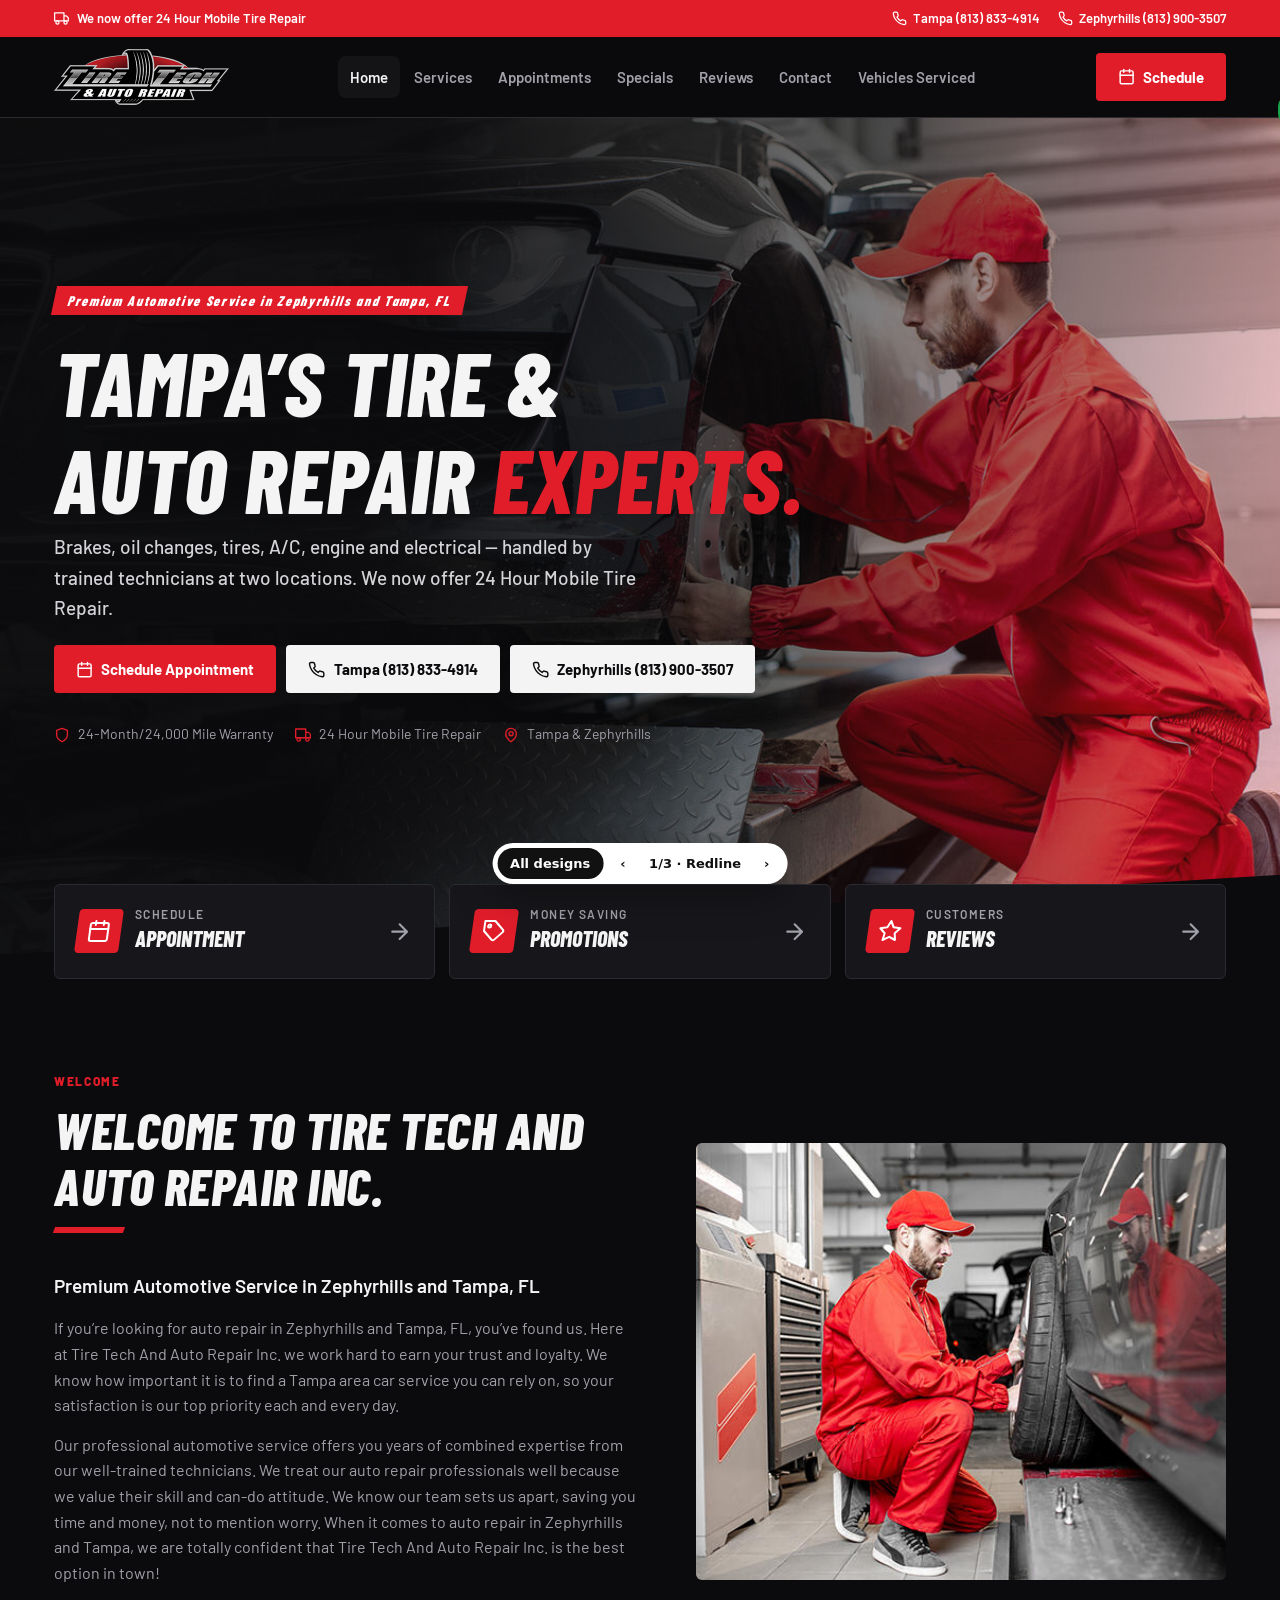
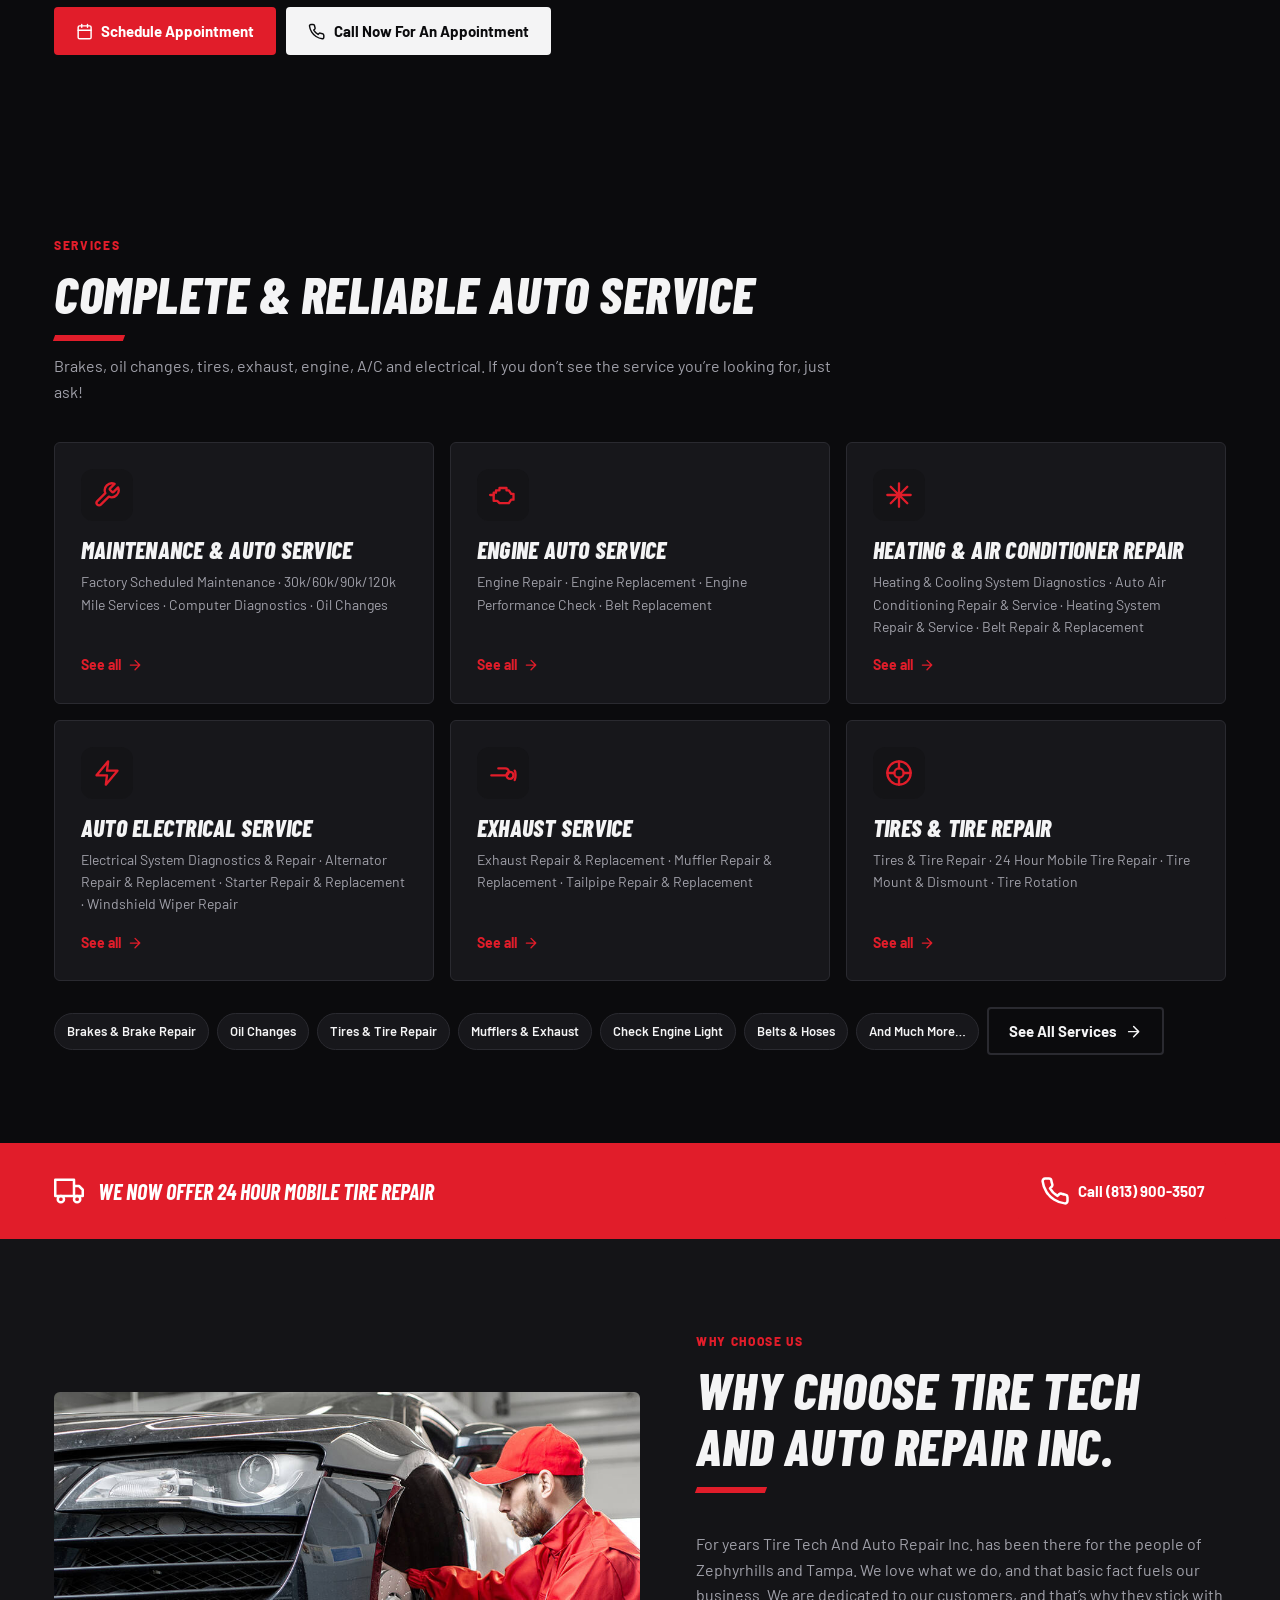
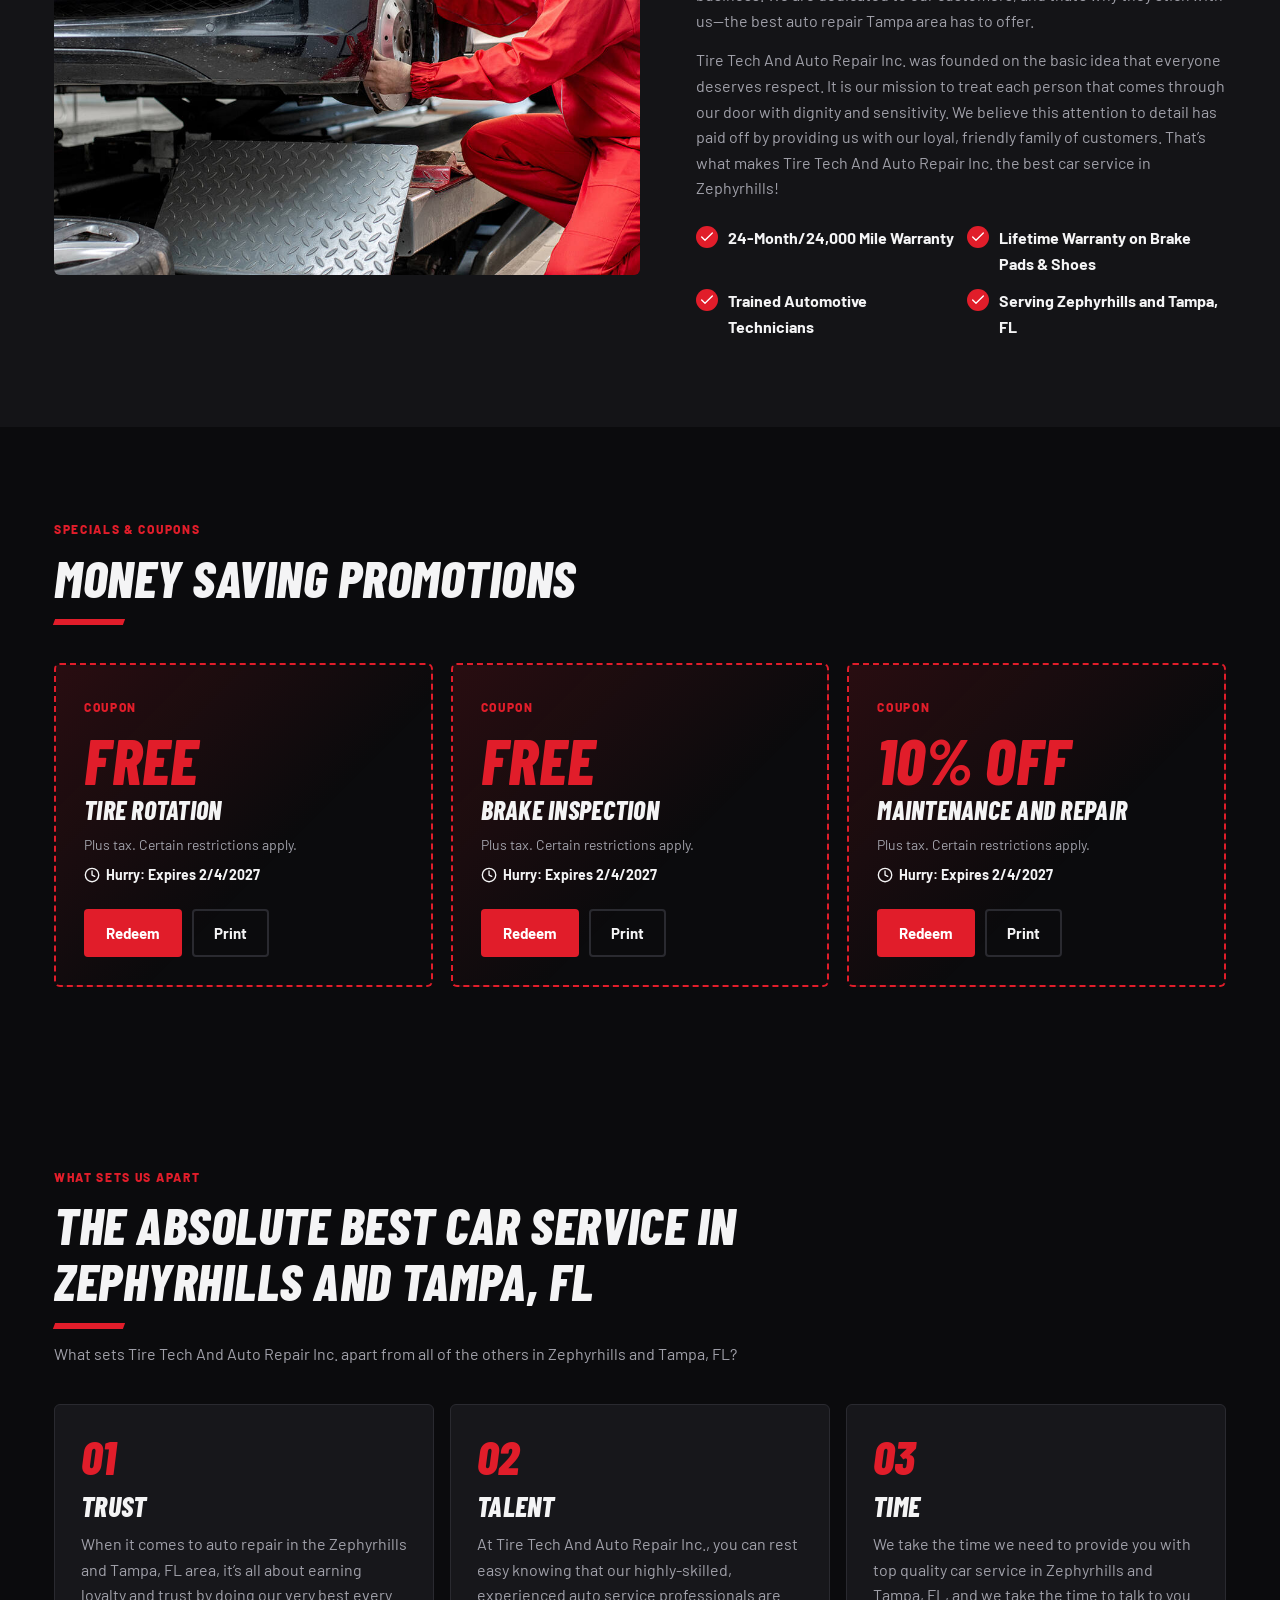
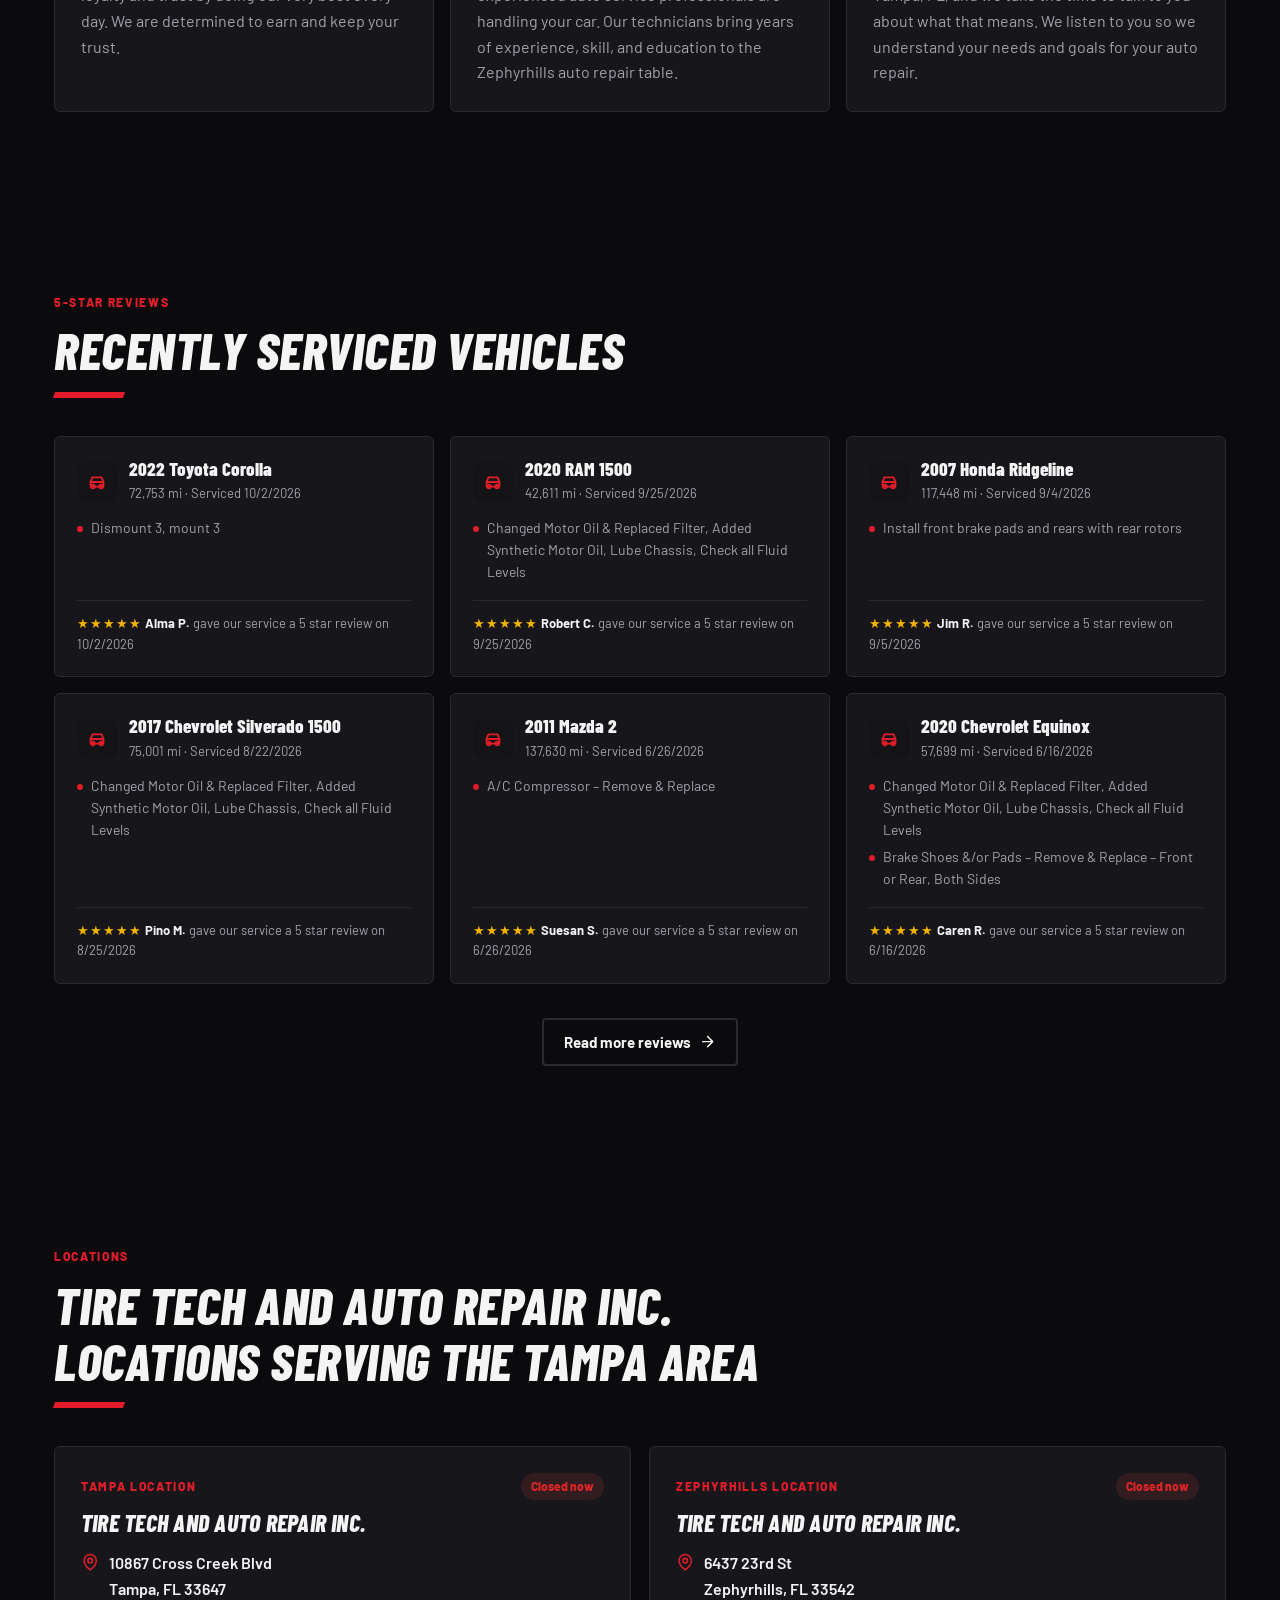
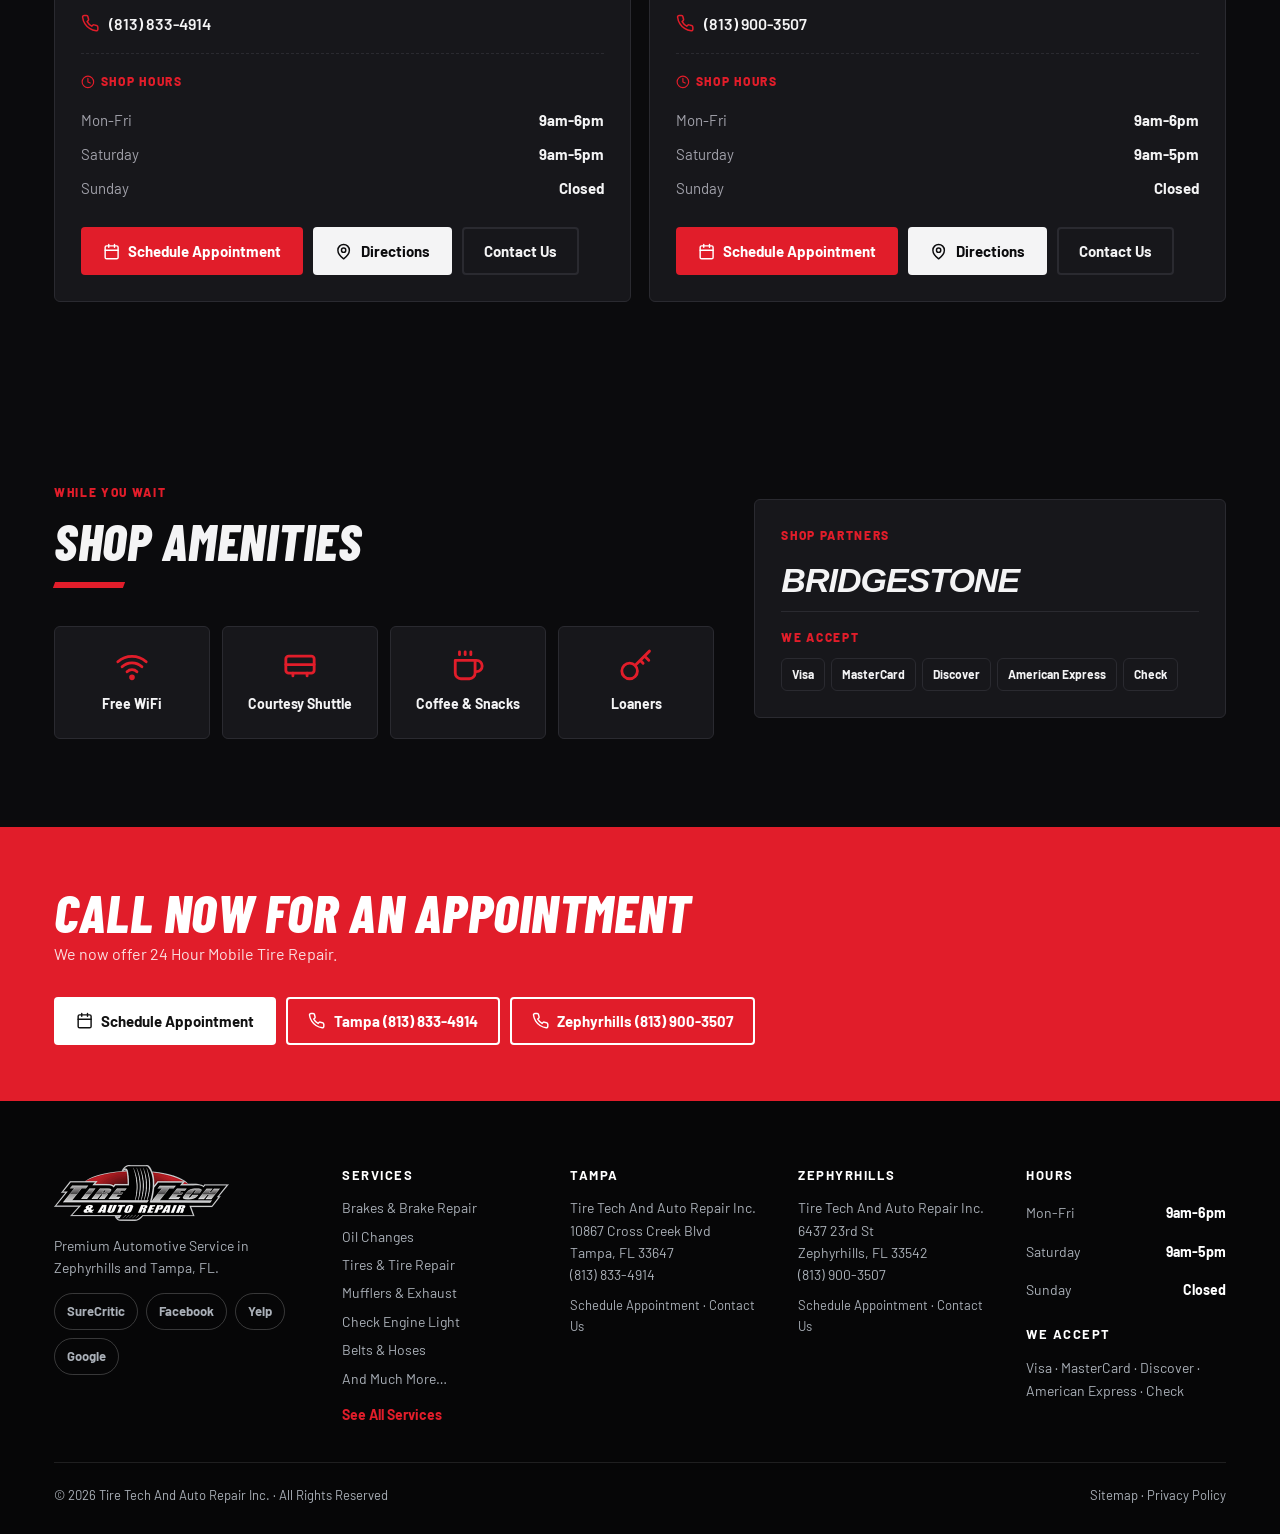
==== commit 8f0b216f: "Final site: full-width desktop layout and plainer, shop-like styling Content spans the whole screen " ====
--- a/designs/1-redline.html
+++ b/designs/1-redline.html
@@ -87,6 +87,7 @@
 /* splits */
 .split{display:grid;grid-template-columns:1.05fr .95fr;gap:56px;align-items:center}
 .split.top{align-items:start}
+.split>*,.contact-grid>*,.appt-grid>*{min-width:0}
 .split.rev>:first-child{order:0}
 .media img{width:100%;border-radius:var(--r,16px);aspect-ratio:4/3.3;object-fit:cover;box-shadow:var(--shadow,none)}
 
@@ -275,6 +276,7 @@
   .makes{grid-template-columns:1fr 1fr}
   .ft-cols{grid-template-columns:1fr}
   .row .btn{flex:1 1 auto}
+  .btn{white-space:normal;text-align:center}
   .ds-bar span{max-width:120px}
   body{padding-bottom:70px}
 }
@@ -321,7 +323,7 @@
         <div class="row"><a class="btn btn-p" href="#appointments"><svg class="i " viewBox="0 0 24 24" aria-hidden="true"><rect x="3" y="4" width="18" height="18" rx="2"/><path d="M16 2v4M8 2v4M3 10h18"/></svg>Schedule Appointment</a><a class="btn btn-s" href="tel:8139003507"><svg class="i " viewBox="0 0 24 24" aria-hidden="true"><path d="M22 16.9v3a2 2 0 0 1-2.2 2 19.8 19.8 0 0 1-8.6-3.1 19.5 19.5 0 0 1-6-6A19.8 19.8 0 0 1 2.1 4.2 2 2 0 0 1 4.1 2h3a2 2 0 0 1 2 1.7c.1 1 .4 1.9.7 2.8a2 2 0 0 1-.5 2.1L8 9.9a16 16 0 0 0 6 6l1.3-1.3a2 2 0 0 1 2.1-.4c.9.3 1.8.6 2.8.7a2 2 0 0 1 1.7 2z"/></svg>Call Now For An Appointment</a></div></div>
       <div class="media"><img src="[data-uri]" alt="Tire Tech technician mounting a tire"></div>
     </div></div></section><section class="svc-home"><div class="wrap">
-    <div class="sh"><span class="kicker">Services</span><h2>Complete & Reliable Auto Service</h2><p>Brakes, oil, tires, exhaust, engine, A/C and electrical — if you don’t see the service you’re looking for, just ask!</p></div>
+    <div class="sh"><span class="kicker">Services</span><h2>Complete & Reliable Auto Service</h2><p>Brakes, oil changes, tires, exhaust, engine, A/C and electrical. If you don’t see the service you’re looking for, just ask!</p></div>
     <div class="svc-grid"><a class="svc card" href="#services"><svg class="i ic" viewBox="0 0 24 24" aria-hidden="true"><path d="M14.7 6.3a1 1 0 0 0 0 1.4l1.6 1.6a1 1 0 0 0 1.4 0l3.8-3.8a6 6 0 0 1-7.9 7.9l-6.9 6.9a2.1 2.1 0 0 1-3-3l6.9-6.9a6 6 0 0 1 7.9-7.9z"/></svg><h3>Maintenance & Auto Service</h3><p>Factory Scheduled Maintenance · 30k/60k/90k/120k Mile Services · Computer Diagnostics · Oil Changes</p><span class="more">See all <svg class="i " viewBox="0 0 24 24" aria-hidden="true"><path d="M5 12h14M12 5l7 7-7 7"/></svg></span></a><a class="svc card" href="#services"><svg class="i ic" viewBox="0 0 24 24" aria-hidden="true"><path d="M4 10h2V8h3V6h6v2h2l2 3h2v5h-2l-2 3H9l-2-2H4z"/><path d="M1 12h3"/></svg><h3>Engine Auto Service</h3><p>Engine Repair · Engine Replacement · Engine Performance Check · Belt Replacement</p><span class="more">See all <svg class="i " viewBox="0 0 24 24" aria-hidden="true"><path d="M5 12h14M12 5l7 7-7 7"/></svg></span></a><a class="svc card" href="#services"><svg class="i ic" viewBox="0 0 24 24" aria-hidden="true"><path d="M12 2v20M4.9 4.9l14.2 14.2M2 12h20M4.9 19.1 19.1 4.9"/></svg><h3>Heating & Air Conditioner Repair</h3><p>Heating & Cooling System Diagnostics · Auto Air Conditioning Repair & Service · Heating System Repair & Service · Belt Repair & Replacement</p><span class="more">See all <svg class="i " viewBox="0 0 24 24" aria-hidden="true"><path d="M5 12h14M12 5l7 7-7 7"/></svg></span></a><a class="svc card" href="#services"><svg class="i ic" viewBox="0 0 24 24" aria-hidden="true"><path d="M13 2 3 14h9l-1 8 10-12h-9z"/></svg><h3>Auto Electrical Service</h3><p>Electrical System Diagnostics & Repair · Alternator Repair & Replacement · Starter Repair & Replacement · Windshield Wiper Repair</p><span class="more">See all <svg class="i " viewBox="0 0 24 24" aria-hidden="true"><path d="M5 12h14M12 5l7 7-7 7"/></svg></span></a><a class="svc card" href="#services"><svg class="i ic" viewBox="0 0 24 24" aria-hidden="true"><path d="M2 14h12a3 3 0 0 0 0-6H8"/><circle cx="18" cy="14" r="3"/><path d="M22 10c1 1 1 6 0 8"/></svg><h3>Exhaust Service</h3><p>Exhaust Repair & Replacement · Muffler Repair & Replacement · Tailpipe Repair & Replacement</p><span class="more">See all <svg class="i " viewBox="0 0 24 24" aria-hidden="true"><path d="M5 12h14M12 5l7 7-7 7"/></svg></span></a><a class="svc card" href="#services"><svg class="i ic" viewBox="0 0 24 24" aria-hidden="true"><circle cx="12" cy="12" r="10"/><circle cx="12" cy="12" r="4"/><path d="M12 2v6M12 16v6M2 12h6M16 12h6"/></svg><h3>Tires & Tire Repair</h3><p>Tires & Tire Repair · 24 Hour Mobile Tire Repair · Tire Mount & Dismount · Tire Rotation</p><span class="more">See all <svg class="i " viewBox="0 0 24 24" aria-hidden="true"><path d="M5 12h14M12 5l7 7-7 7"/></svg></span></a></div>
     <div class="quick"><span class="chip">Brakes & Brake Repair</span><span class="chip">Oil Changes</span><span class="chip">Tires & Tire Repair</span><span class="chip">Mufflers & Exhaust</span><span class="chip">Check Engine Light</span><span class="chip">Belts & Hoses</span><span class="chip">And Much More…</span><a class="btn btn-g" href="#services">See All Services <svg class="i " viewBox="0 0 24 24" aria-hidden="true"><path d="M5 12h14M12 5l7 7-7 7"/></svg></a></div></div></section><div class="mobile-tire"><div class="wrap"><svg class="i " viewBox="0 0 24 24" aria-hidden="true"><path d="M1 3h15v13H1zM16 8h4l3 3v5h-7z"/><circle cx="5.5" cy="18.5" r="2.5"/><circle cx="18.5" cy="18.5" r="2.5"/></svg><b>We now offer 24 Hour Mobile Tire Repair</b><a class="btn btn-p" href="tel:8139003507"><svg class="i " viewBox="0 0 24 24" aria-hidden="true"><path d="M22 16.9v3a2 2 0 0 1-2.2 2 19.8 19.8 0 0 1-8.6-3.1 19.5 19.5 0 0 1-6-6A19.8 19.8 0 0 1 2.1 4.2 2 2 0 0 1 4.1 2h3a2 2 0 0 1 2 1.7c.1 1 .4 1.9.7 2.8a2 2 0 0 1-.5 2.1L8 9.9a16 16 0 0 0 6 6l1.3-1.3a2 2 0 0 1 2.1-.4c.9.3 1.8.6 2.8.7a2 2 0 0 1 1.7 2z"/></svg>Call (813) 900-3507</a></div></div><section class="why"><div class="wrap">
     <div class="split rev">
@@ -334,7 +336,7 @@
   <div class="coupon"><span class="kicker">Coupon</span><div class="big">FREE</div><h3>Brake Inspection</h3><p>Plus tax. Certain restrictions apply.</p><p class="exp"><svg class="i " viewBox="0 0 24 24" aria-hidden="true"><circle cx="12" cy="12" r="10"/><path d="M12 6v6l4 2"/></svg>Hurry: Expires 2/4/2027</p>
   <div class="row"><a class="btn btn-p" href="#appointments">Redeem</a><button class="btn btn-g" onclick="window.print()">Print</button></div></div>
   <div class="coupon"><span class="kicker">Coupon</span><div class="big">10% OFF</div><h3>Maintenance and Repair</h3><p>Plus tax. Certain restrictions apply.</p><p class="exp"><svg class="i " viewBox="0 0 24 24" aria-hidden="true"><circle cx="12" cy="12" r="10"/><path d="M12 6v6l4 2"/></svg>Hurry: Expires 2/4/2027</p>
-  <div class="row"><a class="btn btn-p" href="#appointments">Redeem</a><button class="btn btn-g" onclick="window.print()">Print</button></div></div></div></div></section><section class="ttt-sec"><div class="wrap"><div class="sh"><span class="kicker">What sets us apart</span><h2>The Absolute Best Car Service in Zephyrhills and Tampa, FL</h2><p>What sets Tire Tech And Auto Repair Inc. apart from all of the others in Zephyrhills and Tampa, FL?</p></div><div class="ttt"><div class="tt card"><span class="num">01</span><h3>Trust</h3><p>When it comes to auto repair in the Zephyrhills and Tampa, FL area, it’s all about earning loyalty and trust by doing our very best every day. We are determined to earn and keep your trust.</p></div><div class="tt card"><span class="num">02</span><h3>Talent</h3><p>At Tire Tech And Auto Repair Inc., you can rest easy knowing that our highly-skilled, experienced auto service professionals are handling your car. Our technicians bring years of experience, skill, and education to the Zephyrhills auto repair table.</p></div><div class="tt card"><span class="num">03</span><h3>Time</h3><p>We take the time we need to provide you with top quality car service in Zephyrhills and Tampa, FL, and we take the time to talk to you about what that means. We listen to you so we understand your needs and goals for your auto repair.</p></div></div></div></section><section class="recent-sec"><div class="wrap"><div class="sh"><span class="kicker">Recently Serviced Vehicles</span><h2>Real jobs. Real 5-star reviews.</h2></div><div class="jobs">
+  <div class="row"><a class="btn btn-p" href="#appointments">Redeem</a><button class="btn btn-g" onclick="window.print()">Print</button></div></div></div></div></section><section class="ttt-sec"><div class="wrap"><div class="sh"><span class="kicker">What sets us apart</span><h2>The Absolute Best Car Service in Zephyrhills and Tampa, FL</h2><p>What sets Tire Tech And Auto Repair Inc. apart from all of the others in Zephyrhills and Tampa, FL?</p></div><div class="ttt"><div class="tt card"><span class="num">01</span><h3>Trust</h3><p>When it comes to auto repair in the Zephyrhills and Tampa, FL area, it’s all about earning loyalty and trust by doing our very best every day. We are determined to earn and keep your trust.</p></div><div class="tt card"><span class="num">02</span><h3>Talent</h3><p>At Tire Tech And Auto Repair Inc., you can rest easy knowing that our highly-skilled, experienced auto service professionals are handling your car. Our technicians bring years of experience, skill, and education to the Zephyrhills auto repair table.</p></div><div class="tt card"><span class="num">03</span><h3>Time</h3><p>We take the time we need to provide you with top quality car service in Zephyrhills and Tampa, FL, and we take the time to talk to you about what that means. We listen to you so we understand your needs and goals for your auto repair.</p></div></div></div></section><section class="recent-sec"><div class="wrap"><div class="sh"><span class="kicker">5-star reviews</span><h2>Recently Serviced Vehicles</h2></div><div class="jobs">
   <article class="job card">
     <div class="job-h"><svg class="i " viewBox="0 0 24 24" aria-hidden="true"><path d="M5 17h14v-5l-2-5H7l-2 5z"/><circle cx="7.5" cy="17" r="2"/><circle cx="16.5" cy="17" r="2"/><path d="M5 12h14"/></svg><div><h4>2022 Toyota Corolla</h4><small>72,753 mi · Serviced 10/2/2026</small></div></div>
     <ul class="job-w"><li>Dismount 3, mount 3</li></ul>
@@ -384,7 +386,7 @@
     <div class="row"><a class="btn btn-p" href="#appointments"><svg class="i " viewBox="0 0 24 24" aria-hidden="true"><rect x="3" y="4" width="18" height="18" rx="2"/><path d="M16 2v4M8 2v4M3 10h18"/></svg>Schedule Appointment</a><a class="btn btn-s" href="https://www.google.com/maps/search/?api=1&query=Tire+Tech+and+Auto+Repair+6437+23rd+St+Zephyrhills+FL+33542" target="_blank" rel="noopener"><svg class="i " viewBox="0 0 24 24" aria-hidden="true"><path d="M20 10c0 6-8 12-8 12s-8-6-8-12a8 8 0 0 1 16 0z"/><circle cx="12" cy="10" r="3"/></svg>Directions</a><a class="btn btn-g" href="#contact">Contact Us</a></div>
   </div></div></div></section><section class="amen-sec"><div class="wrap">
     <div class="amen-row">
-      <div><div class="sh"><span class="kicker">Shop Amenities</span><h2>Comfort while you wait</h2></div><div class="amen"><div class="am"><svg class="i " viewBox="0 0 24 24" aria-hidden="true"><path d="M5 12.6a10 10 0 0 1 14 0M8.5 16a5 5 0 0 1 7 0M2 9a15 15 0 0 1 20 0"/><circle cx="12" cy="20" r="1"/></svg><span>Free WiFi</span></div><div class="am"><svg class="i " viewBox="0 0 24 24" aria-hidden="true"><rect x="2" y="5" width="20" height="12" rx="2"/><path d="M2 11h20M7 17v2M17 17v2"/></svg><span>Courtesy Shuttle</span></div><div class="am"><svg class="i " viewBox="0 0 24 24" aria-hidden="true"><path d="M17 8h1a4 4 0 0 1 0 8h-1M3 8h14v9a4 4 0 0 1-4 4H7a4 4 0 0 1-4-4z"/><path d="M6 2v2M10 2v2M14 2v2"/></svg><span>Coffee & Snacks</span></div><div class="am"><svg class="i " viewBox="0 0 24 24" aria-hidden="true"><circle cx="7.5" cy="15.5" r="5.5"/><path d="m11.5 11.5 10-10M18 5l3 3M15 8l2 2"/></svg><span>Loaners</span></div></div></div>
+      <div><div class="sh"><span class="kicker">While you wait</span><h2>Shop Amenities</h2></div><div class="amen"><div class="am"><svg class="i " viewBox="0 0 24 24" aria-hidden="true"><path d="M5 12.6a10 10 0 0 1 14 0M8.5 16a5 5 0 0 1 7 0M2 9a15 15 0 0 1 20 0"/><circle cx="12" cy="20" r="1"/></svg><span>Free WiFi</span></div><div class="am"><svg class="i " viewBox="0 0 24 24" aria-hidden="true"><rect x="2" y="5" width="20" height="12" rx="2"/><path d="M2 11h20M7 17v2M17 17v2"/></svg><span>Courtesy Shuttle</span></div><div class="am"><svg class="i " viewBox="0 0 24 24" aria-hidden="true"><path d="M17 8h1a4 4 0 0 1 0 8h-1M3 8h14v9a4 4 0 0 1-4 4H7a4 4 0 0 1-4-4z"/><path d="M6 2v2M10 2v2M14 2v2"/></svg><span>Coffee & Snacks</span></div><div class="am"><svg class="i " viewBox="0 0 24 24" aria-hidden="true"><circle cx="7.5" cy="15.5" r="5.5"/><path d="m11.5 11.5 10-10M18 5l3 3M15 8l2 2"/></svg><span>Loaners</span></div></div></div>
       <div class="partners"><span class="kicker">Shop Partners</span><div class="partner">BRIDGESTONE</div><span class="kicker">We accept</span><div class="pay"><span>Visa</span><span>MasterCard</span><span>Discover</span><span>American Express</span><span>Check</span></div></div>
     </div></div></section><section class="cta"><div class="wrap"><div><h2>Call Now For An Appointment</h2><p>We now offer 24 Hour Mobile Tire Repair.</p></div><div class="row"><a class="btn btn-p" href="#appointments"><svg class="i " viewBox="0 0 24 24" aria-hidden="true"><rect x="3" y="4" width="18" height="18" rx="2"/><path d="M16 2v4M8 2v4M3 10h18"/></svg>Schedule Appointment</a><a class="btn btn-s" href="tel:8138334914"><svg class="i " viewBox="0 0 24 24" aria-hidden="true"><path d="M22 16.9v3a2 2 0 0 1-2.2 2 19.8 19.8 0 0 1-8.6-3.1 19.5 19.5 0 0 1-6-6A19.8 19.8 0 0 1 2.1 4.2 2 2 0 0 1 4.1 2h3a2 2 0 0 1 2 1.7c.1 1 .4 1.9.7 2.8a2 2 0 0 1-.5 2.1L8 9.9a16 16 0 0 0 6 6l1.3-1.3a2 2 0 0 1 2.1-.4c.9.3 1.8.6 2.8.7a2 2 0 0 1 1.7 2z"/></svg>Tampa (813) 833-4914</a><a class="btn btn-s" href="tel:8139003507"><svg class="i " viewBox="0 0 24 24" aria-hidden="true"><path d="M22 16.9v3a2 2 0 0 1-2.2 2 19.8 19.8 0 0 1-8.6-3.1 19.5 19.5 0 0 1-6-6A19.8 19.8 0 0 1 2.1 4.2 2 2 0 0 1 4.1 2h3a2 2 0 0 1 2 1.7c.1 1 .4 1.9.7 2.8a2 2 0 0 1-.5 2.1L8 9.9a16 16 0 0 0 6 6l1.3-1.3a2 2 0 0 1 2.1-.4c.9.3 1.8.6 2.8.7a2 2 0 0 1 1.7 2z"/></svg>Zephyrhills (813) 900-3507</a></div></div></section></main>
 <main class="page" id="p-services"><div class="phero"><div class="wrap"><div class="crumbs"><a href="#home">Home</a> / Services</div><h1>Services</h1><p>At Tire Tech And Auto Repair Inc., you and your confidence are the most important piece of the puzzle. We provide a wide range of automotive repair services for your convenience. And remember, we want to keep you in our loyal customer family. If you don’t see the service you’re looking for, just ask!</p></div></div>
@@ -588,7 +590,7 @@
   </div></footer>
 
 
-  <div class="ds-bar"><a href="../index.html" title="All designs">All designs</a>
+  <div class="ds-bar"><a href="../finalists.html" title="All designs">All designs</a>
   <a href="3-quickbook.html" aria-label="Previous design">‹</a>
   <span>1/3 · Redline</span>
   <a href="2-showroom.html" aria-label="Next design">›</a></div>
